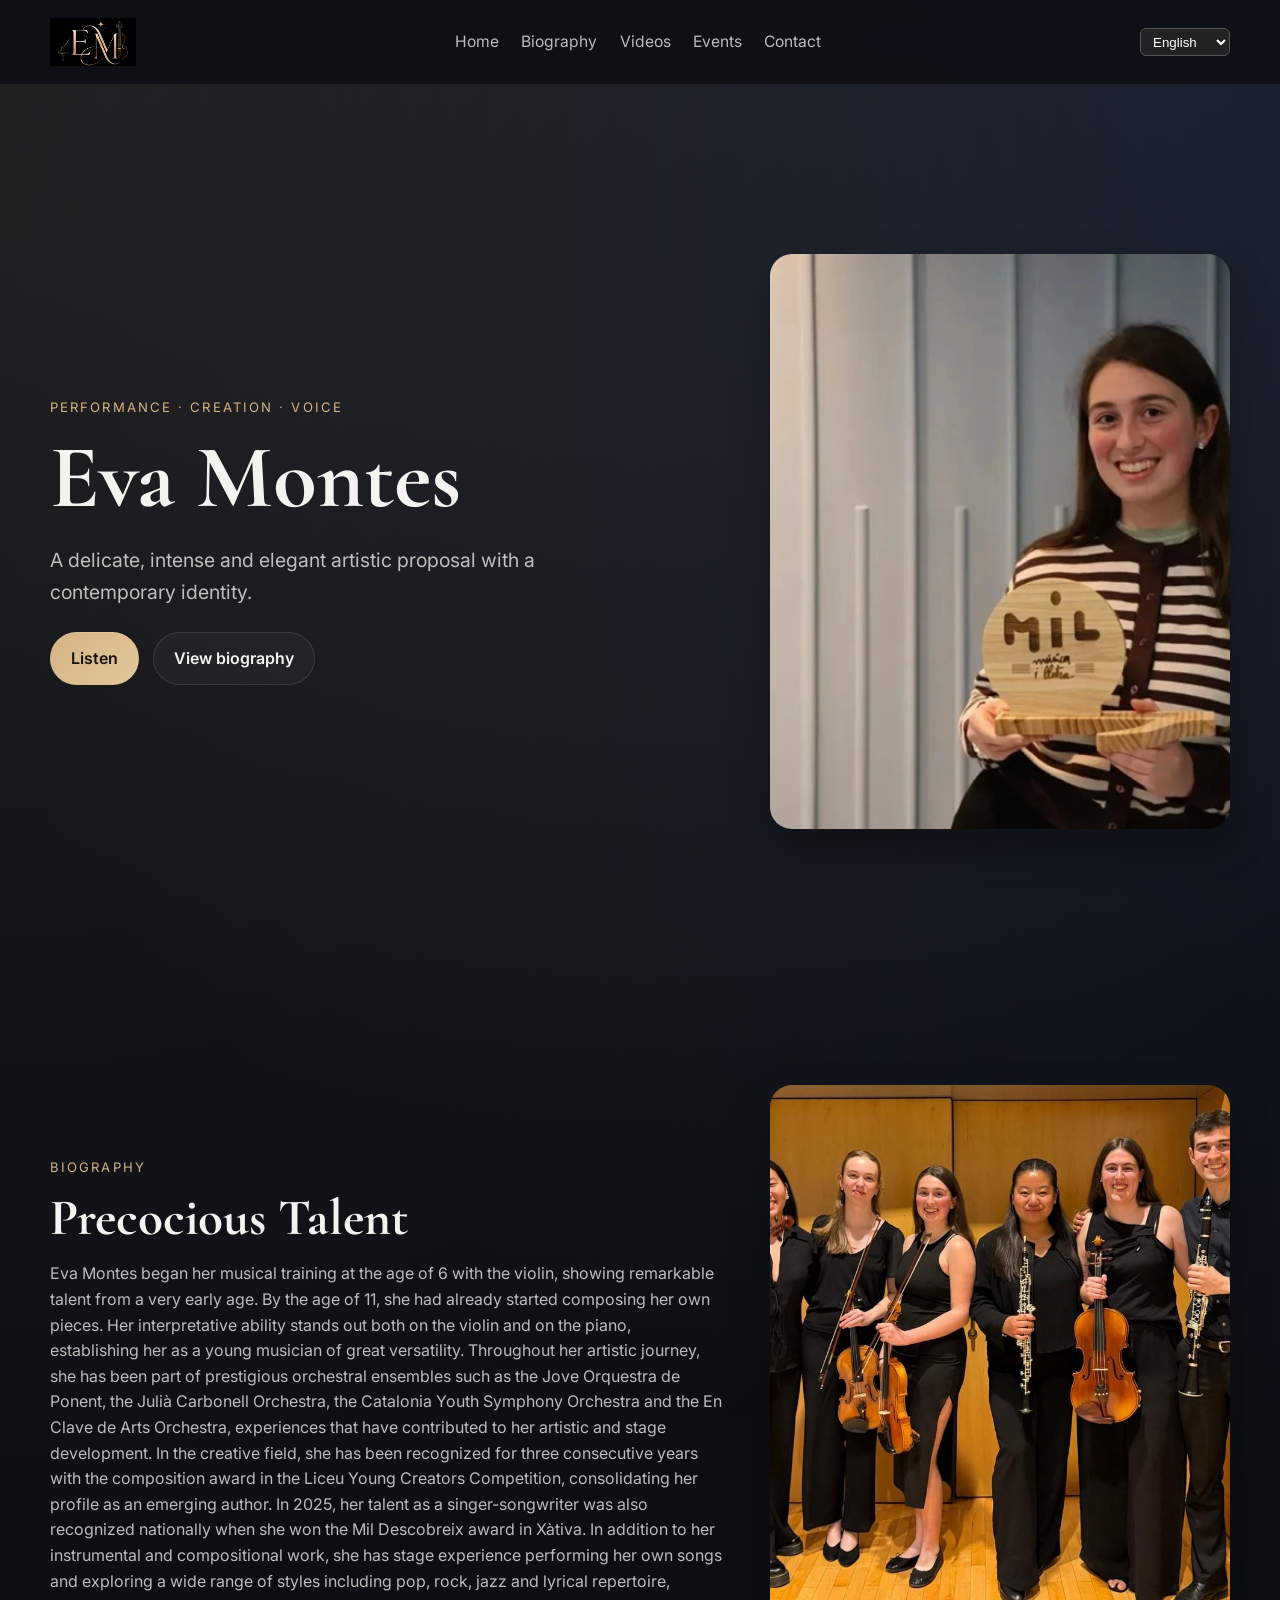
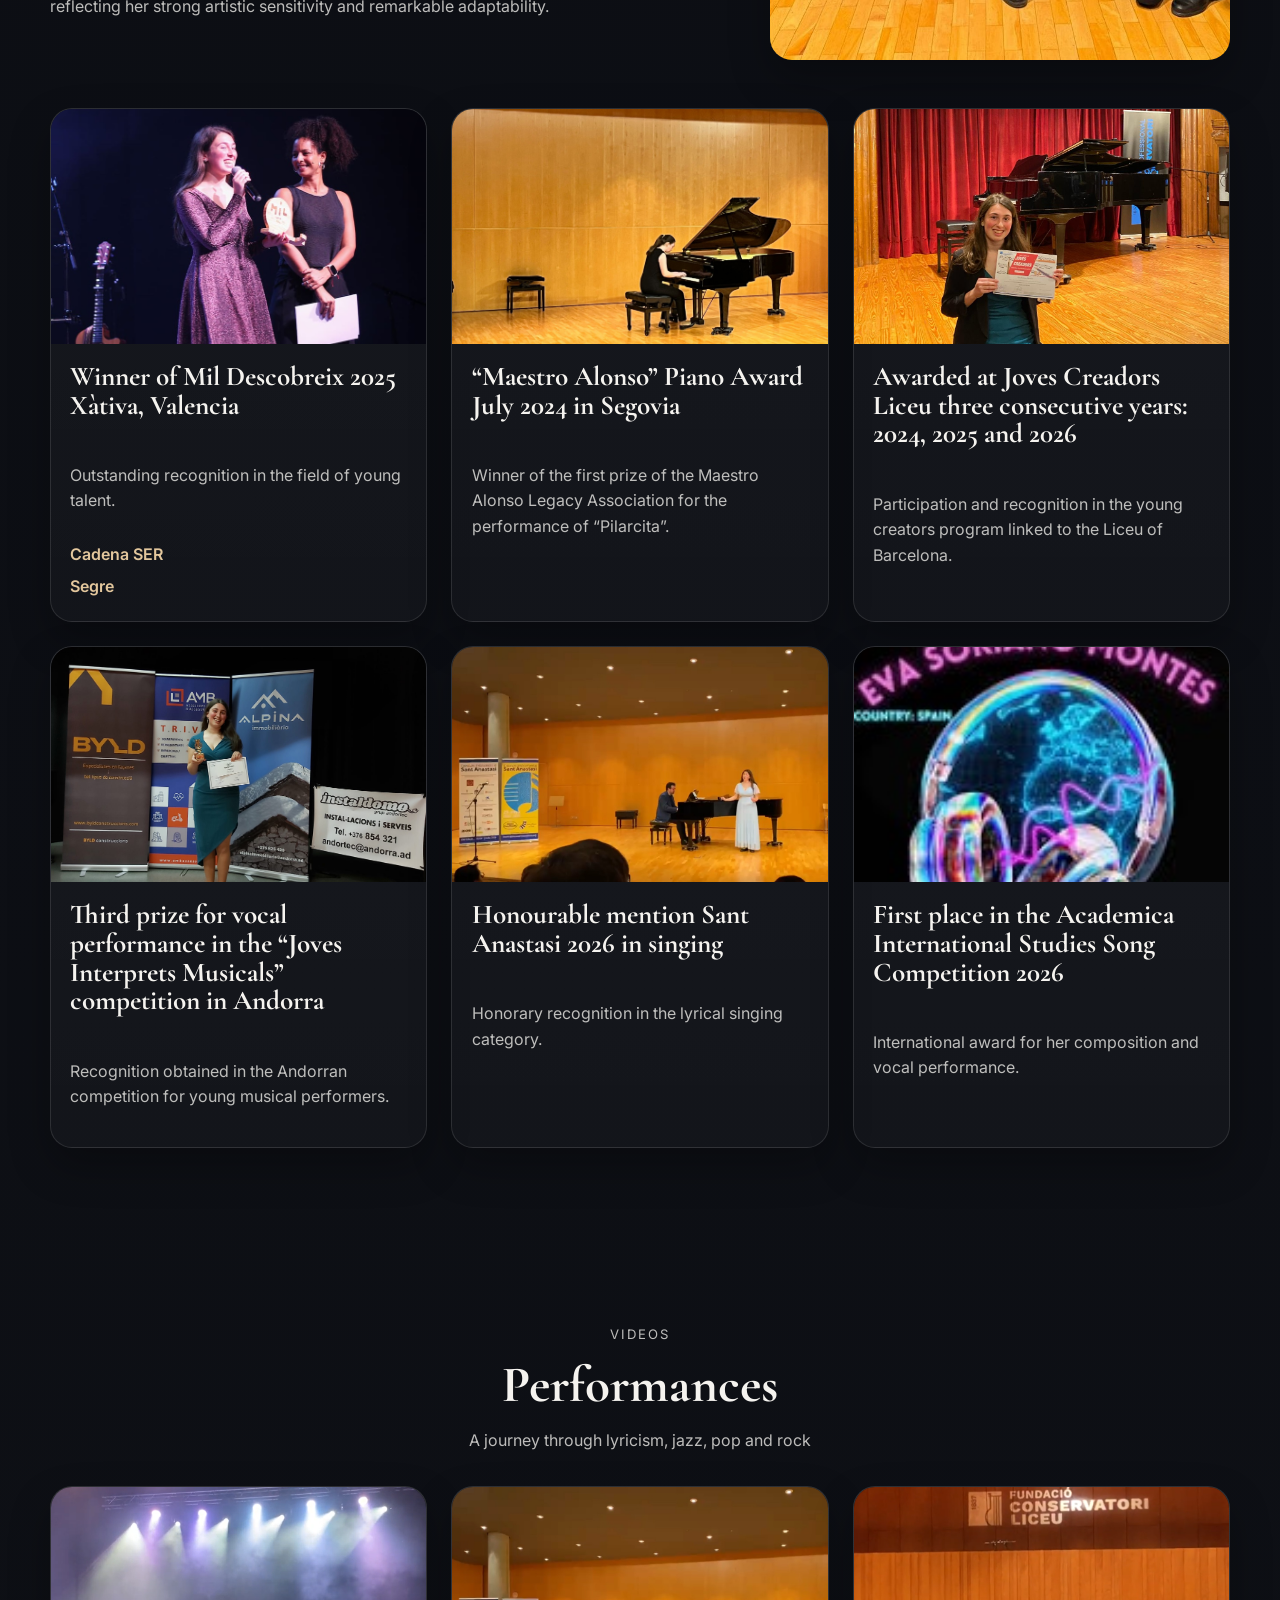
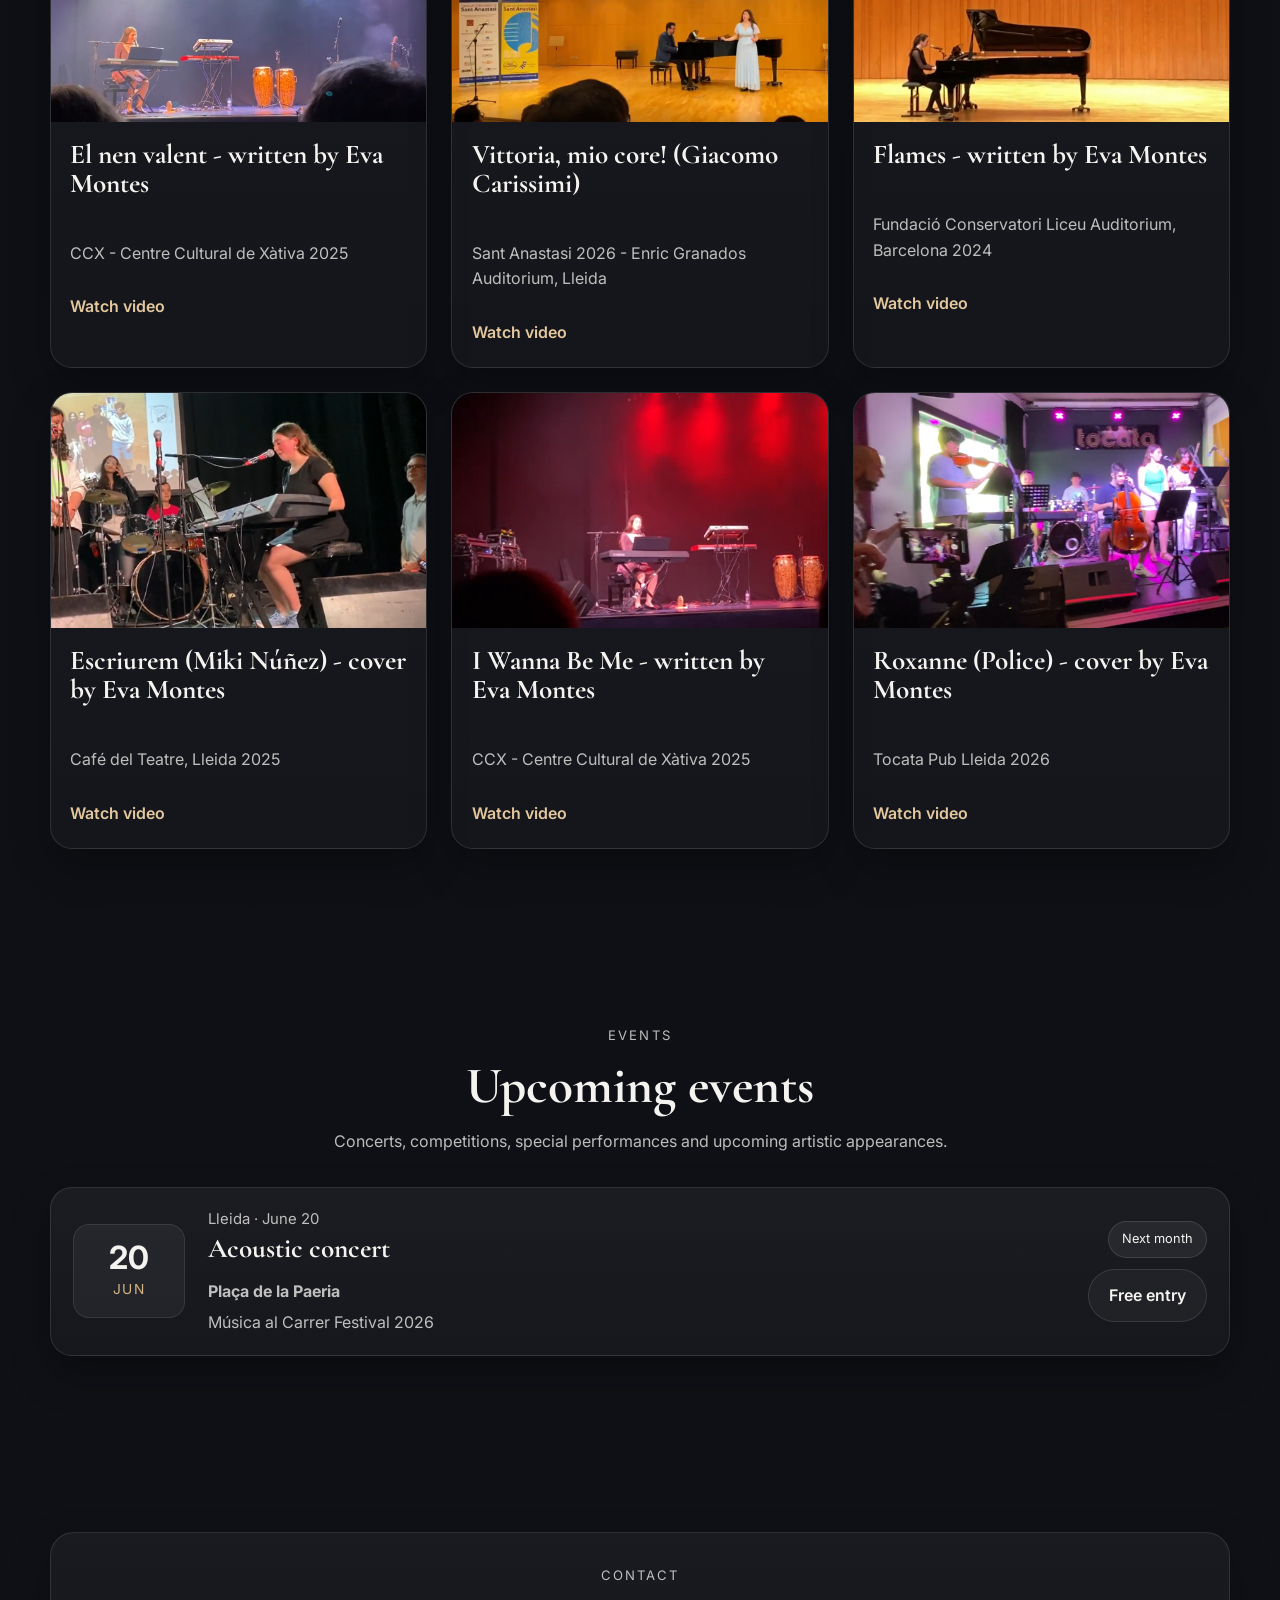
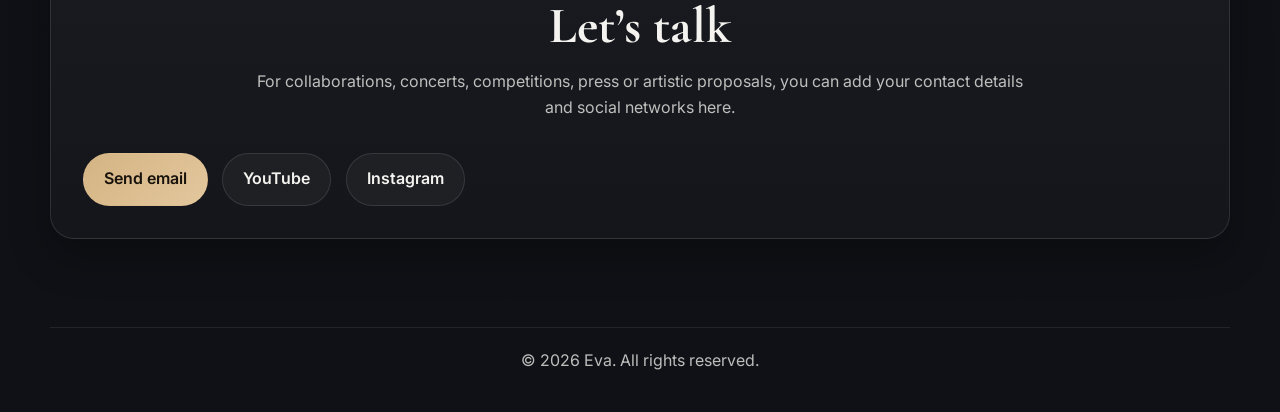
==== index.html @ 8935119e "Add files via upload" ====
<!DOCTYPE html>
<html lang="es">
<head>
  <meta charset="UTF-8" />
  <meta name="viewport" content="width=device-width, initial-scale=1.0" />
  <title data-i18n="meta.title">Eva | Música, Biografía y Vídeos</title>
  <meta name="description" content="Web oficial de Eva: biografía, música, vídeos, eventos y contacto." data-i18n-content="meta.description" />
  <link rel="preconnect" href="https://fonts.googleapis.com" />
  <link rel="preconnect" href="https://fonts.gstatic.com" crossorigin />
  <link href="https://fonts.googleapis.com/css2?family=Cormorant+Garamond:wght@400;500;600;700&family=Inter:wght@300;400;500;600;700&display=swap" rel="stylesheet" />
  <link rel="stylesheet" href="styles.css" />
</head>
<body>
  <header class="site-header">
    <div class="container header-inner">
      <a href="#inicio" class="brand" data-i18n-aria-label="header.homeAria">
        <img src="img/Logo_Basic.png" alt="Logo Eva" class="brand-logo" data-i18n-alt="header.logoAlt" />
      </a>

      <input type="checkbox" id="nav-toggle" class="nav-toggle" data-i18n-aria-label="header.openMenuAria" />
      <label for="nav-toggle" class="nav-toggle-label" aria-hidden="true">
        <span></span><span></span><span></span>
      </label>

      <nav class="main-nav">
        <ul>
          <li><a href="#inicio" data-i18n="nav.home">Inicio</a></li>
          <li><a href="#biografia" data-i18n="nav.biography">Biografía</a></li>
          <li><a href="#videos" data-i18n="nav.videos">Vídeos</a></li>
          <li><a href="#eventos" data-i18n="nav.events">Eventos</a></li>
          <li><a href="#contacto" data-i18n="nav.contact">Contacto</a></li>
        </ul>
      </nav>

      <div class="language-switcher-wrap">
        <label for="languageSwitcher" class="visually-hidden" data-i18n="header.language">Idioma</label>
        <select id="languageSwitcher" class="language-switcher" aria-label="Language selector">
          <option value="es">Español</option>
          <option value="en">English</option>
          <option value="ca">Català</option>
          <option value="fr">Français</option>
        </select>
      </div>
    </div>
  </header>

  <main>
    <section id="inicio" class="section hero-section">
      <div class="container split-layout hero-layout">
        <div class="section-copy">
          <p class="eyebrow" data-i18n="hero.eyebrow">Interpretación · Creación · Voz</p>
          <h1 data-i18n="hero.title">Eva Montes</h1>
          <p class="lead" data-i18n="hero.lead">Una propuesta artística delicada, intensa y elegante, con una identidad contemporánea.</p>
          <div class="hero-actions">
            <a href="#videos" class="btn btn-primary" data-i18n="hero.listen">Escuchar</a>
            <a href="#biografia" class="btn btn-secondary" data-i18n="hero.viewBiography">Ver biografía</a>
          </div>
        </div>
        <div class="section-media">
          <img src="img/MilEva.webp" alt="Eva - imagen de inicio" class="section-image image-inicio" data-i18n-alt="hero.imageAlt" />
        </div>
      </div>
    </section>

    <section id="biografia" class="section">
      <div class="container split-layout">
        <div class="section-copy">
          <p class="eyebrow" data-i18n="biography.eyebrow">Biografía</p>
          <h2 data-i18n="biography.title">Talento Precoz</h2>
          <p data-i18n="biography.description">Eva Montes inicia su formación musical a los 6 años con el violín, demostrando desde muy temprana edad un talento destacado que la lleva, a los 11 años, a comenzar a componer sus propias piezas. Su capacidad interpretativa sobresale tanto en violín como en piano, consolidándose como una joven música de gran versatilidad. A lo largo de su trayectoria ha formado parte de diversas formaciones orquestales de prestigio, como la Jove Orquestra de Ponent, la Orquestra Julià Carbonell, la Orquestra Simfònica Juvenil de Catalunya y la Orquestra En Clave de Arts, experiencias que han contribuido a su desarrollo artístico y escénico. En el ámbito creativo, ha sido reconocida durante tres años consecutivos con el premio de composición en el Certamen de Jóvenes Creadores del Liceu, consolidando su perfil como autora emergente. En 2025, su talento como cantautora fue también reconocido a nivel nacional al obtener el premio Mil Descobreix en Xàtiva. Además de su faceta instrumental y compositiva, cuenta con experiencia en el escenario interpretando sus propias canciones, explorando una amplia variedad de estilos que incluyen pop, rock, jazz y lírico, lo que refleja su gran sensibilidad artística y capacidad de adaptación.</p>
        </div>
        <div class="section-media">
          <img src="img/JOP2025.jpg" alt="Eva - fotografía biográfica" class="section-image image-biografia" data-i18n-alt="biography.imageAlt" />
        </div>
      </div>

      <div class="container">
        <div class="cards-grid awards-grid">
          <article class="card award-card">
            <div class="award-icon"><img src="img/EvaElPais.jpg" alt="Mil Descobreix 2025" data-i18n-alt="awards.items.0.imageAlt" /></div>
            <div class="card-body">
              <h3 data-i18n="awards.items.0.title">Ganadora Mil Descobreix 2025 Xàtiva, Valencia</h3>
              <p data-i18n="awards.items.0.description">Reconocimiento destacado dentro del ámbito de jóvenes talentos.</p>
              <div class="link-stack">
                <a href="https://web.archive.org/web/20260217114819/https://cadenaser.com/comunitat-valenciana/2025/10/27/con-14-anos-eva-soriano-gana-el-mil-descobreix-de-xativa-radio-xativa/" target="_blank" rel="noopener noreferrer" class="text-link">Cadena SER</a>
                <a href="https://web.archive.org/web/20260606154609/https://www.segre.com/es/cultura/251028/una-cantautora-con-estrella_1000086.html" target="_blank" rel="noopener noreferrer" class="text-link">Segre</a>
              </div>
            </div>
          </article>

          <article class="card award-card">
            <div class="award-icon"><img src="img/EvaPiano.jpg" alt="Premio de Piano Maestro Alonso" data-i18n-alt="awards.items.1.imageAlt" /></div>
            <div class="card-body">
              <h3 data-i18n="awards.items.1.title">Premio de Piano “Maestro Alonso” Julio 2024 en Segovia</h3>
              <p data-i18n="awards.items.1.description">Ganadora del primer premio de la Asociación Legado Maestro Alonso por la interpretación de “Pilarcita”.</p>
            </div>
          </article>

          <article class="card award-card">
            <div class="award-icon"><img src="img/LiceuJovesCreadors2024.jpg" alt="Joves Creadors Liceu" data-i18n-alt="awards.items.2.imageAlt" /></div>
            <div class="card-body">
              <h3 data-i18n="awards.items.2.title">Premiada Joves Creadors Liceu tres años consecutivos 2024, 2025 y 2026</h3>
              <p data-i18n="awards.items.2.description">Participación y reconocimiento en el programa de jóvenes creadores vinculado al Liceu de Barcelona.</p>
            </div>
          </article>

          <article class="card award-card">
            <div class="award-icon"><img src="img/JovesInterpretsAndorra.jpg" alt="Joves Interprets Musicals" data-i18n-alt="awards.items.3.imageAlt" /></div>
            <div class="card-body">
              <h3 data-i18n="awards.items.3.title">Tercer premio por su interpretación en voz del concurso “Joves Interprets Musicals” de Andorra</h3>
              <p data-i18n="awards.items.3.description">Reconocimiento obtenido en el concurso de jóvenes intérpretes musicales de Andorra.</p>
            </div>
          </article>

          <article class="card award-card">
            <div class="award-icon"><img src="img/SantAnastasi2026.jpg" alt="Sant Anastasi 2026" data-i18n-alt="awards.items.4.imageAlt" /></div>
            <div class="card-body">
              <h3 data-i18n="awards.items.4.title">Mención de honor Sant Anastasi 2026 en canto</h3>
              <p data-i18n="awards.items.4.description">Reconocimiento honorífico en la especialidad de canto lírico.</p>
            </div>
          </article>

          <article class="card award-card">
            <div class="award-icon"><img src="img/DualDiploma.jpg" alt="Academica International Studies Song Competition 2026" data-i18n-alt="awards.items.5.imageAlt" /></div>
            <div class="card-body">
              <h3 data-i18n="awards.items.5.title">Primer puesto en la Academica International Studies Song Competition 2026</h3>
              <p data-i18n="awards.items.5.description">Premio internacional por su composición y su interpretación vocal.</p>
            </div>
          </article>
        </div>
      </div>
    </section>

    <section id="videos" class="section">
      <div class="container">
        <div class="section-heading centered">
          <p class="eyebrow" data-i18n="videos.eyebrow">Vídeos</p>
          <h2 data-i18n="videos.title">Actuaciones</h2>
          <p data-i18n="videos.description">Un viaje a través del liricismo, el jazz, el pop o el rock</p>
        </div>

        <div class="cards-grid video-grid">
          <article class="card video-card">
            <div class="video-placeholder">
              <img src="img/ElNenValent.png" alt="Miniatura del vídeo 01" class="video-thumb" data-i18n-alt="videos.items.0.imageAlt" />
            </div>
            <div class="card-body">
              <h3 data-i18n="videos.items.0.title">El nen valent - autora Eva Montes</h3>
              <p data-i18n="videos.items.0.description">CCX - Centre Cultural de Xàtiva 2025</p>
              <a href="https://www.youtube.com/watch?v=7a9Z6WKMm64" target="_blank" rel="noopener noreferrer" class="text-link" data-i18n="videos.items.0.link">Ver vídeo</a>
            </div>
          </article>

          <article class="card video-card">
            <div class="video-placeholder">
              <img src="img/SantAnastasi2026.jpg" alt="Miniatura del vídeo 02" class="video-thumb" data-i18n-alt="videos.items.1.imageAlt" />
            </div>
            <div class="card-body">
              <h3 data-i18n="videos.items.1.title">Vittoria, mio core! (Giacomo Carissimi)</h3>
              <p data-i18n="videos.items.1.description">Sant Anastasi 2026 - Auditorio Enric Granados de Lleida</p>
              <a href="https://www.youtube.com/watch?v=tL5kOetloaA" target="_blank" rel="noopener noreferrer" class="text-link" data-i18n="videos.items.1.link">Ver vídeo</a>
            </div>
          </article>

          <article class="card video-card">
            <div class="video-placeholder">
              <img src="img/JovesCompositorsLiceu2025.png" alt="Miniatura del vídeo 03" class="video-thumb" data-i18n-alt="videos.items.2.imageAlt" />
            </div>
            <div class="card-body">
              <h3 data-i18n="videos.items.2.title">Flames - autora Eva Montes</h3>
              <p data-i18n="videos.items.2.description">Auditorio Fundació Conservatori Liceu de Barcelona 2024</p>
              <a href="https://www.youtube.com/watch?v=EC78d_lt96I" target="_blank" rel="noopener noreferrer" class="text-link" data-i18n="videos.items.2.link">Ver vídeo</a>
            </div>
          </article>

          <article class="card video-card">
            <div class="video-placeholder">
              <img src="img/EscriuremSecundariaRock.png" alt="Miniatura del vídeo 04" class="video-thumb" data-i18n-alt="videos.items.3.imageAlt" />
            </div>
            <div class="card-body">
              <h3 data-i18n="videos.items.3.title">Escriurem (Miki Núñez) - cover by Eva Montes</h3>
              <p data-i18n="videos.items.3.description">Café del Teatre de Lleida 2025</p>
              <a href="https://www.youtube.com/watch?v=zaeXVDGkuiw" target="_blank" rel="noopener noreferrer" class="text-link" data-i18n="videos.items.3.link">Ver vídeo</a>
            </div>
          </article>

          <article class="card video-card">
            <div class="video-placeholder">
              <img src="img/iWannaBeMe.png" alt="Miniatura del vídeo 05" class="video-thumb" data-i18n-alt="videos.items.4.imageAlt" />
            </div>
            <div class="card-body">
              <h3 data-i18n="videos.items.4.title">I Wanna Be Me - autora Eva Montes</h3>
              <p data-i18n="videos.items.4.description">CCX - Centre Cultural de Xàtiva 2025</p>
              <a href="https://www.youtube.com/watch?v=Hcypt7dstbk" target="_blank" rel="noopener noreferrer" class="text-link" data-i18n="videos.items.4.link">Ver vídeo</a>
            </div>
          </article>

          <article class="card video-card">
            <div class="video-placeholder">
              <img src="img/Roxanne.png" alt="Miniatura del vídeo 06" class="video-thumb" data-i18n-alt="videos.items.5.imageAlt" />
            </div>
            <div class="card-body">
              <h3 data-i18n="videos.items.5.title">Roxanne (Police) - cover by Eva Montes</h3>
              <p data-i18n="videos.items.5.description">Tocata Pub Lleida 2026</p>
              <a href="https://www.youtube.com/watch?v=eWmUDNXI7bA" target="_blank" rel="noopener noreferrer" class="text-link" data-i18n="videos.items.5.link">Ver vídeo</a>
            </div>
          </article>
        </div>
      </div>
    </section>

    <section id="eventos" class="section events-section">
      <div class="container">
        <div class="section-heading centered">
          <p class="eyebrow" data-i18n="events.eyebrow">Eventos</p>
          <h2 data-i18n="events.title">Próximos eventos</h2>
          <p data-i18n="events.description">Conciertos, concursos, actuaciones especiales y próximas citas artísticas.</p>
        </div>

        <div class="concert-list">
          <article class="concert-item">
            <div class="concert-date-block">
              <span class="concert-day" data-i18n="events.items.0.day">20</span>
              <span class="concert-month" data-i18n="events.items.0.month">Jun</span>
            </div>
            <div class="concert-info">
              <p class="concert-meta" data-i18n="events.items.0.meta">Lleida · 20 de junio</p>
              <h3 data-i18n="events.items.0.title">Concierto acústico</h3>
              <p class="concert-venue" data-i18n="events.items.0.venue">Plaza de la Paeria</p>
              <p class="concert-description" data-i18n="events.items.0.description">Festival de Música al Carrer 2026</p>
            </div>
            <div class="concert-actions">
              <span class="concert-status" data-i18n="events.items.0.badge">Próximo mes</span>
              <a href="#contacto" class="btn btn-secondary concert-link" data-i18n="events.items.0.link">Acceso libre</a>
            </div>
          </article>
        </div>
      </div>
    </section>

    <section id="contacto" class="section contact-section">
      <div class="container contact-box">
        <div class="section-heading centered">
          <p class="eyebrow" data-i18n="contact.eyebrow">Contacto</p>
          <h2 data-i18n="contact.title">Hablemos</h2>
          <p data-i18n="contact.description">Para colaboraciones, conciertos, concursos, prensa o propuestas artísticas, puedes añadir aquí tus datos de contacto y redes.</p>
        </div>
        <div class="contact-links">
          <a href="mailto:evasorianomusic@gmail.com" class="btn btn-primary" data-i18n="contact.email">Enviar email</a>
          <a href="https://www.youtube.com/@EvaMontes-h8x" target="_blank" rel="noopener noreferrer" class="btn btn-secondary" data-i18n="contact.youtube">YouTube</a>
          <a href="https://www.instagram.com/evamontesmusic/" target="_blank" rel="noopener noreferrer" class="btn btn-secondary" data-i18n="contact.instagram">Instagram</a>
        </div>
      </div>
    </section>
  </main>

  <footer class="site-footer">
    <div class="container footer-inner">
      <p data-i18n="footer.rights">© 2026 Eva. Todos los derechos reservados.</p>
    </div>
  </footer>

  <script src="app.js"></script>
</body>
</html>
---- styles.css ----
:root {
  --bg: #0f1116;
  --bg-soft: #171a23;
  --surface: rgba(255, 255, 255, 0.04);
  --surface-strong: rgba(255, 255, 255, 0.08);
  --border: rgba(255, 255, 255, 0.11);
  --text: #f5f3ef;
  --muted: rgba(245, 243, 239, 0.76);
  --accent: #d4b483;
  --accent-strong: #e3c79d;
  --shadow: 0 18px 40px rgba(0, 0, 0, 0.28);
  --radius: 22px;
  --radius-sm: 16px;
  --container: 1180px;
  --header-height: 84px;
}

* {
  box-sizing: border-box;
}

html {
  scroll-behavior: smooth;
}

body {
  margin: 0;
  font-family: 'Inter', system-ui, sans-serif;
  color: var(--text);
  background:
    radial-gradient(circle at top left, rgba(212, 180, 131, 0.11), transparent 30%),
    radial-gradient(circle at top right, rgba(116, 166, 245, 0.12), transparent 28%),
    linear-gradient(180deg, #0b0d13 0%, #0f1116 100%);
  line-height: 1.6;
}

a {
  color: inherit;
  text-decoration: none;
}

img {
  max-width: 100%;
  display: block;
}

.container {
  width: min(calc(100% - 2rem), var(--container));
  margin: 0 auto;
}

.section {
  padding: 5.5rem 0;
  scroll-margin-top: calc(var(--header-height) + 1rem);
}

.site-header {
  position: sticky;
  top: 0;
  z-index: 1000;
  backdrop-filter: blur(14px);
  background: rgba(11, 13, 19, 0.82);
  border-bottom: 1px solid rgba(255, 255, 255, 0.08);
}

.header-inner {
  min-height: var(--header-height);
  display: grid;
  grid-template-columns: auto 1fr auto;
  align-items: center;
  gap: 1rem;
}

.brand {
  display: inline-flex;
  align-items: center;
}

.brand-logo {
  width: 86px;
  height: auto;
}

.main-nav ul {
  display: flex;
  justify-content: center;
  gap: 1.4rem;
  list-style: none;
  padding: 0;
  margin: 0;
}

.main-nav a {
  font-size: 0.98rem;
  color: var(--muted);
  transition: color 0.2s ease;
}

.main-nav a:hover,
.main-nav a:focus-visible {
  color: var(--text);
}

.language-switcher-wrap {
  display: flex;
  justify-content: flex-end;
}

.language-switcher {
  background-color: #222;   /* COLOR DE FONDO */
  color: #fff;              /* COLOR DEL TEXTO */
  border: 1px solid #555;
  padding: 0.3rem 0.5rem;
  border-radius: 6px;
  cursor: pointer;
}

.nav-toggle,
.nav-toggle-label {
  display: none;
}

.split-layout {
  display: grid;
  grid-template-columns: minmax(0, 1fr) minmax(300px, 460px);
  gap: 3rem;
  align-items: center;
}

.hero-layout {
  min-height: calc(100vh - var(--header-height) - 5rem);
}

.eyebrow {
  margin: 0 0 0.8rem;
  font-size: 0.82rem;
  letter-spacing: 0.16em;
  text-transform: uppercase;
  color: var(--accent);
}

h1, h2, h3 {
  font-family: 'Cormorant Garamond', serif;
  line-height: 1.06;
  margin: 0 0 0.9rem;
}

h1 {
  font-size: clamp(3rem, 7vw, 5.6rem);
}

h2 {
  font-size: clamp(2rem, 4vw, 3.3rem);
}

h3 {
  font-size: clamp(1.35rem, 3vw, 1.7rem);
}

.lead {
  font-size: clamp(1.08rem, 2vw, 1.22rem);
  color: var(--muted);
  max-width: 38rem;
}

.section-copy p:not(.eyebrow):not(.lead),
.card-body p,
.concert-info p,
.section-heading p {
  color: var(--muted);
}

.hero-actions,
.contact-links {
  display: flex;
  flex-wrap: wrap;
  gap: 0.9rem;
  margin-top: 1.5rem;
}

.btn {
  display: inline-flex;
  align-items: center;
  justify-content: center;
  gap: 0.45rem;
  min-height: 48px;
  padding: 0.8rem 1.25rem;
  border-radius: 999px;
  border: 1px solid transparent;
  font-weight: 600;
  transition: transform 0.2s ease, background 0.2s ease, border-color 0.2s ease;
}

.btn:hover,
.btn:focus-visible {
  transform: translateY(-1px);
}

.btn-primary {
  background: linear-gradient(135deg, var(--accent), var(--accent-strong));
  color: #17120b;
}

.btn-secondary {
  background: var(--surface);
  border-color: var(--border);
  color: var(--text);
}

.section-image,
.video-thumb,
.award-icon img {
  width: 100%;
  height: 100%;
  object-fit: cover;
}

.section-image {
  border-radius: var(--radius);
  box-shadow: var(--shadow);
  aspect-ratio: 4 / 5;
}

/* Espacio inferior bajo la foto de biografía */
.section-media:has(.image-biografia) {
  padding-bottom: 1.5rem;
}

/* Fallback adicional para navegadores sin :has() */
.image-biografia {
  display: block;
  margin-bottom: 1.5rem;
}



.section-heading.centered {
  text-align: center;
  max-width: 780px;
  margin: 0 auto 2rem;
}

.cards-grid {
  display: grid;
  gap: 1.35rem;
}

.awards-grid,
.video-grid {  
  display: grid;
  grid-template-columns: repeat(3, minmax(0, 1fr));
  gap: 1.5rem;
}

.card {
  background: linear-gradient(180deg, rgba(255, 255, 255, 0.045), rgba(255, 255, 255, 0.028));
  border: 1px solid var(--border);
  border-radius: var(--radius);
  overflow: hidden;
  box-shadow: var(--shadow);
}

.award-card,
.video-card {
  display: flex;
  flex-direction: column;
  min-height: 100%;
}

.award-icon,
.video-placeholder {
  aspect-ratio: 16 / 10;
  overflow: hidden;
  background: rgba(255, 255, 255, 0.02);
}

.card-body {
  display: flex;
  flex-direction: column;
  gap: 0.75rem;
  padding: 1.2rem 1.2rem 1.35rem;
}

.card-body .text-link {
  margin-top: auto;
}

.text-link {
  display: inline-flex;
  align-items: center;
  gap: 0.35rem;
  color: var(--accent-strong);
  font-weight: 600;
}

.text-link:hover,
.text-link:focus-visible {
  text-decoration: underline;
}

.link-stack {
  display: flex;
  flex-direction: column;
  gap: 0.4rem;
}

.events-section {
  position: relative;
}

.concert-list {
  display: flex;
  flex-direction: column;
  gap: 1rem;
  margin-top: 2rem;
}

.concert-item {
  display: grid;
  grid-template-columns: 112px minmax(0, 1fr) auto;
  gap: 1.4rem;
  align-items: center;
  padding: 1.25rem 1.4rem;
  border-radius: var(--radius);
  background: linear-gradient(180deg, rgba(255, 255, 255, 0.05), rgba(255, 255, 255, 0.03));
  border: 1px solid var(--border);
  box-shadow: var(--shadow);
}

.concert-date-block {
  min-height: 94px;
  display: flex;
  flex-direction: column;
  justify-content: center;
  align-items: center;
  padding: 0.85rem 0.75rem;
  border-radius: var(--radius-sm);
  background: rgba(255, 255, 255, 0.05);
  border: 1px solid rgba(255, 255, 255, 0.09);
}

.concert-day {
  font-size: 2rem;
  line-height: 1;
  font-weight: 700;
  color: var(--text);
}

.concert-month {
  margin-top: 0.25rem;
  font-size: 0.86rem;
  text-transform: uppercase;
  letter-spacing: 0.14em;
  color: var(--accent);
}

.concert-meta,
.concert-venue,
.concert-description {
  margin: 0;
}

.concert-meta {
  margin-bottom: 0.25rem;
  font-size: 0.93rem;
}

.concert-venue {
  font-weight: 700;
  color: var(--text);
  margin-bottom: 0.35rem;
}

.concert-actions {
  display: flex;
  flex-direction: column;
  align-items: flex-end;
  gap: 0.7rem;
}

.concert-status {
  display: inline-flex;
  align-items: center;
  justify-content: center;
  padding: 0.45rem 0.8rem;
  border-radius: 999px;
  font-size: 0.8rem;
  border: 1px solid rgba(255, 255, 255, 0.12);
  background: rgba(255, 255, 255, 0.06);
  color: var(--text);
  white-space: nowrap;
}

.contact-box {
  padding: 2rem;
  background: linear-gradient(180deg, rgba(255, 255, 255, 0.045), rgba(255, 255, 255, 0.025));
  border: 1px solid var(--border);
  border-radius: calc(var(--radius) + 2px);
  box-shadow: var(--shadow);
}

.site-footer {
  padding: 0 0 2.4rem;
}

.footer-inner {
  border-top: 1px solid rgba(255, 255, 255, 0.08);
  padding-top: 1.25rem;
}

.footer-inner p {
  margin: 0;
  color: var(--muted);
  text-align: center;
}

.visually-hidden {
  position: absolute;
  width: 1px;
  height: 1px;
  padding: 0;
  margin: -1px;
  overflow: hidden;
  clip: rect(0, 0, 0, 0);
  white-space: nowrap;
  border: 0;
}

@media (max-width: 980px) {
  .split-layout {
    grid-template-columns: 1fr;
  }

  .section-media {
    order: -1;
  }

  .concert-item {
    grid-template-columns: 96px 1fr;
  }

  .concert-actions {
    grid-column: 1 / -1;
    flex-direction: row;
    justify-content: space-between;
    align-items: center;
  }
}

@media (max-width: 840px) {
  .header-inner {
    grid-template-columns: auto auto 1fr auto;
  }

  .nav-toggle-label {
    display: inline-flex;
    flex-direction: column;
    gap: 0.3rem;
    cursor: pointer;
  }

  .nav-toggle-label span {
    width: 1.5rem;
    height: 2px;
    background: var(--text);
    display: block;
  }

  .main-nav {
    position: absolute;
    inset: calc(100% + 0.5rem) 1rem auto 1rem;
    background: rgba(15, 17, 22, 0.96);
    border: 1px solid var(--border);
    border-radius: var(--radius-sm);
    padding: 1rem;
    display: none;
  }

  .main-nav ul {
    flex-direction: column;
    align-items: flex-start;
  }

  .nav-toggle:checked ~ .main-nav {
    display: block;
  }
}

@media (max-width: 640px) {
  :root {
    --header-height: 74px;
  }

  .section {
    padding: 4.2rem 0;
  }

  .container {
    width: min(calc(100% - 1.2rem), var(--container));
  }

  .hero-actions,
  .contact-links {
    flex-direction: column;
    align-items: stretch;
  }

  .btn {
    width: 100%;
  }

  .concert-item {
    grid-template-columns: 1fr;
    gap: 1rem;
    padding: 1.1rem;
  }

  .concert-date-block {
    min-height: auto;
    flex-direction: row;
    justify-content: flex-start;
    gap: 0.55rem;
  }

  .concert-day {
    font-size: 1.6rem;
  }

  .concert-month {
    margin-top: 0;
  }

  .concert-actions {
    flex-direction: column;
    align-items: stretch;
  }

  .concert-link {
    width: 100%;
    justify-content: center;
  }

  .contact-box {
    padding: 1.3rem;
  }
  .awards-grid,
  .video-grid {
    grid-template-columns: 1fr;
  }

}
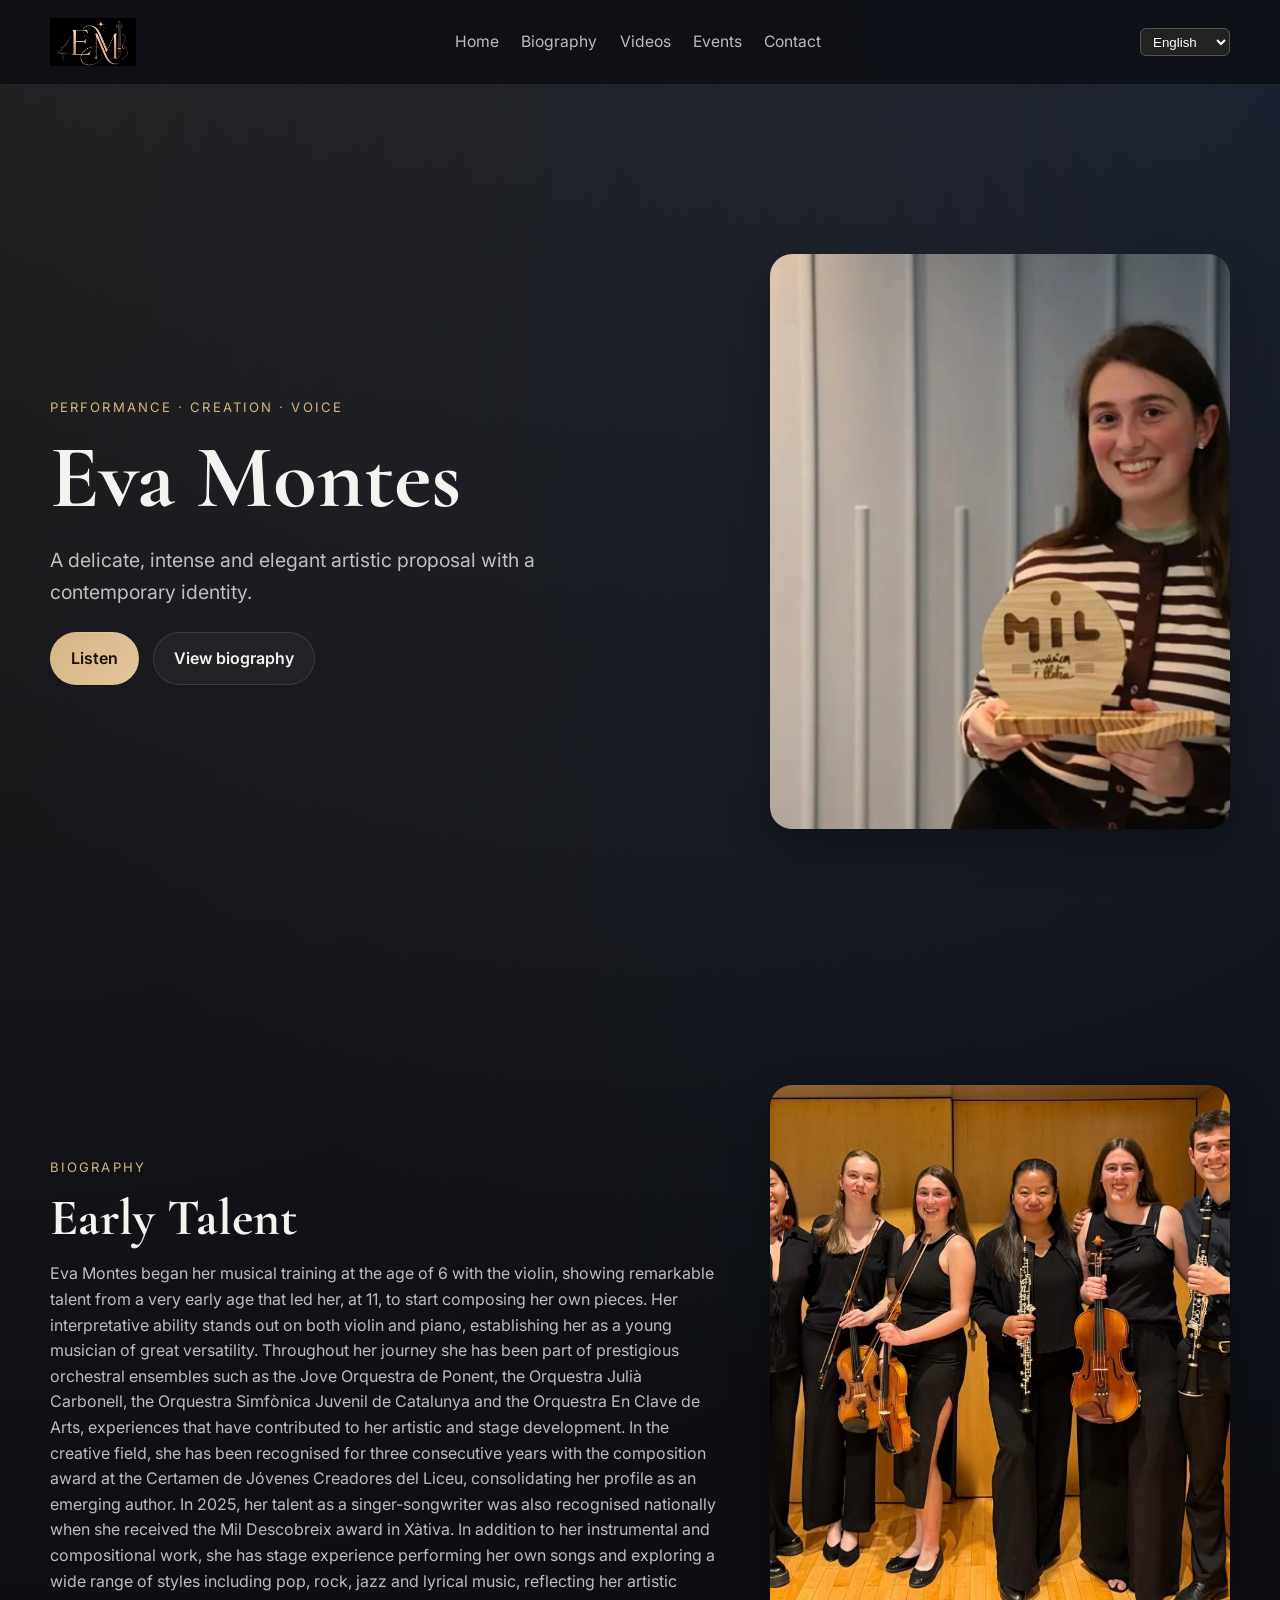
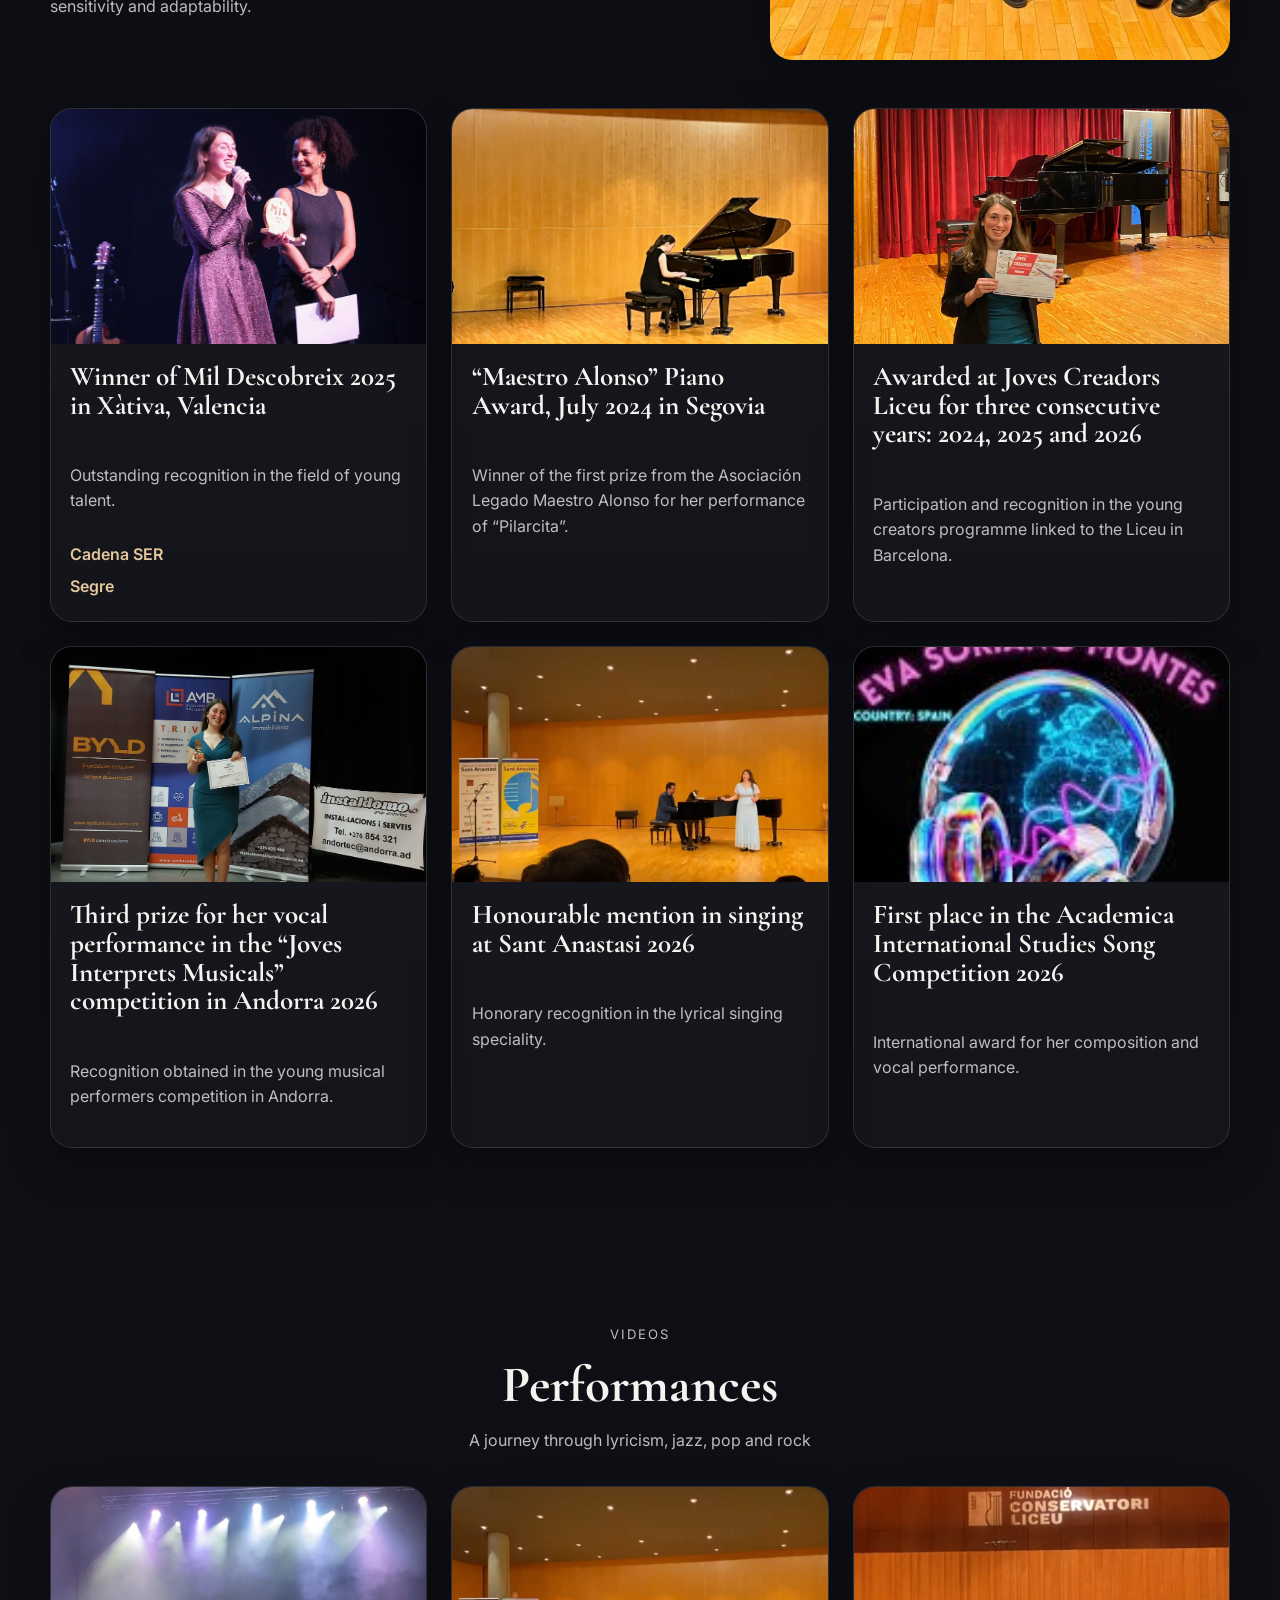
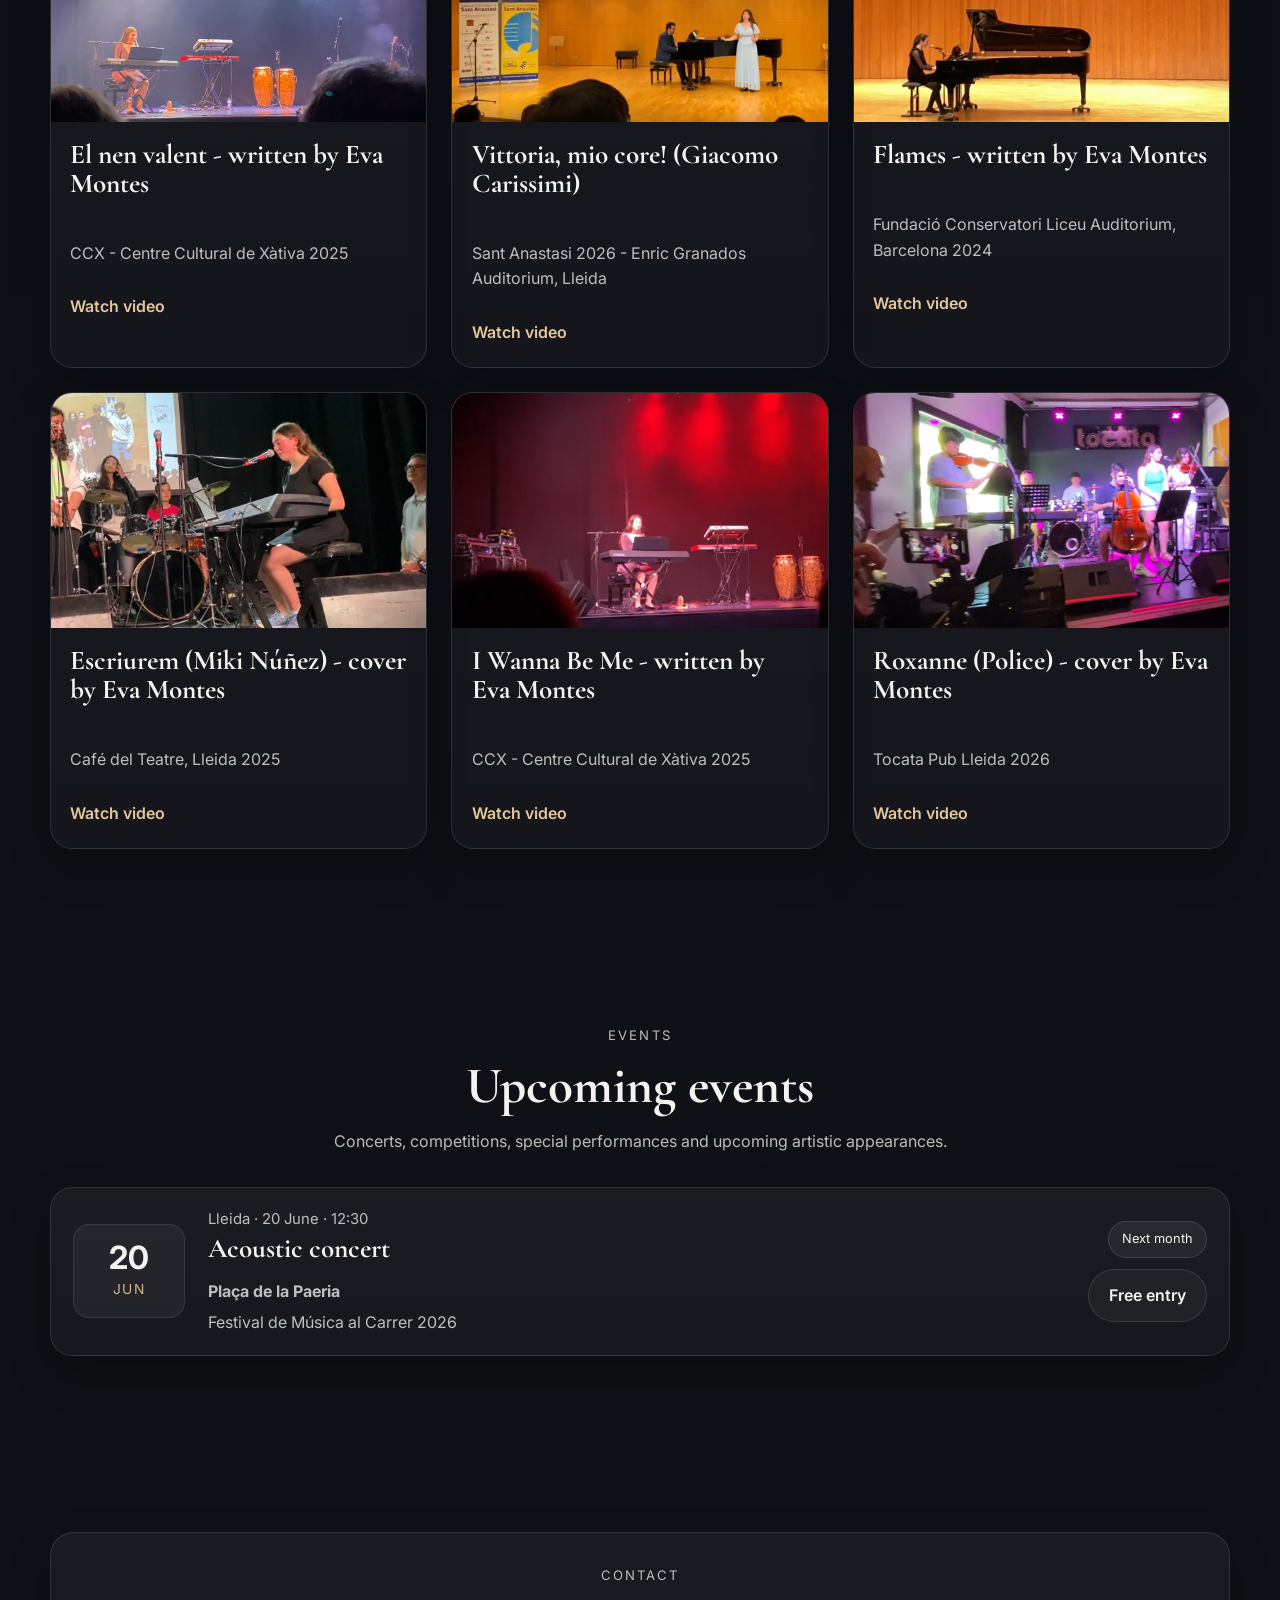
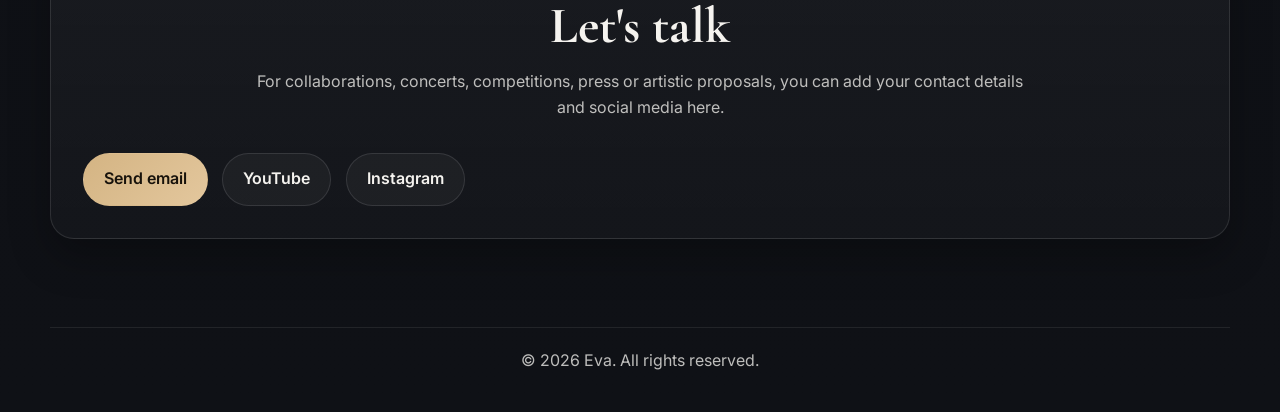
==== commit 6105667e: "Add files via upload" ====
--- a/index.html
+++ b/index.html
@@ -107,7 +107,7 @@
           <article class="card award-card">
             <div class="award-icon"><img src="img/JovesInterpretsAndorra.jpg" alt="Joves Interprets Musicals" data-i18n-alt="awards.items.3.imageAlt" /></div>
             <div class="card-body">
-              <h3 data-i18n="awards.items.3.title">Tercer premio por su interpretación en voz del concurso “Joves Interprets Musicals” de Andorra</h3>
+              <h3 data-i18n="awards.items.3.title">Tercer premio por su interpretación en voz del concurso “Joves Interprets Musicals” de Andorra 2026</h3>
               <p data-i18n="awards.items.3.description">Reconocimiento obtenido en el concurso de jóvenes intérpretes musicales de Andorra.</p>
             </div>
           </article>
@@ -224,7 +224,7 @@
               <span class="concert-month" data-i18n="events.items.0.month">Jun</span>
             </div>
             <div class="concert-info">
-              <p class="concert-meta" data-i18n="events.items.0.meta">Lleida · 20 de junio</p>
+              <p class="concert-meta" data-i18n="events.items.0.meta">Lleida · 20 de junio · 12:30</p>
               <h3 data-i18n="events.items.0.title">Concierto acústico</h3>
               <p class="concert-venue" data-i18n="events.items.0.venue">Plaza de la Paeria</p>
               <p class="concert-description" data-i18n="events.items.0.description">Festival de Música al Carrer 2026</p>
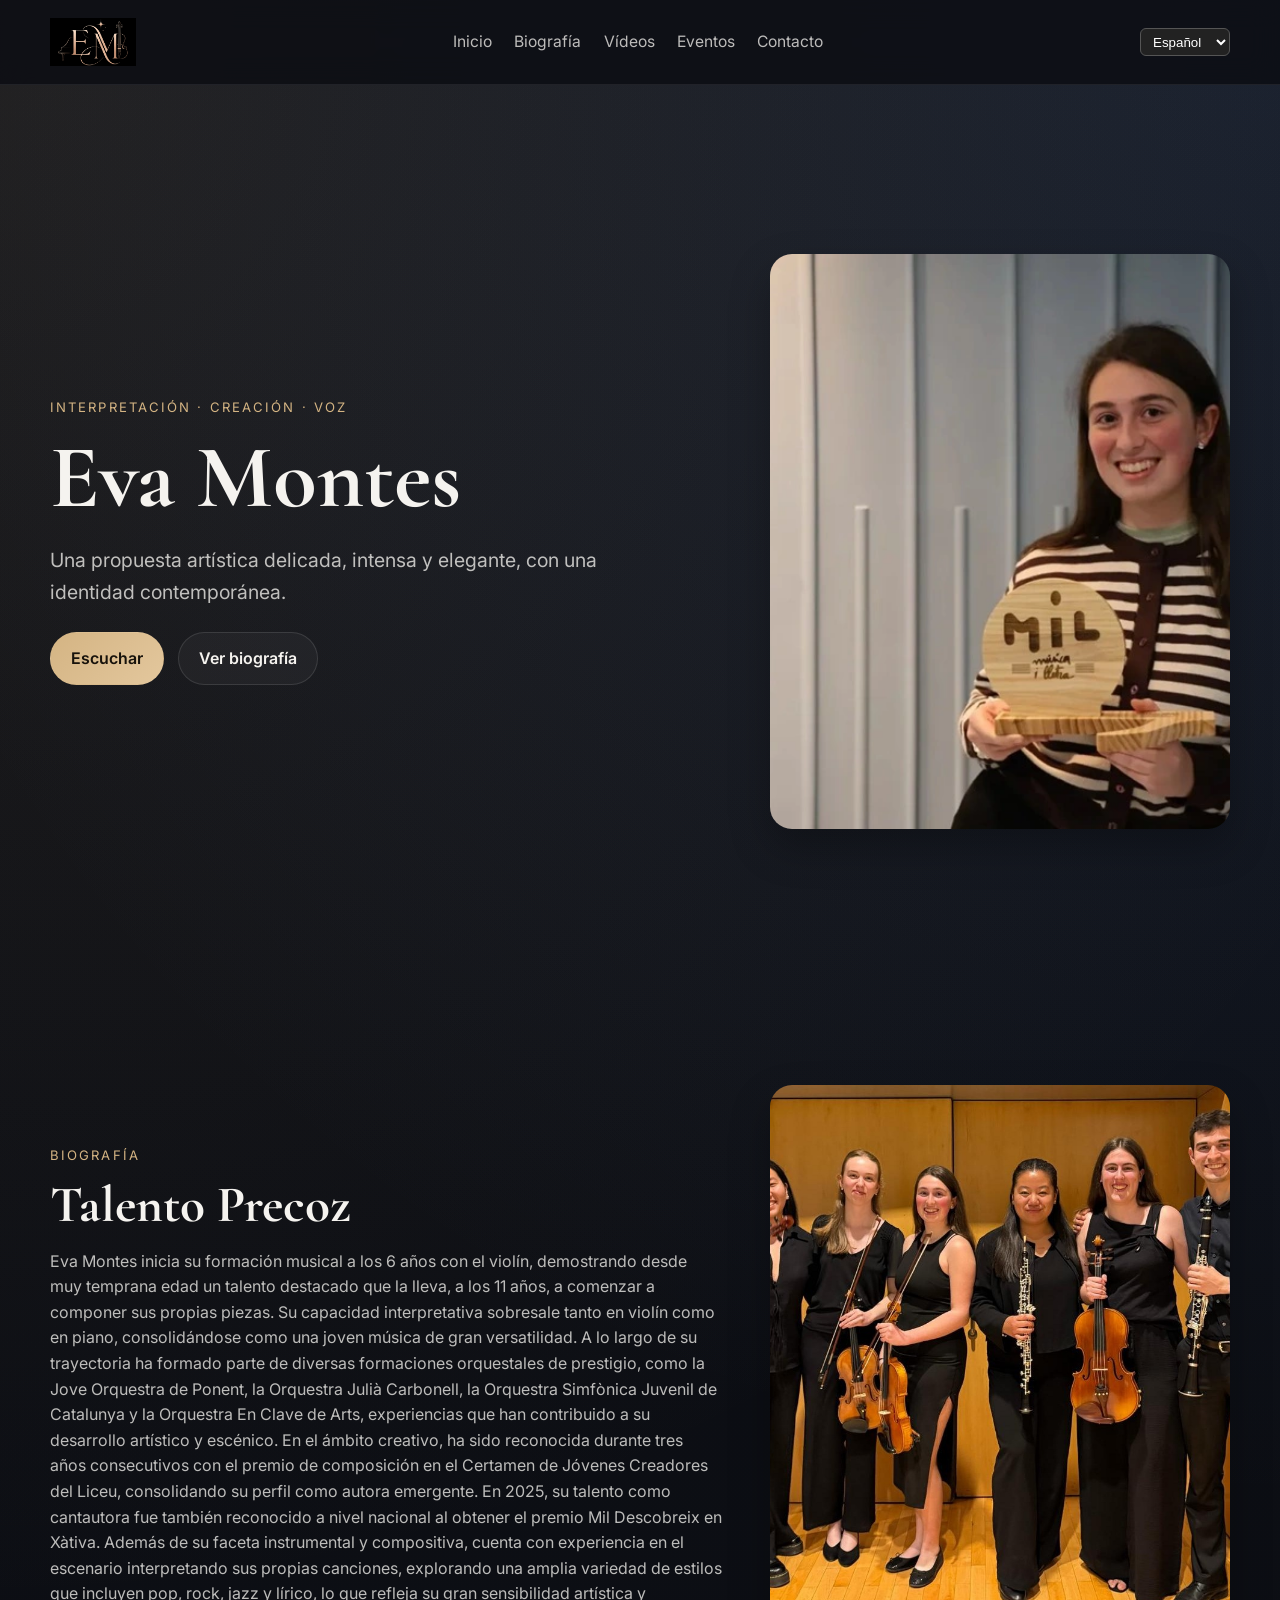
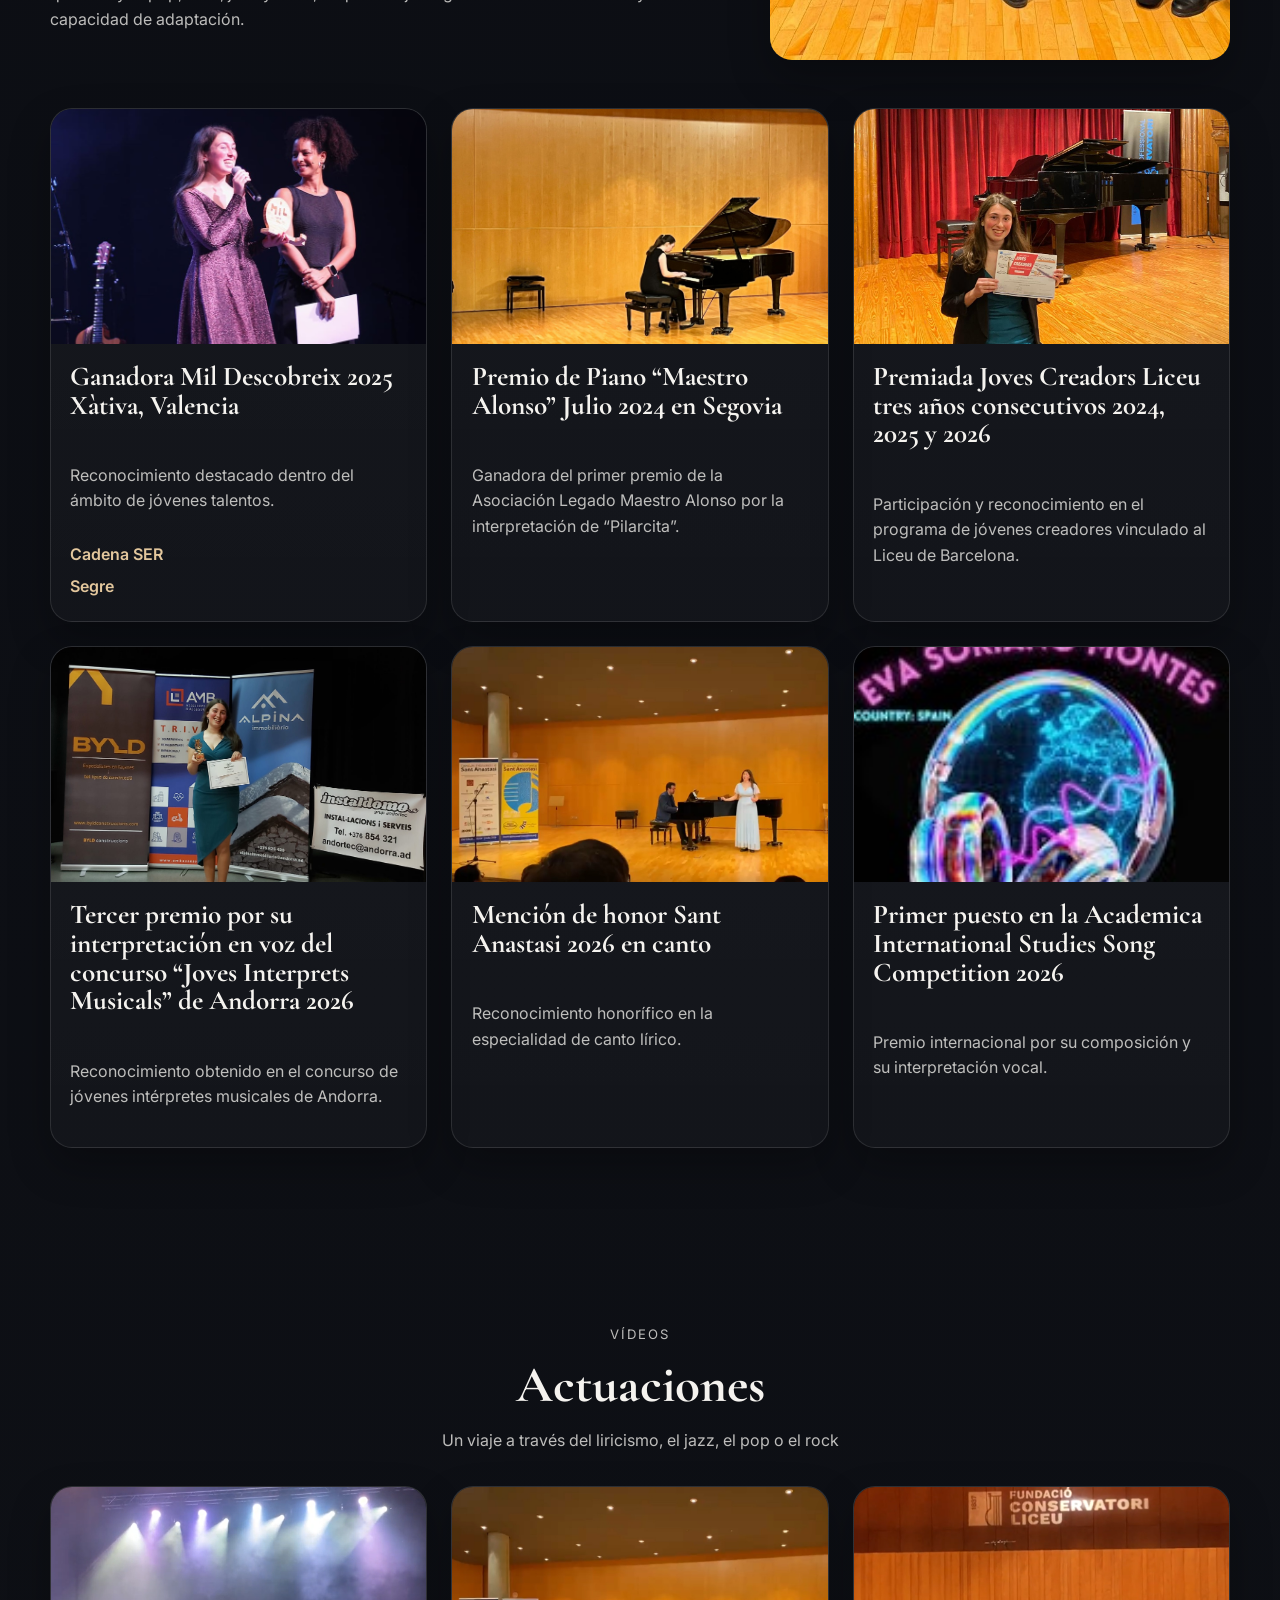
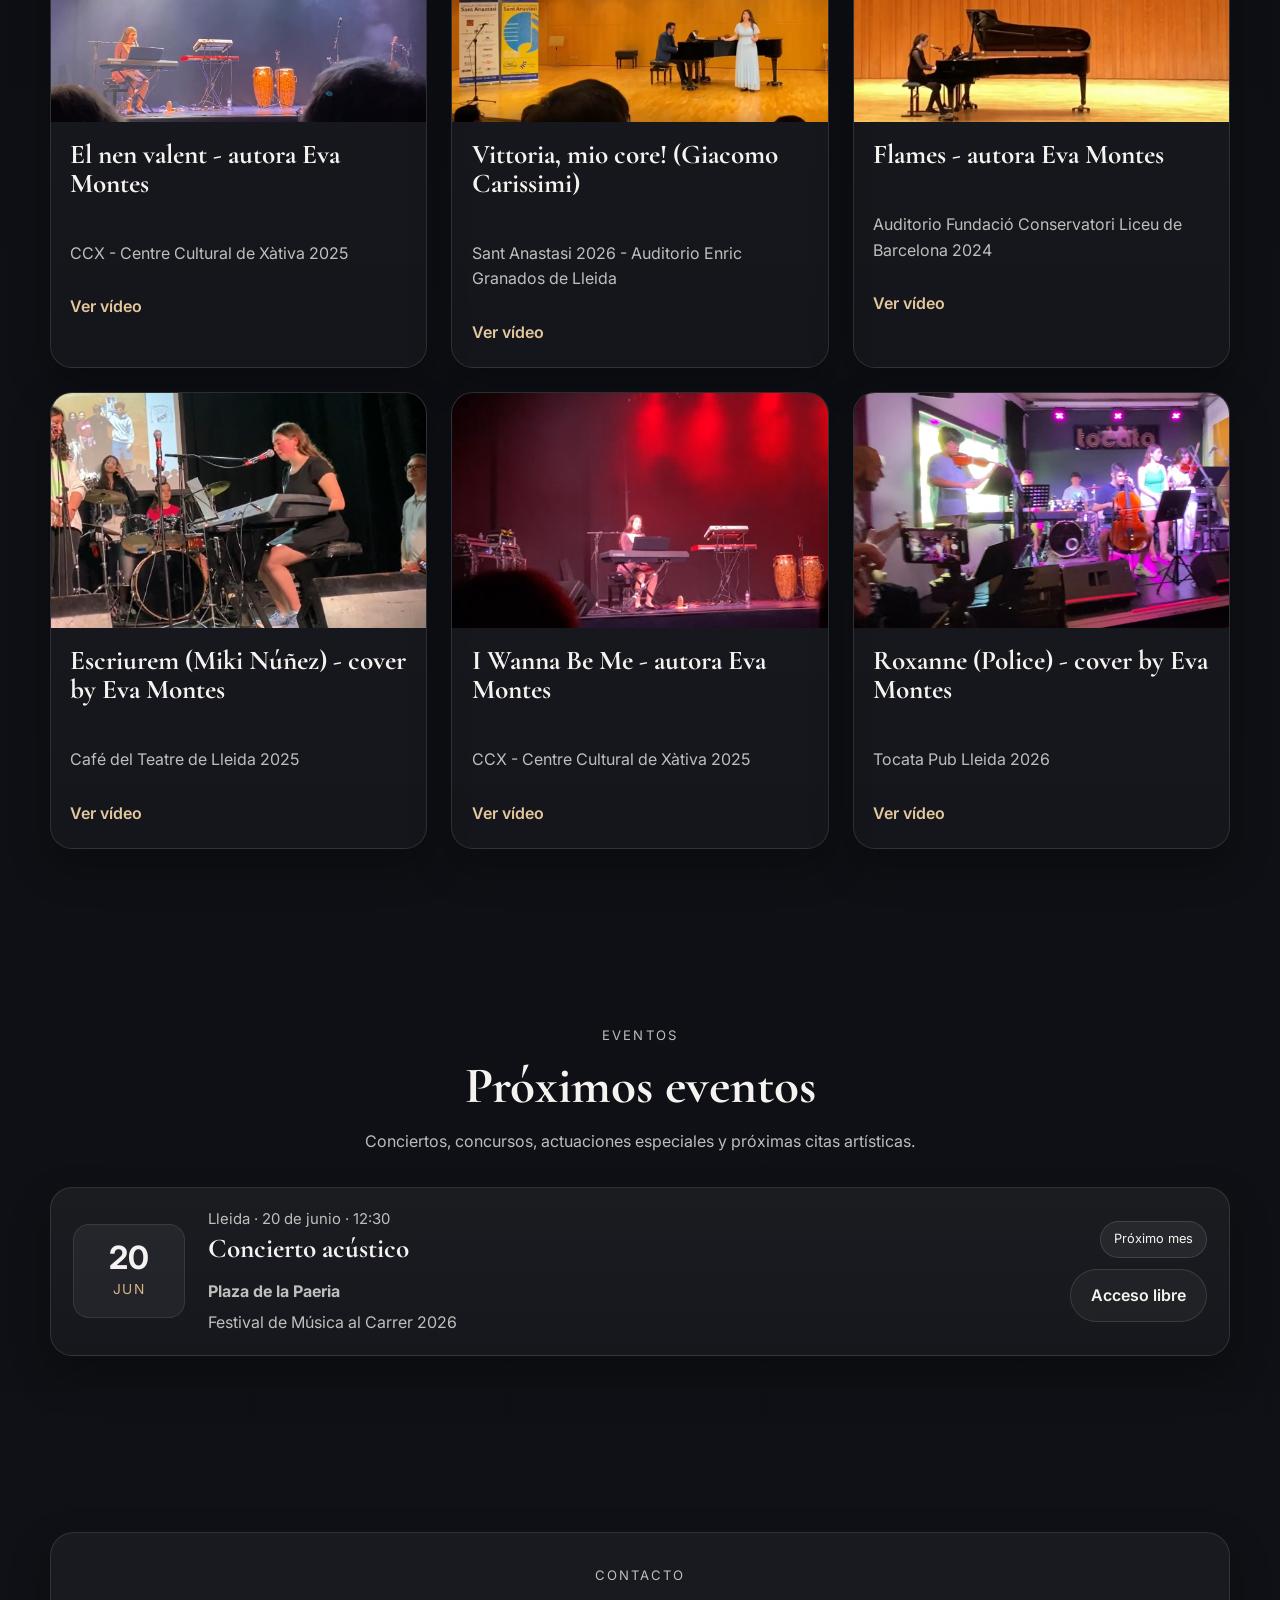
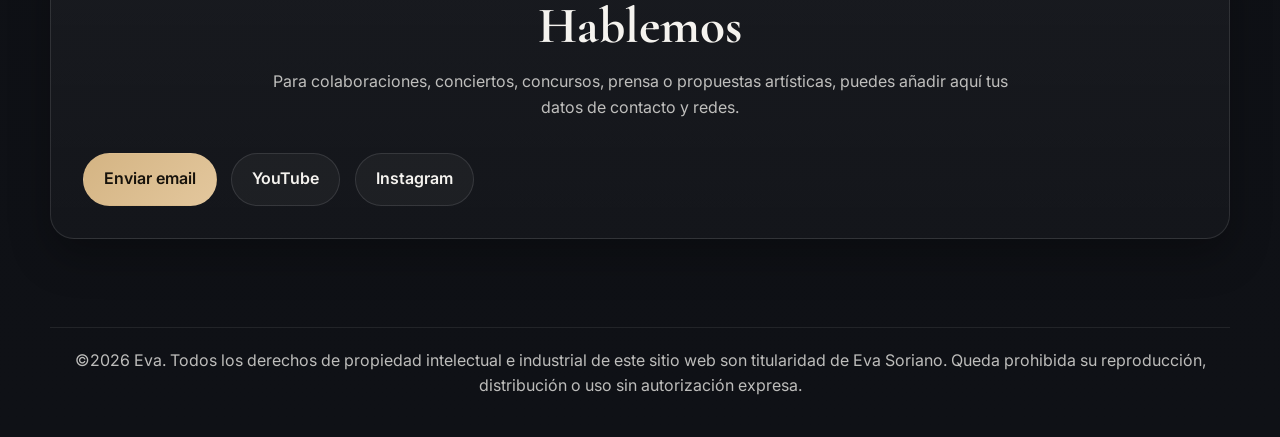
==== commit ce620ac9: "Fixing the language files" ====
--- a/index.html
+++ b/index.html
@@ -1,265 +1,244 @@
 <!DOCTYPE html>
+
 <html lang="es">
 <head>
-  <meta charset="UTF-8" />
-  <meta name="viewport" content="width=device-width, initial-scale=1.0" />
-  <title data-i18n="meta.title">Eva | Música, Biografía y Vídeos</title>
-  <meta name="description" content="Web oficial de Eva: biografía, música, vídeos, eventos y contacto." data-i18n-content="meta.description" />
-  <link rel="preconnect" href="https://fonts.googleapis.com" />
-  <link rel="preconnect" href="https://fonts.gstatic.com" crossorigin />
-  <link href="https://fonts.googleapis.com/css2?family=Cormorant+Garamond:wght@400;500;600;700&family=Inter:wght@300;400;500;600;700&display=swap" rel="stylesheet" />
-  <link rel="stylesheet" href="styles.css" />
+<meta charset="utf-8"/>
+<meta content="width=device-width, initial-scale=1.0" name="viewport"/>
+<title data-i18n="meta.title">Eva | Música, Biografía y Vídeos</title>
+<meta content="Web oficial de Eva: biografía, música, vídeos, eventos y contacto." data-i18n-content="meta.description" name="description"/>
+<link href="https://fonts.googleapis.com" rel="preconnect"/>
+<link crossorigin="" href="https://fonts.gstatic.com" rel="preconnect"/>
+<link href="https://fonts.googleapis.com/css2?family=Cormorant+Garamond:wght@400;500;600;700&amp;family=Inter:wght@300;400;500;600;700&amp;display=swap" rel="stylesheet"/>
+<link href="styles.css" rel="stylesheet"/>
 </head>
 <body>
-  <header class="site-header">
-    <div class="container header-inner">
-      <a href="#inicio" class="brand" data-i18n-aria-label="header.homeAria">
-        <img src="img/Logo_Basic.png" alt="Logo Eva" class="brand-logo" data-i18n-alt="header.logoAlt" />
-      </a>
-
-      <input type="checkbox" id="nav-toggle" class="nav-toggle" data-i18n-aria-label="header.openMenuAria" />
-      <label for="nav-toggle" class="nav-toggle-label" aria-hidden="true">
-        <span></span><span></span><span></span>
-      </label>
-
-      <nav class="main-nav">
-        <ul>
-          <li><a href="#inicio" data-i18n="nav.home">Inicio</a></li>
-          <li><a href="#biografia" data-i18n="nav.biography">Biografía</a></li>
-          <li><a href="#videos" data-i18n="nav.videos">Vídeos</a></li>
-          <li><a href="#eventos" data-i18n="nav.events">Eventos</a></li>
-          <li><a href="#contacto" data-i18n="nav.contact">Contacto</a></li>
-        </ul>
-      </nav>
-
-      <div class="language-switcher-wrap">
-        <label for="languageSwitcher" class="visually-hidden" data-i18n="header.language">Idioma</label>
-        <select id="languageSwitcher" class="language-switcher" aria-label="Language selector">
-          <option value="es">Español</option>
-          <option value="en">English</option>
-          <option value="ca">Català</option>
-          <option value="fr">Français</option>
-        </select>
-      </div>
-    </div>
-  </header>
-
-  <main>
-    <section id="inicio" class="section hero-section">
-      <div class="container split-layout hero-layout">
-        <div class="section-copy">
-          <p class="eyebrow" data-i18n="hero.eyebrow">Interpretación · Creación · Voz</p>
-          <h1 data-i18n="hero.title">Eva Montes</h1>
-          <p class="lead" data-i18n="hero.lead">Una propuesta artística delicada, intensa y elegante, con una identidad contemporánea.</p>
-          <div class="hero-actions">
-            <a href="#videos" class="btn btn-primary" data-i18n="hero.listen">Escuchar</a>
-            <a href="#biografia" class="btn btn-secondary" data-i18n="hero.viewBiography">Ver biografía</a>
-          </div>
-        </div>
-        <div class="section-media">
-          <img src="img/MilEva.webp" alt="Eva - imagen de inicio" class="section-image image-inicio" data-i18n-alt="hero.imageAlt" />
-        </div>
-      </div>
-    </section>
-
-    <section id="biografia" class="section">
-      <div class="container split-layout">
-        <div class="section-copy">
-          <p class="eyebrow" data-i18n="biography.eyebrow">Biografía</p>
-          <h2 data-i18n="biography.title">Talento Precoz</h2>
-          <p data-i18n="biography.description">Eva Montes inicia su formación musical a los 6 años con el violín, demostrando desde muy temprana edad un talento destacado que la lleva, a los 11 años, a comenzar a componer sus propias piezas. Su capacidad interpretativa sobresale tanto en violín como en piano, consolidándose como una joven música de gran versatilidad. A lo largo de su trayectoria ha formado parte de diversas formaciones orquestales de prestigio, como la Jove Orquestra de Ponent, la Orquestra Julià Carbonell, la Orquestra Simfònica Juvenil de Catalunya y la Orquestra En Clave de Arts, experiencias que han contribuido a su desarrollo artístico y escénico. En el ámbito creativo, ha sido reconocida durante tres años consecutivos con el premio de composición en el Certamen de Jóvenes Creadores del Liceu, consolidando su perfil como autora emergente. En 2025, su talento como cantautora fue también reconocido a nivel nacional al obtener el premio Mil Descobreix en Xàtiva. Además de su faceta instrumental y compositiva, cuenta con experiencia en el escenario interpretando sus propias canciones, explorando una amplia variedad de estilos que incluyen pop, rock, jazz y lírico, lo que refleja su gran sensibilidad artística y capacidad de adaptación.</p>
-        </div>
-        <div class="section-media">
-          <img src="img/JOP2025.jpg" alt="Eva - fotografía biográfica" class="section-image image-biografia" data-i18n-alt="biography.imageAlt" />
-        </div>
-      </div>
-
-      <div class="container">
-        <div class="cards-grid awards-grid">
-          <article class="card award-card">
-            <div class="award-icon"><img src="img/EvaElPais.jpg" alt="Mil Descobreix 2025" data-i18n-alt="awards.items.0.imageAlt" /></div>
-            <div class="card-body">
-              <h3 data-i18n="awards.items.0.title">Ganadora Mil Descobreix 2025 Xàtiva, Valencia</h3>
-              <p data-i18n="awards.items.0.description">Reconocimiento destacado dentro del ámbito de jóvenes talentos.</p>
-              <div class="link-stack">
-                <a href="https://web.archive.org/web/20260217114819/https://cadenaser.com/comunitat-valenciana/2025/10/27/con-14-anos-eva-soriano-gana-el-mil-descobreix-de-xativa-radio-xativa/" target="_blank" rel="noopener noreferrer" class="text-link">Cadena SER</a>
-                <a href="https://web.archive.org/web/20260606154609/https://www.segre.com/es/cultura/251028/una-cantautora-con-estrella_1000086.html" target="_blank" rel="noopener noreferrer" class="text-link">Segre</a>
-              </div>
-            </div>
-          </article>
-
-          <article class="card award-card">
-            <div class="award-icon"><img src="img/EvaPiano.jpg" alt="Premio de Piano Maestro Alonso" data-i18n-alt="awards.items.1.imageAlt" /></div>
-            <div class="card-body">
-              <h3 data-i18n="awards.items.1.title">Premio de Piano “Maestro Alonso” Julio 2024 en Segovia</h3>
-              <p data-i18n="awards.items.1.description">Ganadora del primer premio de la Asociación Legado Maestro Alonso por la interpretación de “Pilarcita”.</p>
-            </div>
-          </article>
-
-          <article class="card award-card">
-            <div class="award-icon"><img src="img/LiceuJovesCreadors2024.jpg" alt="Joves Creadors Liceu" data-i18n-alt="awards.items.2.imageAlt" /></div>
-            <div class="card-body">
-              <h3 data-i18n="awards.items.2.title">Premiada Joves Creadors Liceu tres años consecutivos 2024, 2025 y 2026</h3>
-              <p data-i18n="awards.items.2.description">Participación y reconocimiento en el programa de jóvenes creadores vinculado al Liceu de Barcelona.</p>
-            </div>
-          </article>
-
-          <article class="card award-card">
-            <div class="award-icon"><img src="img/JovesInterpretsAndorra.jpg" alt="Joves Interprets Musicals" data-i18n-alt="awards.items.3.imageAlt" /></div>
-            <div class="card-body">
-              <h3 data-i18n="awards.items.3.title">Tercer premio por su interpretación en voz del concurso “Joves Interprets Musicals” de Andorra 2026</h3>
-              <p data-i18n="awards.items.3.description">Reconocimiento obtenido en el concurso de jóvenes intérpretes musicales de Andorra.</p>
-            </div>
-          </article>
-
-          <article class="card award-card">
-            <div class="award-icon"><img src="img/SantAnastasi2026.jpg" alt="Sant Anastasi 2026" data-i18n-alt="awards.items.4.imageAlt" /></div>
-            <div class="card-body">
-              <h3 data-i18n="awards.items.4.title">Mención de honor Sant Anastasi 2026 en canto</h3>
-              <p data-i18n="awards.items.4.description">Reconocimiento honorífico en la especialidad de canto lírico.</p>
-            </div>
-          </article>
-
-          <article class="card award-card">
-            <div class="award-icon"><img src="img/DualDiploma.jpg" alt="Academica International Studies Song Competition 2026" data-i18n-alt="awards.items.5.imageAlt" /></div>
-            <div class="card-body">
-              <h3 data-i18n="awards.items.5.title">Primer puesto en la Academica International Studies Song Competition 2026</h3>
-              <p data-i18n="awards.items.5.description">Premio internacional por su composición y su interpretación vocal.</p>
-            </div>
-          </article>
-        </div>
-      </div>
-    </section>
-
-    <section id="videos" class="section">
-      <div class="container">
-        <div class="section-heading centered">
-          <p class="eyebrow" data-i18n="videos.eyebrow">Vídeos</p>
-          <h2 data-i18n="videos.title">Actuaciones</h2>
-          <p data-i18n="videos.description">Un viaje a través del liricismo, el jazz, el pop o el rock</p>
-        </div>
-
-        <div class="cards-grid video-grid">
-          <article class="card video-card">
-            <div class="video-placeholder">
-              <img src="img/ElNenValent.png" alt="Miniatura del vídeo 01" class="video-thumb" data-i18n-alt="videos.items.0.imageAlt" />
-            </div>
-            <div class="card-body">
-              <h3 data-i18n="videos.items.0.title">El nen valent - autora Eva Montes</h3>
-              <p data-i18n="videos.items.0.description">CCX - Centre Cultural de Xàtiva 2025</p>
-              <a href="https://www.youtube.com/watch?v=7a9Z6WKMm64" target="_blank" rel="noopener noreferrer" class="text-link" data-i18n="videos.items.0.link">Ver vídeo</a>
-            </div>
-          </article>
-
-          <article class="card video-card">
-            <div class="video-placeholder">
-              <img src="img/SantAnastasi2026.jpg" alt="Miniatura del vídeo 02" class="video-thumb" data-i18n-alt="videos.items.1.imageAlt" />
-            </div>
-            <div class="card-body">
-              <h3 data-i18n="videos.items.1.title">Vittoria, mio core! (Giacomo Carissimi)</h3>
-              <p data-i18n="videos.items.1.description">Sant Anastasi 2026 - Auditorio Enric Granados de Lleida</p>
-              <a href="https://www.youtube.com/watch?v=tL5kOetloaA" target="_blank" rel="noopener noreferrer" class="text-link" data-i18n="videos.items.1.link">Ver vídeo</a>
-            </div>
-          </article>
-
-          <article class="card video-card">
-            <div class="video-placeholder">
-              <img src="img/JovesCompositorsLiceu2025.png" alt="Miniatura del vídeo 03" class="video-thumb" data-i18n-alt="videos.items.2.imageAlt" />
-            </div>
-            <div class="card-body">
-              <h3 data-i18n="videos.items.2.title">Flames - autora Eva Montes</h3>
-              <p data-i18n="videos.items.2.description">Auditorio Fundació Conservatori Liceu de Barcelona 2024</p>
-              <a href="https://www.youtube.com/watch?v=EC78d_lt96I" target="_blank" rel="noopener noreferrer" class="text-link" data-i18n="videos.items.2.link">Ver vídeo</a>
-            </div>
-          </article>
-
-          <article class="card video-card">
-            <div class="video-placeholder">
-              <img src="img/EscriuremSecundariaRock.png" alt="Miniatura del vídeo 04" class="video-thumb" data-i18n-alt="videos.items.3.imageAlt" />
-            </div>
-            <div class="card-body">
-              <h3 data-i18n="videos.items.3.title">Escriurem (Miki Núñez) - cover by Eva Montes</h3>
-              <p data-i18n="videos.items.3.description">Café del Teatre de Lleida 2025</p>
-              <a href="https://www.youtube.com/watch?v=zaeXVDGkuiw" target="_blank" rel="noopener noreferrer" class="text-link" data-i18n="videos.items.3.link">Ver vídeo</a>
-            </div>
-          </article>
-
-          <article class="card video-card">
-            <div class="video-placeholder">
-              <img src="img/iWannaBeMe.png" alt="Miniatura del vídeo 05" class="video-thumb" data-i18n-alt="videos.items.4.imageAlt" />
-            </div>
-            <div class="card-body">
-              <h3 data-i18n="videos.items.4.title">I Wanna Be Me - autora Eva Montes</h3>
-              <p data-i18n="videos.items.4.description">CCX - Centre Cultural de Xàtiva 2025</p>
-              <a href="https://www.youtube.com/watch?v=Hcypt7dstbk" target="_blank" rel="noopener noreferrer" class="text-link" data-i18n="videos.items.4.link">Ver vídeo</a>
-            </div>
-          </article>
-
-          <article class="card video-card">
-            <div class="video-placeholder">
-              <img src="img/Roxanne.png" alt="Miniatura del vídeo 06" class="video-thumb" data-i18n-alt="videos.items.5.imageAlt" />
-            </div>
-            <div class="card-body">
-              <h3 data-i18n="videos.items.5.title">Roxanne (Police) - cover by Eva Montes</h3>
-              <p data-i18n="videos.items.5.description">Tocata Pub Lleida 2026</p>
-              <a href="https://www.youtube.com/watch?v=eWmUDNXI7bA" target="_blank" rel="noopener noreferrer" class="text-link" data-i18n="videos.items.5.link">Ver vídeo</a>
-            </div>
-          </article>
-        </div>
-      </div>
-    </section>
-
-    <section id="eventos" class="section events-section">
-      <div class="container">
-        <div class="section-heading centered">
-          <p class="eyebrow" data-i18n="events.eyebrow">Eventos</p>
-          <h2 data-i18n="events.title">Próximos eventos</h2>
-          <p data-i18n="events.description">Conciertos, concursos, actuaciones especiales y próximas citas artísticas.</p>
-        </div>
-
-        <div class="concert-list">
-          <article class="concert-item">
-            <div class="concert-date-block">
-              <span class="concert-day" data-i18n="events.items.0.day">20</span>
-              <span class="concert-month" data-i18n="events.items.0.month">Jun</span>
-            </div>
-            <div class="concert-info">
-              <p class="concert-meta" data-i18n="events.items.0.meta">Lleida · 20 de junio · 12:30</p>
-              <h3 data-i18n="events.items.0.title">Concierto acústico</h3>
-              <p class="concert-venue" data-i18n="events.items.0.venue">Plaza de la Paeria</p>
-              <p class="concert-description" data-i18n="events.items.0.description">Festival de Música al Carrer 2026</p>
-            </div>
-            <div class="concert-actions">
-              <span class="concert-status" data-i18n="events.items.0.badge">Próximo mes</span>
-              <a href="#contacto" class="btn btn-secondary concert-link" data-i18n="events.items.0.link">Acceso libre</a>
-            </div>
-          </article>
-        </div>
-      </div>
-    </section>
-
-    <section id="contacto" class="section contact-section">
-      <div class="container contact-box">
-        <div class="section-heading centered">
-          <p class="eyebrow" data-i18n="contact.eyebrow">Contacto</p>
-          <h2 data-i18n="contact.title">Hablemos</h2>
-          <p data-i18n="contact.description">Para colaboraciones, conciertos, concursos, prensa o propuestas artísticas, puedes añadir aquí tus datos de contacto y redes.</p>
-        </div>
-        <div class="contact-links">
-          <a href="mailto:evasorianomusic@gmail.com" class="btn btn-primary" data-i18n="contact.email">Enviar email</a>
-          <a href="https://www.youtube.com/@EvaMontes-h8x" target="_blank" rel="noopener noreferrer" class="btn btn-secondary" data-i18n="contact.youtube">YouTube</a>
-          <a href="https://www.instagram.com/evamontesmusic/" target="_blank" rel="noopener noreferrer" class="btn btn-secondary" data-i18n="contact.instagram">Instagram</a>
-        </div>
-      </div>
-    </section>
-  </main>
-
-  <footer class="site-footer">
-    <div class="container footer-inner">
-      <p data-i18n="footer.rights">© 2026 Eva. Todos los derechos reservados.</p>
-    </div>
-  </footer>
-
-  <script src="app.js"></script>
+<header class="site-header">
+<div class="container header-inner">
+<a class="brand" data-i18n-aria-label="header.homeAria" href="#inicio">
+<img alt="Logo Eva" class="brand-logo" data-i18n-alt="header.logoAlt" src="img/Logo_Basic.png"/>
+</a>
+<input class="nav-toggle" data-i18n-aria-label="header.openMenuAria" id="nav-toggle" type="checkbox"/>
+<label aria-hidden="true" class="nav-toggle-label" for="nav-toggle">
+<span></span><span></span><span></span>
+</label>
+<nav class="main-nav">
+<ul>
+<li><a data-i18n="nav.home" href="#inicio">Inicio</a></li>
+<li><a data-i18n="nav.biography" href="#biografia">Biografía</a></li>
+<li><a data-i18n="nav.videos" href="#videos">Vídeos</a></li>
+<li><a data-i18n="nav.events" href="#eventos">Eventos</a></li>
+<li><a data-i18n="nav.contact" href="#contacto">Contacto</a></li>
+</ul>
+</nav>
+<div class="language-switcher-wrap">
+<label class="visually-hidden" data-i18n="header.language" for="languageSwitcher">Idioma</label>
+<select aria-label="Selector de idioma" class="language-switcher" data-i18n-aria-label="header.languageAria" id="languageSwitcher">
+
+
+
+
+<option data-i18n="languages.es" value="es">Español</option><option data-i18n="languages.en" value="en">English</option><option data-i18n="languages.ca" value="ca">Català</option><option data-i18n="languages.fr" value="fr">Français</option></select>
+</div>
+</div>
+</header>
+<main>
+<section class="section hero-section" id="inicio">
+<div class="container split-layout hero-layout">
+<div class="section-copy">
+<p class="eyebrow" data-i18n="hero.eyebrow">Interpretación · Creación · Voz</p>
+<h1 data-i18n="hero.title">Eva Montes</h1>
+<p class="lead" data-i18n="hero.lead">Una propuesta artística delicada, intensa y elegante, con una identidad contemporánea.</p>
+<div class="hero-actions">
+<a class="btn btn-primary" data-i18n="hero.listen" href="#videos">Escuchar</a>
+<a class="btn btn-secondary" data-i18n="hero.viewBiography" href="#biografia">Ver biografía</a>
+</div>
+</div>
+<div class="section-media">
+<img alt="Eva - imagen de inicio" class="section-image image-inicio" data-i18n-alt="hero.imageAlt" src="img/MilEva.webp"/>
+</div>
+</div>
+</section>
+<section class="section" id="biografia">
+<div class="container split-layout">
+<div class="section-copy">
+<p class="eyebrow" data-i18n="biography.eyebrow">Biografía</p>
+<h2 data-i18n="biography.title">Talento Precoz</h2>
+<p data-i18n="biography.description">Eva Montes inicia su formación musical a los 6 años con el violín, demostrando desde muy temprana edad un talento destacado que la lleva, a los 11 años, a comenzar a componer sus propias piezas. Su capacidad interpretativa sobresale tanto en violín como en piano, consolidándose como una joven música de gran versatilidad. A lo largo de su trayectoria ha formado parte de diversas formaciones orquestales de prestigio, como la Jove Orquestra de Ponent, la Orquestra Julià Carbonell, la Orquestra Simfònica Juvenil de Catalunya y la Orquestra En Clave de Arts, experiencias que han contribuido a su desarrollo artístico y escénico. En el ámbito creativo, ha sido reconocida durante tres años consecutivos con el premio de composición en el Certamen de Jóvenes Creadores del Liceu, consolidando su perfil como autora emergente. En 2025, su talento como cantautora fue también reconocido a nivel nacional al obtener el premio Mil Descobreix en Xàtiva. Además de su faceta instrumental y compositiva, cuenta con experiencia en el escenario interpretando sus propias canciones, explorando una amplia variedad de estilos que incluyen pop, rock, jazz y lírico, lo que refleja su gran sensibilidad artística y capacidad de adaptación.</p>
+</div>
+<div class="section-media">
+<img alt="Eva - fotografía biográfica" class="section-image image-biografia" data-i18n-alt="biography.imageAlt" src="img/JOP2025.jpg"/>
+</div>
+</div>
+<div class="container">
+<div class="cards-grid awards-grid">
+<article class="card award-card">
+<div class="award-icon"><img alt="Mil Descobreix 2025" data-i18n-alt="awards.items.0.imageAlt" src="img/EvaElPais.jpg"/></div>
+<div class="card-body">
+<h3 data-i18n="awards.items.0.title">Ganadora Mil Descobreix 2025 Xàtiva, Valencia</h3>
+<p data-i18n="awards.items.0.description">Reconocimiento destacado dentro del ámbito de jóvenes talentos.</p>
+<div class="link-stack">
+<a class="text-link" href="https://web.archive.org/web/20260217114819/https://cadenaser.com/comunitat-valenciana/2025/10/27/con-14-anos-eva-soriano-gana-el-mil-descobreix-de-xativa-radio-xativa/" rel="noopener noreferrer" target="_blank">Cadena SER</a>
+<a class="text-link" href="https://web.archive.org/web/20260606154609/https://www.segre.com/es/cultura/251028/una-cantautora-con-estrella_1000086.html" rel="noopener noreferrer" target="_blank">Segre</a>
+</div>
+</div>
+</article>
+<article class="card award-card">
+<div class="award-icon"><img alt="Premio de Piano Maestro Alonso" data-i18n-alt="awards.items.1.imageAlt" src="img/EvaPiano.jpg"/></div>
+<div class="card-body">
+<h3 data-i18n="awards.items.1.title">Premio de Piano “Maestro Alonso” Julio 2024 en Segovia</h3>
+<p data-i18n="awards.items.1.description">Ganadora del primer premio de la Asociación Legado Maestro Alonso por la interpretación de “Pilarcita”.</p>
+</div>
+</article>
+<article class="card award-card">
+<div class="award-icon"><img alt="Joves Creadors Liceu" data-i18n-alt="awards.items.2.imageAlt" src="img/LiceuJovesCreadors2024.jpg"/></div>
+<div class="card-body">
+<h3 data-i18n="awards.items.2.title">Premiada Joves Creadors Liceu tres años consecutivos 2024, 2025 y 2026</h3>
+<p data-i18n="awards.items.2.description">Participación y reconocimiento en el programa de jóvenes creadores vinculado al Liceu de Barcelona.</p>
+</div>
+</article>
+<article class="card award-card">
+<div class="award-icon"><img alt="Joves Interprets Musicals" data-i18n-alt="awards.items.3.imageAlt" src="img/JovesInterpretsAndorra.jpg"/></div>
+<div class="card-body">
+<h3 data-i18n="awards.items.3.title">Tercer premio por su interpretación en voz del concurso “Joves Interprets Musicals” de Andorra 2026</h3>
+<p data-i18n="awards.items.3.description">Reconocimiento obtenido en el concurso de jóvenes intérpretes musicales de Andorra.</p>
+</div>
+</article>
+<article class="card award-card">
+<div class="award-icon"><img alt="Sant Anastasi 2026" data-i18n-alt="awards.items.4.imageAlt" src="img/SantAnastasi2026.jpg"/></div>
+<div class="card-body">
+<h3 data-i18n="awards.items.4.title">Mención de honor Sant Anastasi 2026 en canto</h3>
+<p data-i18n="awards.items.4.description">Reconocimiento honorífico en la especialidad de canto lírico.</p>
+</div>
+</article>
+<article class="card award-card">
+<div class="award-icon"><img alt="Academica International Studies Song Competition 2026" data-i18n-alt="awards.items.5.imageAlt" src="img/DualDiploma.jpg"/></div>
+<div class="card-body">
+<h3 data-i18n="awards.items.5.title">Primer puesto en la Academica International Studies Song Competition 2026</h3>
+<p data-i18n="awards.items.5.description">Premio internacional por su composición y su interpretación vocal.</p>
+</div>
+</article>
+</div>
+</div>
+</section>
+<section class="section" id="videos">
+<div class="container">
+<div class="section-heading centered">
+<p class="eyebrow" data-i18n="videos.eyebrow">Vídeos</p>
+<h2 data-i18n="videos.title">Actuaciones</h2>
+<p data-i18n="videos.description">Un viaje a través del liricismo, el jazz, el pop o el rock</p>
+</div>
+<div class="cards-grid video-grid">
+<article class="card video-card">
+<div class="video-placeholder">
+<img alt="Miniatura del vídeo 01" class="video-thumb" data-i18n-alt="videos.items.0.imageAlt" src="img/ElNenValent.png"/>
+</div>
+<div class="card-body">
+<h3 data-i18n="videos.items.0.title">El nen valent - autora Eva Montes</h3>
+<p data-i18n="videos.items.0.description">CCX - Centre Cultural de Xàtiva 2025</p>
+<a class="text-link" data-i18n="videos.items.0.link" href="https://www.youtube.com/watch?v=7a9Z6WKMm64" rel="noopener noreferrer" target="_blank">Ver vídeo</a>
+</div>
+</article>
+<article class="card video-card">
+<div class="video-placeholder">
+<img alt="Miniatura del vídeo 02" class="video-thumb" data-i18n-alt="videos.items.1.imageAlt" src="img/SantAnastasi2026.jpg"/>
+</div>
+<div class="card-body">
+<h3 data-i18n="videos.items.1.title">Vittoria, mio core! (Giacomo Carissimi)</h3>
+<p data-i18n="videos.items.1.description">Sant Anastasi 2026 - Auditorio Enric Granados de Lleida</p>
+<a class="text-link" data-i18n="videos.items.1.link" href="https://www.youtube.com/watch?v=tL5kOetloaA" rel="noopener noreferrer" target="_blank">Ver vídeo</a>
+</div>
+</article>
+<article class="card video-card">
+<div class="video-placeholder">
+<img alt="Miniatura del vídeo 03" class="video-thumb" data-i18n-alt="videos.items.2.imageAlt" src="img/JovesCompositorsLiceu2025.png"/>
+</div>
+<div class="card-body">
+<h3 data-i18n="videos.items.2.title">Flames - autora Eva Montes</h3>
+<p data-i18n="videos.items.2.description">Auditorio Fundació Conservatori Liceu de Barcelona 2024</p>
+<a class="text-link" data-i18n="videos.items.2.link" href="https://www.youtube.com/watch?v=EC78d_lt96I" rel="noopener noreferrer" target="_blank">Ver vídeo</a>
+</div>
+</article>
+<article class="card video-card">
+<div class="video-placeholder">
+<img alt="Miniatura del vídeo 04" class="video-thumb" data-i18n-alt="videos.items.3.imageAlt" src="img/EscriuremSecundariaRock.png"/>
+</div>
+<div class="card-body">
+<h3 data-i18n="videos.items.3.title">Escriurem (Miki Núñez) - cover by Eva Montes</h3>
+<p data-i18n="videos.items.3.description">Café del Teatre de Lleida 2025</p>
+<a class="text-link" data-i18n="videos.items.3.link" href="https://www.youtube.com/watch?v=zaeXVDGkuiw" rel="noopener noreferrer" target="_blank">Ver vídeo</a>
+</div>
+</article>
+<article class="card video-card">
+<div class="video-placeholder">
+<img alt="Miniatura del vídeo 05" class="video-thumb" data-i18n-alt="videos.items.4.imageAlt" src="img/iWannaBeMe.png"/>
+</div>
+<div class="card-body">
+<h3 data-i18n="videos.items.4.title">I Wanna Be Me - autora Eva Montes</h3>
+<p data-i18n="videos.items.4.description">CCX - Centre Cultural de Xàtiva 2025</p>
+<a class="text-link" data-i18n="videos.items.4.link" href="https://www.youtube.com/watch?v=Hcypt7dstbk" rel="noopener noreferrer" target="_blank">Ver vídeo</a>
+</div>
+</article>
+<article class="card video-card">
+<div class="video-placeholder">
+<img alt="Miniatura del vídeo 06" class="video-thumb" data-i18n-alt="videos.items.5.imageAlt" src="img/Roxanne.png"/>
+</div>
+<div class="card-body">
+<h3 data-i18n="videos.items.5.title">Roxanne (Police) - cover by Eva Montes</h3>
+<p data-i18n="videos.items.5.description">Tocata Pub Lleida 2026</p>
+<a class="text-link" data-i18n="videos.items.5.link" href="https://www.youtube.com/watch?v=eWmUDNXI7bA" rel="noopener noreferrer" target="_blank">Ver vídeo</a>
+</div>
+</article>
+</div>
+</div>
+</section>
+<section class="section events-section" id="eventos">
+<div class="container">
+<div class="section-heading centered">
+<p class="eyebrow" data-i18n="events.eyebrow">Eventos</p>
+<h2 data-i18n="events.title">Próximos eventos</h2>
+<p data-i18n="events.description">Conciertos, concursos, actuaciones especiales y próximas citas artísticas.</p>
+</div>
+<div class="concert-list">
+<article class="concert-item">
+<div class="concert-date-block">
+<span class="concert-day" data-i18n="events.items.0.day">20</span>
+<span class="concert-month" data-i18n="events.items.0.month">Jun</span>
+</div>
+<div class="concert-info">
+<p class="concert-meta" data-i18n="events.items.0.meta">Lleida · 20 de junio · 12:30</p>
+<h3 data-i18n="events.items.0.title">Concierto acústico</h3>
+<p class="concert-venue" data-i18n="events.items.0.venue">Plaza de la Paeria</p>
+<p class="concert-description" data-i18n="events.items.0.description">Festival de Música al Carrer 2026</p>
+</div>
+<div class="concert-actions">
+<span class="concert-status" data-i18n="events.items.0.badge">Próximo mes</span>
+<a class="btn btn-secondary concert-link" data-i18n="events.items.0.link" href="#contacto">Acceso libre</a>
+</div>
+</article>
+</div>
+</div>
+</section>
+<section class="section contact-section" id="contacto">
+<div class="container contact-box">
+<div class="section-heading centered">
+<p class="eyebrow" data-i18n="contact.eyebrow">Contacto</p>
+<h2 data-i18n="contact.title">Hablemos</h2>
+<p data-i18n="contact.description">Para colaboraciones, conciertos, concursos, prensa o propuestas artísticas, puedes añadir aquí tus datos de contacto y redes.</p>
+</div>
+<div class="contact-links">
+<a class="btn btn-primary" data-i18n="contact.email" href="mailto:evasorianomusic@gmail.com">Enviar email</a>
+<a class="btn btn-secondary" data-i18n="contact.youtube" href="https://www.youtube.com/@EvaMontes-h8x" rel="noopener noreferrer" target="_blank">YouTube</a>
+<a class="btn btn-secondary" data-i18n="contact.instagram" href="https://www.instagram.com/evamontesmusic/" rel="noopener noreferrer" target="_blank">Instagram</a>
+</div>
+</div>
+</section>
+</main>
+<footer class="site-footer">
+<div class="container footer-inner">
+<p data-i18n="footer.rights">©2026 Eva. Todos los derechos de propiedad intelectual e industrial de este sitio web son titularidad de Eva Soriano.
+Queda prohibida su reproducción, distribución o uso sin autorización expresa.</p>
+</div>
+</footer>
+<script defer="" src="app.js"></script>
 </body>
 </html>
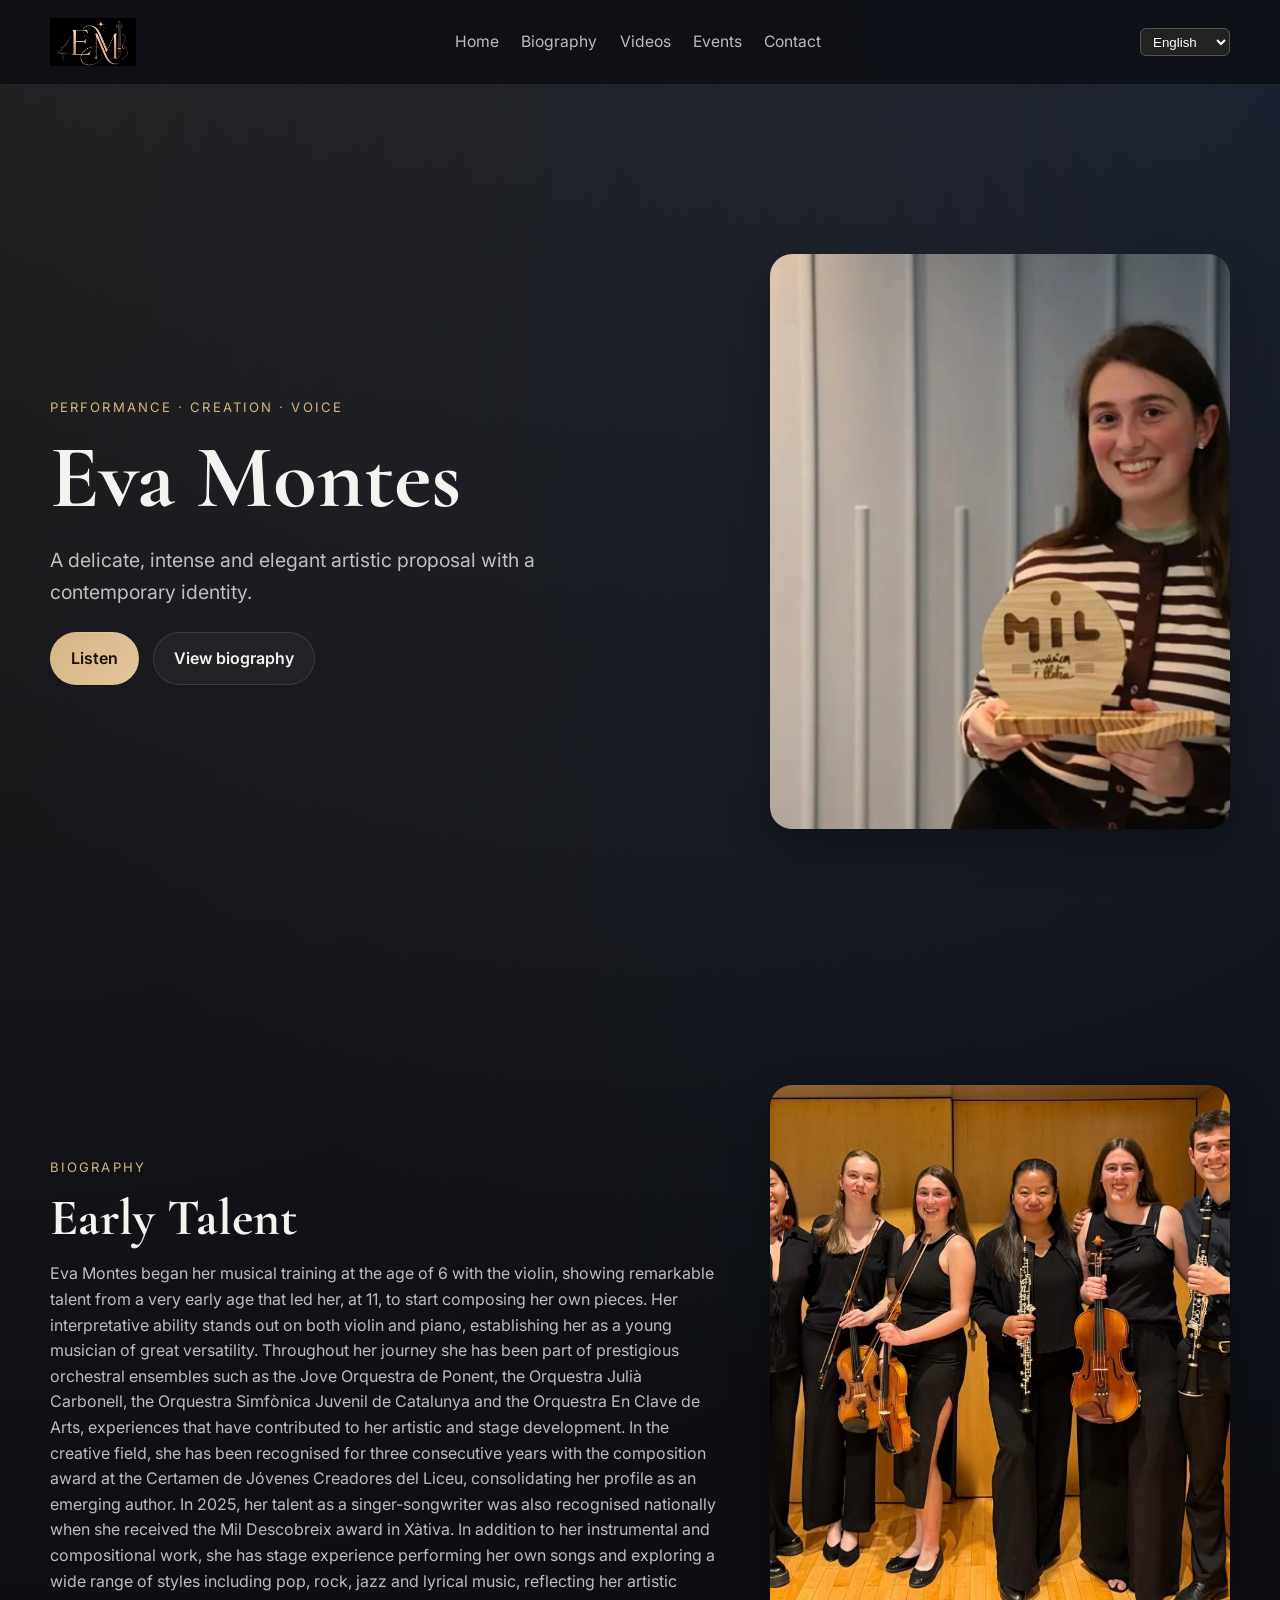
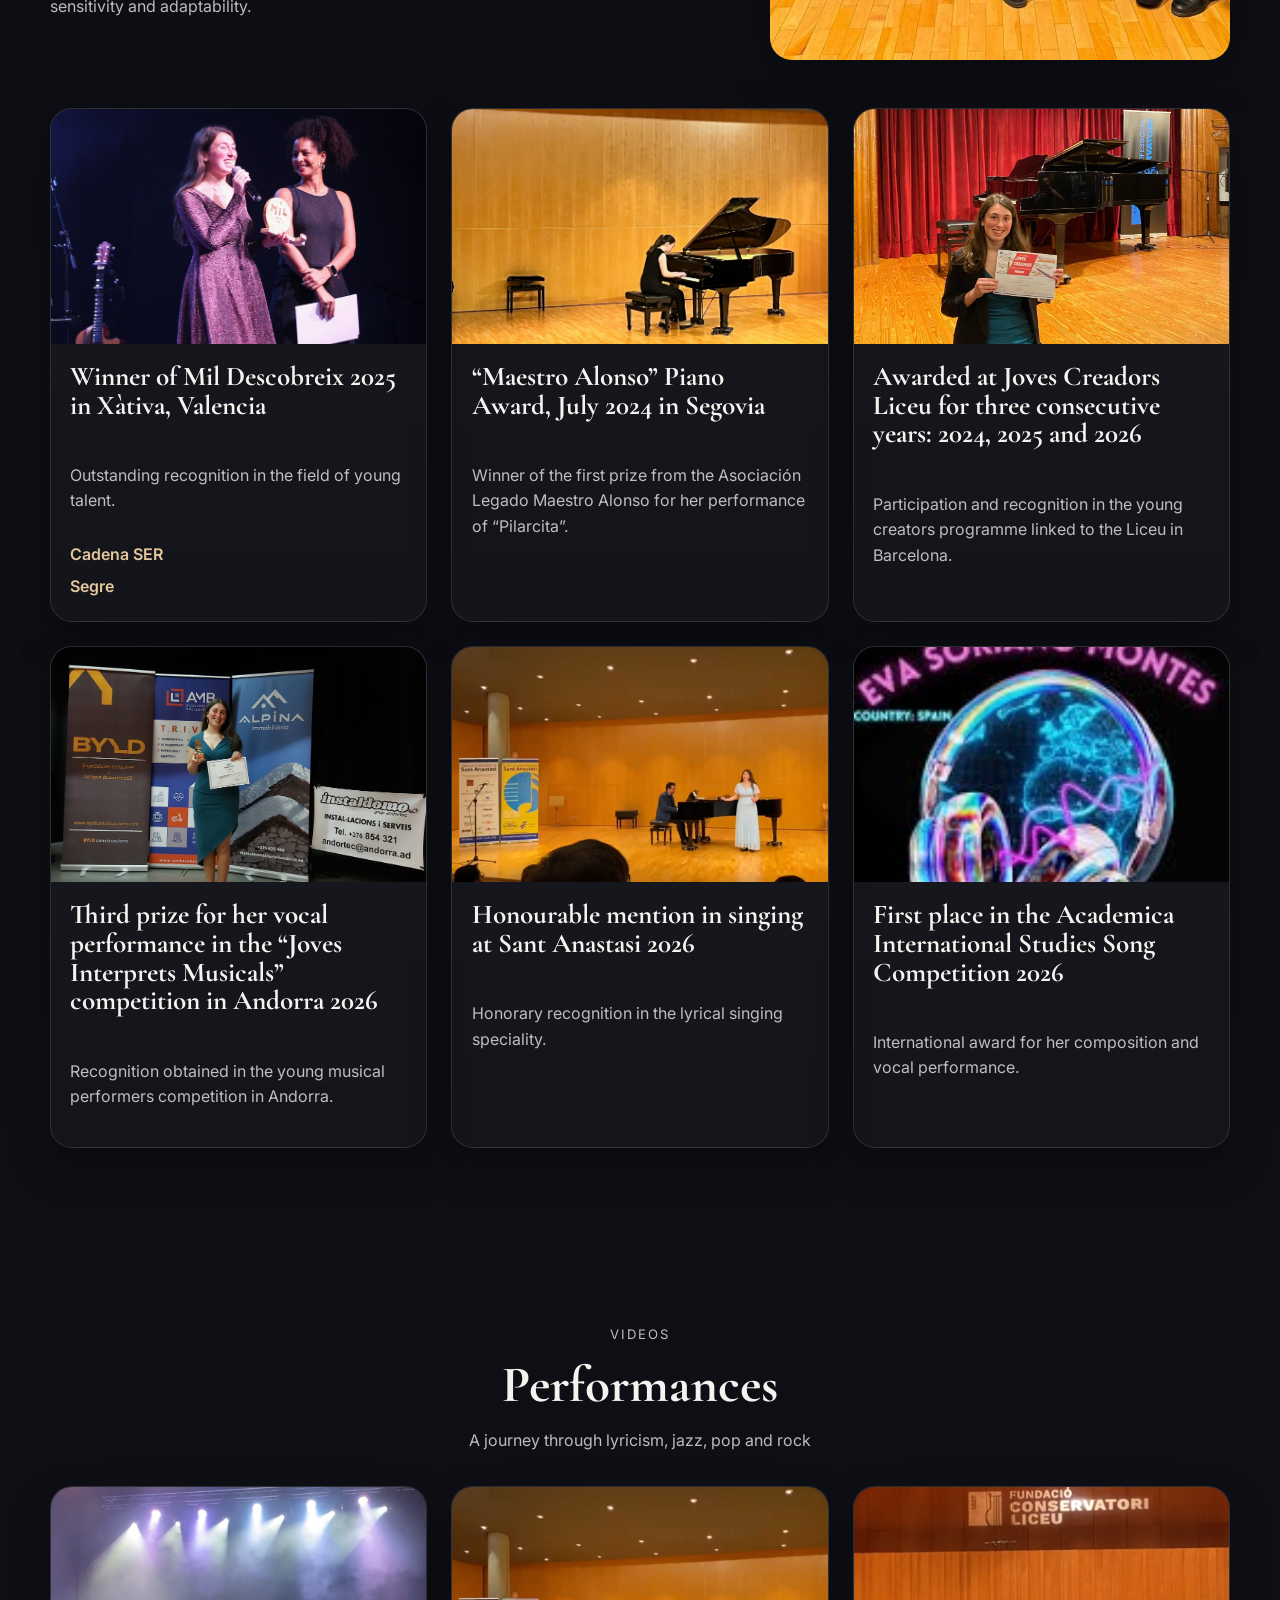
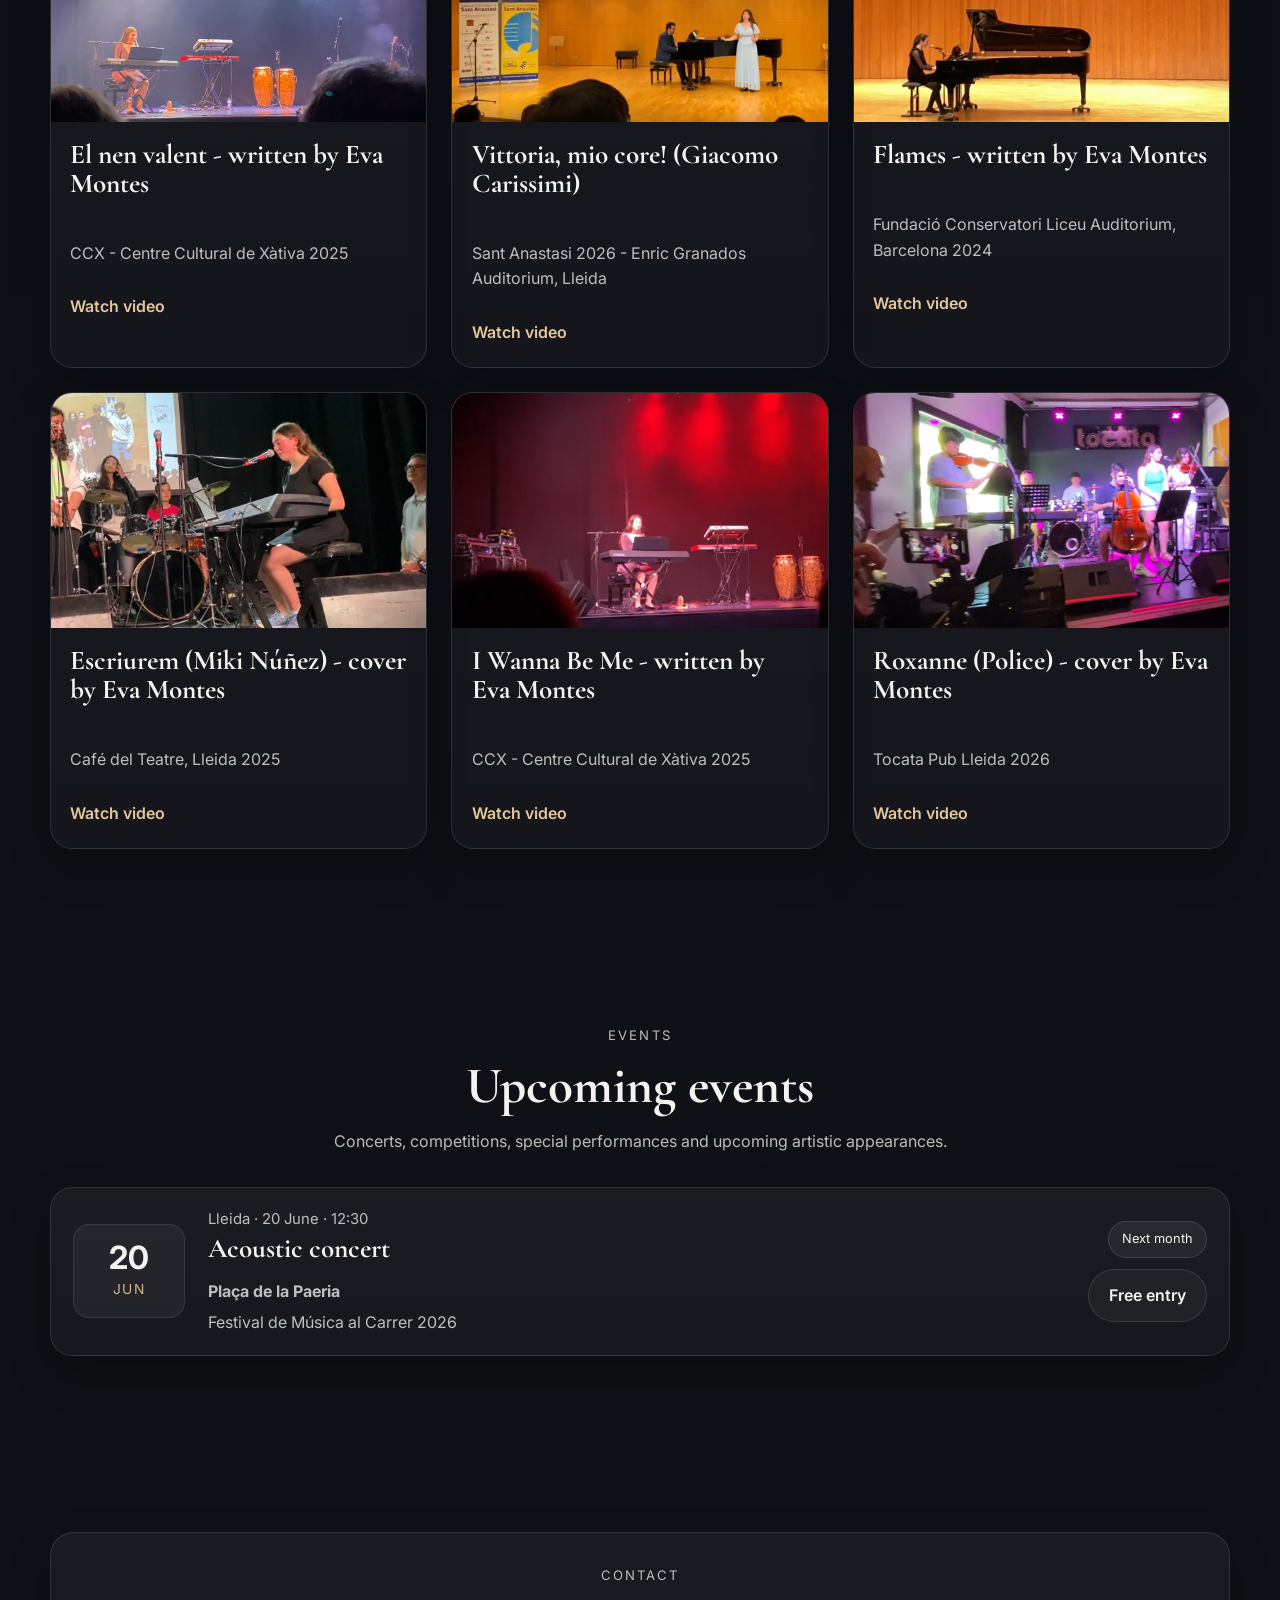
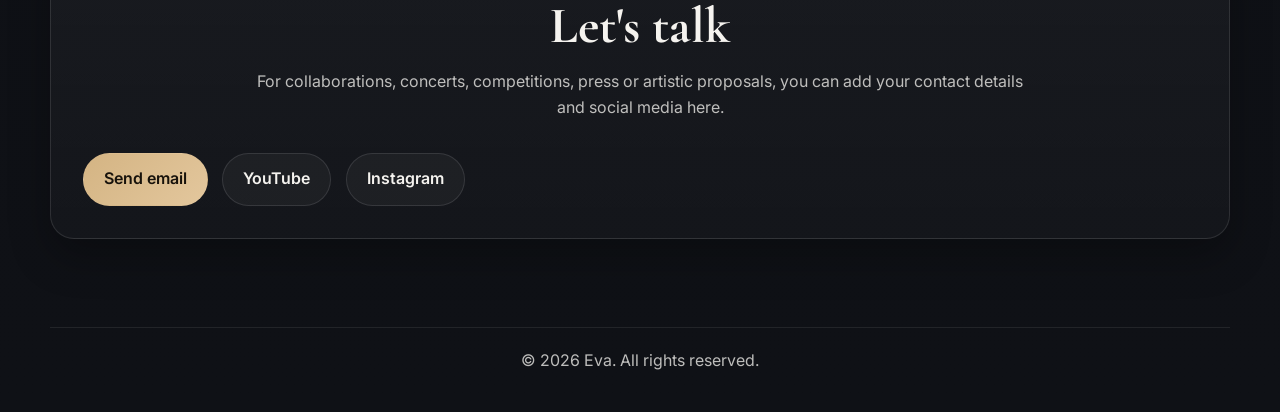
==== commit 2a30ae69: "Add files via upload" ====
--- a/index.html
+++ b/index.html
@@ -1,244 +1,265 @@
 <!DOCTYPE html>
-
 <html lang="es">
 <head>
-<meta charset="utf-8"/>
-<meta content="width=device-width, initial-scale=1.0" name="viewport"/>
-<title data-i18n="meta.title">Eva | Música, Biografía y Vídeos</title>
-<meta content="Web oficial de Eva: biografía, música, vídeos, eventos y contacto." data-i18n-content="meta.description" name="description"/>
-<link href="https://fonts.googleapis.com" rel="preconnect"/>
-<link crossorigin="" href="https://fonts.gstatic.com" rel="preconnect"/>
-<link href="https://fonts.googleapis.com/css2?family=Cormorant+Garamond:wght@400;500;600;700&amp;family=Inter:wght@300;400;500;600;700&amp;display=swap" rel="stylesheet"/>
-<link href="styles.css" rel="stylesheet"/>
+  <meta charset="UTF-8" />
+  <meta name="viewport" content="width=device-width, initial-scale=1.0" />
+  <title data-i18n="meta.title">Eva | Música, Biografía y Vídeos</title>
+  <meta name="description" content="Web oficial de Eva: biografía, música, vídeos, eventos y contacto." data-i18n-content="meta.description" />
+  <link rel="preconnect" href="https://fonts.googleapis.com" />
+  <link rel="preconnect" href="https://fonts.gstatic.com" crossorigin />
+  <link href="https://fonts.googleapis.com/css2?family=Cormorant+Garamond:wght@400;500;600;700&family=Inter:wght@300;400;500;600;700&display=swap" rel="stylesheet" />
+  <link rel="stylesheet" href="styles.css" />
 </head>
 <body>
-<header class="site-header">
-<div class="container header-inner">
-<a class="brand" data-i18n-aria-label="header.homeAria" href="#inicio">
-<img alt="Logo Eva" class="brand-logo" data-i18n-alt="header.logoAlt" src="img/Logo_Basic.png"/>
-</a>
-<input class="nav-toggle" data-i18n-aria-label="header.openMenuAria" id="nav-toggle" type="checkbox"/>
-<label aria-hidden="true" class="nav-toggle-label" for="nav-toggle">
-<span></span><span></span><span></span>
-</label>
-<nav class="main-nav">
-<ul>
-<li><a data-i18n="nav.home" href="#inicio">Inicio</a></li>
-<li><a data-i18n="nav.biography" href="#biografia">Biografía</a></li>
-<li><a data-i18n="nav.videos" href="#videos">Vídeos</a></li>
-<li><a data-i18n="nav.events" href="#eventos">Eventos</a></li>
-<li><a data-i18n="nav.contact" href="#contacto">Contacto</a></li>
-</ul>
-</nav>
-<div class="language-switcher-wrap">
-<label class="visually-hidden" data-i18n="header.language" for="languageSwitcher">Idioma</label>
-<select aria-label="Selector de idioma" class="language-switcher" data-i18n-aria-label="header.languageAria" id="languageSwitcher">
-
-
-
-
-<option data-i18n="languages.es" value="es">Español</option><option data-i18n="languages.en" value="en">English</option><option data-i18n="languages.ca" value="ca">Català</option><option data-i18n="languages.fr" value="fr">Français</option></select>
-</div>
-</div>
-</header>
-<main>
-<section class="section hero-section" id="inicio">
-<div class="container split-layout hero-layout">
-<div class="section-copy">
-<p class="eyebrow" data-i18n="hero.eyebrow">Interpretación · Creación · Voz</p>
-<h1 data-i18n="hero.title">Eva Montes</h1>
-<p class="lead" data-i18n="hero.lead">Una propuesta artística delicada, intensa y elegante, con una identidad contemporánea.</p>
-<div class="hero-actions">
-<a class="btn btn-primary" data-i18n="hero.listen" href="#videos">Escuchar</a>
-<a class="btn btn-secondary" data-i18n="hero.viewBiography" href="#biografia">Ver biografía</a>
-</div>
-</div>
-<div class="section-media">
-<img alt="Eva - imagen de inicio" class="section-image image-inicio" data-i18n-alt="hero.imageAlt" src="img/MilEva.webp"/>
-</div>
-</div>
-</section>
-<section class="section" id="biografia">
-<div class="container split-layout">
-<div class="section-copy">
-<p class="eyebrow" data-i18n="biography.eyebrow">Biografía</p>
-<h2 data-i18n="biography.title">Talento Precoz</h2>
-<p data-i18n="biography.description">Eva Montes inicia su formación musical a los 6 años con el violín, demostrando desde muy temprana edad un talento destacado que la lleva, a los 11 años, a comenzar a componer sus propias piezas. Su capacidad interpretativa sobresale tanto en violín como en piano, consolidándose como una joven música de gran versatilidad. A lo largo de su trayectoria ha formado parte de diversas formaciones orquestales de prestigio, como la Jove Orquestra de Ponent, la Orquestra Julià Carbonell, la Orquestra Simfònica Juvenil de Catalunya y la Orquestra En Clave de Arts, experiencias que han contribuido a su desarrollo artístico y escénico. En el ámbito creativo, ha sido reconocida durante tres años consecutivos con el premio de composición en el Certamen de Jóvenes Creadores del Liceu, consolidando su perfil como autora emergente. En 2025, su talento como cantautora fue también reconocido a nivel nacional al obtener el premio Mil Descobreix en Xàtiva. Además de su faceta instrumental y compositiva, cuenta con experiencia en el escenario interpretando sus propias canciones, explorando una amplia variedad de estilos que incluyen pop, rock, jazz y lírico, lo que refleja su gran sensibilidad artística y capacidad de adaptación.</p>
-</div>
-<div class="section-media">
-<img alt="Eva - fotografía biográfica" class="section-image image-biografia" data-i18n-alt="biography.imageAlt" src="img/JOP2025.jpg"/>
-</div>
-</div>
-<div class="container">
-<div class="cards-grid awards-grid">
-<article class="card award-card">
-<div class="award-icon"><img alt="Mil Descobreix 2025" data-i18n-alt="awards.items.0.imageAlt" src="img/EvaElPais.jpg"/></div>
-<div class="card-body">
-<h3 data-i18n="awards.items.0.title">Ganadora Mil Descobreix 2025 Xàtiva, Valencia</h3>
-<p data-i18n="awards.items.0.description">Reconocimiento destacado dentro del ámbito de jóvenes talentos.</p>
-<div class="link-stack">
-<a class="text-link" href="https://web.archive.org/web/20260217114819/https://cadenaser.com/comunitat-valenciana/2025/10/27/con-14-anos-eva-soriano-gana-el-mil-descobreix-de-xativa-radio-xativa/" rel="noopener noreferrer" target="_blank">Cadena SER</a>
-<a class="text-link" href="https://web.archive.org/web/20260606154609/https://www.segre.com/es/cultura/251028/una-cantautora-con-estrella_1000086.html" rel="noopener noreferrer" target="_blank">Segre</a>
-</div>
-</div>
-</article>
-<article class="card award-card">
-<div class="award-icon"><img alt="Premio de Piano Maestro Alonso" data-i18n-alt="awards.items.1.imageAlt" src="img/EvaPiano.jpg"/></div>
-<div class="card-body">
-<h3 data-i18n="awards.items.1.title">Premio de Piano “Maestro Alonso” Julio 2024 en Segovia</h3>
-<p data-i18n="awards.items.1.description">Ganadora del primer premio de la Asociación Legado Maestro Alonso por la interpretación de “Pilarcita”.</p>
-</div>
-</article>
-<article class="card award-card">
-<div class="award-icon"><img alt="Joves Creadors Liceu" data-i18n-alt="awards.items.2.imageAlt" src="img/LiceuJovesCreadors2024.jpg"/></div>
-<div class="card-body">
-<h3 data-i18n="awards.items.2.title">Premiada Joves Creadors Liceu tres años consecutivos 2024, 2025 y 2026</h3>
-<p data-i18n="awards.items.2.description">Participación y reconocimiento en el programa de jóvenes creadores vinculado al Liceu de Barcelona.</p>
-</div>
-</article>
-<article class="card award-card">
-<div class="award-icon"><img alt="Joves Interprets Musicals" data-i18n-alt="awards.items.3.imageAlt" src="img/JovesInterpretsAndorra.jpg"/></div>
-<div class="card-body">
-<h3 data-i18n="awards.items.3.title">Tercer premio por su interpretación en voz del concurso “Joves Interprets Musicals” de Andorra 2026</h3>
-<p data-i18n="awards.items.3.description">Reconocimiento obtenido en el concurso de jóvenes intérpretes musicales de Andorra.</p>
-</div>
-</article>
-<article class="card award-card">
-<div class="award-icon"><img alt="Sant Anastasi 2026" data-i18n-alt="awards.items.4.imageAlt" src="img/SantAnastasi2026.jpg"/></div>
-<div class="card-body">
-<h3 data-i18n="awards.items.4.title">Mención de honor Sant Anastasi 2026 en canto</h3>
-<p data-i18n="awards.items.4.description">Reconocimiento honorífico en la especialidad de canto lírico.</p>
-</div>
-</article>
-<article class="card award-card">
-<div class="award-icon"><img alt="Academica International Studies Song Competition 2026" data-i18n-alt="awards.items.5.imageAlt" src="img/DualDiploma.jpg"/></div>
-<div class="card-body">
-<h3 data-i18n="awards.items.5.title">Primer puesto en la Academica International Studies Song Competition 2026</h3>
-<p data-i18n="awards.items.5.description">Premio internacional por su composición y su interpretación vocal.</p>
-</div>
-</article>
-</div>
-</div>
-</section>
-<section class="section" id="videos">
-<div class="container">
-<div class="section-heading centered">
-<p class="eyebrow" data-i18n="videos.eyebrow">Vídeos</p>
-<h2 data-i18n="videos.title">Actuaciones</h2>
-<p data-i18n="videos.description">Un viaje a través del liricismo, el jazz, el pop o el rock</p>
-</div>
-<div class="cards-grid video-grid">
-<article class="card video-card">
-<div class="video-placeholder">
-<img alt="Miniatura del vídeo 01" class="video-thumb" data-i18n-alt="videos.items.0.imageAlt" src="img/ElNenValent.png"/>
-</div>
-<div class="card-body">
-<h3 data-i18n="videos.items.0.title">El nen valent - autora Eva Montes</h3>
-<p data-i18n="videos.items.0.description">CCX - Centre Cultural de Xàtiva 2025</p>
-<a class="text-link" data-i18n="videos.items.0.link" href="https://www.youtube.com/watch?v=7a9Z6WKMm64" rel="noopener noreferrer" target="_blank">Ver vídeo</a>
-</div>
-</article>
-<article class="card video-card">
-<div class="video-placeholder">
-<img alt="Miniatura del vídeo 02" class="video-thumb" data-i18n-alt="videos.items.1.imageAlt" src="img/SantAnastasi2026.jpg"/>
-</div>
-<div class="card-body">
-<h3 data-i18n="videos.items.1.title">Vittoria, mio core! (Giacomo Carissimi)</h3>
-<p data-i18n="videos.items.1.description">Sant Anastasi 2026 - Auditorio Enric Granados de Lleida</p>
-<a class="text-link" data-i18n="videos.items.1.link" href="https://www.youtube.com/watch?v=tL5kOetloaA" rel="noopener noreferrer" target="_blank">Ver vídeo</a>
-</div>
-</article>
-<article class="card video-card">
-<div class="video-placeholder">
-<img alt="Miniatura del vídeo 03" class="video-thumb" data-i18n-alt="videos.items.2.imageAlt" src="img/JovesCompositorsLiceu2025.png"/>
-</div>
-<div class="card-body">
-<h3 data-i18n="videos.items.2.title">Flames - autora Eva Montes</h3>
-<p data-i18n="videos.items.2.description">Auditorio Fundació Conservatori Liceu de Barcelona 2024</p>
-<a class="text-link" data-i18n="videos.items.2.link" href="https://www.youtube.com/watch?v=EC78d_lt96I" rel="noopener noreferrer" target="_blank">Ver vídeo</a>
-</div>
-</article>
-<article class="card video-card">
-<div class="video-placeholder">
-<img alt="Miniatura del vídeo 04" class="video-thumb" data-i18n-alt="videos.items.3.imageAlt" src="img/EscriuremSecundariaRock.png"/>
-</div>
-<div class="card-body">
-<h3 data-i18n="videos.items.3.title">Escriurem (Miki Núñez) - cover by Eva Montes</h3>
-<p data-i18n="videos.items.3.description">Café del Teatre de Lleida 2025</p>
-<a class="text-link" data-i18n="videos.items.3.link" href="https://www.youtube.com/watch?v=zaeXVDGkuiw" rel="noopener noreferrer" target="_blank">Ver vídeo</a>
-</div>
-</article>
-<article class="card video-card">
-<div class="video-placeholder">
-<img alt="Miniatura del vídeo 05" class="video-thumb" data-i18n-alt="videos.items.4.imageAlt" src="img/iWannaBeMe.png"/>
-</div>
-<div class="card-body">
-<h3 data-i18n="videos.items.4.title">I Wanna Be Me - autora Eva Montes</h3>
-<p data-i18n="videos.items.4.description">CCX - Centre Cultural de Xàtiva 2025</p>
-<a class="text-link" data-i18n="videos.items.4.link" href="https://www.youtube.com/watch?v=Hcypt7dstbk" rel="noopener noreferrer" target="_blank">Ver vídeo</a>
-</div>
-</article>
-<article class="card video-card">
-<div class="video-placeholder">
-<img alt="Miniatura del vídeo 06" class="video-thumb" data-i18n-alt="videos.items.5.imageAlt" src="img/Roxanne.png"/>
-</div>
-<div class="card-body">
-<h3 data-i18n="videos.items.5.title">Roxanne (Police) - cover by Eva Montes</h3>
-<p data-i18n="videos.items.5.description">Tocata Pub Lleida 2026</p>
-<a class="text-link" data-i18n="videos.items.5.link" href="https://www.youtube.com/watch?v=eWmUDNXI7bA" rel="noopener noreferrer" target="_blank">Ver vídeo</a>
-</div>
-</article>
-</div>
-</div>
-</section>
-<section class="section events-section" id="eventos">
-<div class="container">
-<div class="section-heading centered">
-<p class="eyebrow" data-i18n="events.eyebrow">Eventos</p>
-<h2 data-i18n="events.title">Próximos eventos</h2>
-<p data-i18n="events.description">Conciertos, concursos, actuaciones especiales y próximas citas artísticas.</p>
-</div>
-<div class="concert-list">
-<article class="concert-item">
-<div class="concert-date-block">
-<span class="concert-day" data-i18n="events.items.0.day">20</span>
-<span class="concert-month" data-i18n="events.items.0.month">Jun</span>
-</div>
-<div class="concert-info">
-<p class="concert-meta" data-i18n="events.items.0.meta">Lleida · 20 de junio · 12:30</p>
-<h3 data-i18n="events.items.0.title">Concierto acústico</h3>
-<p class="concert-venue" data-i18n="events.items.0.venue">Plaza de la Paeria</p>
-<p class="concert-description" data-i18n="events.items.0.description">Festival de Música al Carrer 2026</p>
-</div>
-<div class="concert-actions">
-<span class="concert-status" data-i18n="events.items.0.badge">Próximo mes</span>
-<a class="btn btn-secondary concert-link" data-i18n="events.items.0.link" href="#contacto">Acceso libre</a>
-</div>
-</article>
-</div>
-</div>
-</section>
-<section class="section contact-section" id="contacto">
-<div class="container contact-box">
-<div class="section-heading centered">
-<p class="eyebrow" data-i18n="contact.eyebrow">Contacto</p>
-<h2 data-i18n="contact.title">Hablemos</h2>
-<p data-i18n="contact.description">Para colaboraciones, conciertos, concursos, prensa o propuestas artísticas, puedes añadir aquí tus datos de contacto y redes.</p>
-</div>
-<div class="contact-links">
-<a class="btn btn-primary" data-i18n="contact.email" href="mailto:evasorianomusic@gmail.com">Enviar email</a>
-<a class="btn btn-secondary" data-i18n="contact.youtube" href="https://www.youtube.com/@EvaMontes-h8x" rel="noopener noreferrer" target="_blank">YouTube</a>
-<a class="btn btn-secondary" data-i18n="contact.instagram" href="https://www.instagram.com/evamontesmusic/" rel="noopener noreferrer" target="_blank">Instagram</a>
-</div>
-</div>
-</section>
-</main>
-<footer class="site-footer">
-<div class="container footer-inner">
-<p data-i18n="footer.rights">©2026 Eva. Todos los derechos de propiedad intelectual e industrial de este sitio web son titularidad de Eva Soriano.
-Queda prohibida su reproducción, distribución o uso sin autorización expresa.</p>
-</div>
-</footer>
-<script defer="" src="app.js"></script>
+  <header class="site-header">
+    <div class="container header-inner">
+      <a href="#inicio" class="brand" data-i18n-aria-label="header.homeAria">
+        <img src="img/Logo_Basic.png" alt="Logo Eva" class="brand-logo" data-i18n-alt="header.logoAlt" />
+      </a>
+
+      <input type="checkbox" id="nav-toggle" class="nav-toggle" data-i18n-aria-label="header.openMenuAria" />
+      <label for="nav-toggle" class="nav-toggle-label" aria-hidden="true">
+        <span></span><span></span><span></span>
+      </label>
+
+      <nav class="main-nav">
+        <ul>
+          <li><a href="#inicio" data-i18n="nav.home">Inicio</a></li>
+          <li><a href="#biografia" data-i18n="nav.biography">Biografía</a></li>
+          <li><a href="#videos" data-i18n="nav.videos">Vídeos</a></li>
+          <li><a href="#eventos" data-i18n="nav.events">Eventos</a></li>
+          <li><a href="#contacto" data-i18n="nav.contact">Contacto</a></li>
+        </ul>
+      </nav>
+
+      <div class="language-switcher-wrap">
+        <label for="languageSwitcher" class="visually-hidden" data-i18n="header.language">Idioma</label>
+        <select id="languageSwitcher" class="language-switcher" aria-label="Language selector">
+          <option value="es">Español</option>
+          <option value="en">English</option>
+          <option value="ca">Català</option>
+          <option value="fr">Français</option>
+        </select>
+      </div>
+    </div>
+  </header>
+
+  <main>
+    <section id="inicio" class="section hero-section">
+      <div class="container split-layout hero-layout">
+        <div class="section-copy">
+          <p class="eyebrow" data-i18n="hero.eyebrow">Interpretación · Creación · Voz</p>
+          <h1 data-i18n="hero.title">Eva Montes</h1>
+          <p class="lead" data-i18n="hero.lead">Una propuesta artística delicada, intensa y elegante, con una identidad contemporánea.</p>
+          <div class="hero-actions">
+            <a href="#videos" class="btn btn-primary" data-i18n="hero.listen">Escuchar</a>
+            <a href="#biografia" class="btn btn-secondary" data-i18n="hero.viewBiography">Ver biografía</a>
+          </div>
+        </div>
+        <div class="section-media">
+          <img src="img/MilEva.webp" alt="Eva - imagen de inicio" class="section-image image-inicio" data-i18n-alt="hero.imageAlt" />
+        </div>
+      </div>
+    </section>
+
+    <section id="biografia" class="section">
+      <div class="container split-layout">
+        <div class="section-copy">
+          <p class="eyebrow" data-i18n="biography.eyebrow">Biografía</p>
+          <h2 data-i18n="biography.title">Talento Precoz</h2>
+          <p data-i18n="biography.description">Eva Montes inicia su formación musical a los 6 años con el violín, demostrando desde muy temprana edad un talento destacado que la lleva, a los 11 años, a comenzar a componer sus propias piezas. Su capacidad interpretativa sobresale tanto en violín como en piano, consolidándose como una joven música de gran versatilidad. A lo largo de su trayectoria ha formado parte de diversas formaciones orquestales de prestigio, como la Jove Orquestra de Ponent, la Orquestra Julià Carbonell, la Orquestra Simfònica Juvenil de Catalunya y la Orquestra En Clave de Arts, experiencias que han contribuido a su desarrollo artístico y escénico. En el ámbito creativo, ha sido reconocida durante tres años consecutivos con el premio de composición en el Certamen de Jóvenes Creadores del Liceu, consolidando su perfil como autora emergente. En 2025, su talento como cantautora fue también reconocido a nivel nacional al obtener el premio Mil Descobreix en Xàtiva. Además de su faceta instrumental y compositiva, cuenta con experiencia en el escenario interpretando sus propias canciones, explorando una amplia variedad de estilos que incluyen pop, rock, jazz y lírico, lo que refleja su gran sensibilidad artística y capacidad de adaptación.</p>
+        </div>
+        <div class="section-media">
+          <img src="img/JOP2025.jpg" alt="Eva - fotografía biográfica" class="section-image image-biografia" data-i18n-alt="biography.imageAlt" />
+        </div>
+      </div>
+
+      <div class="container">
+        <div class="cards-grid awards-grid">
+          <article class="card award-card">
+            <div class="award-icon"><img src="img/EvaElPais.jpg" alt="Mil Descobreix 2025" data-i18n-alt="awards.items.0.imageAlt" /></div>
+            <div class="card-body">
+              <h3 data-i18n="awards.items.0.title">Ganadora Mil Descobreix 2025 Xàtiva, Valencia</h3>
+              <p data-i18n="awards.items.0.description">Reconocimiento destacado dentro del ámbito de jóvenes talentos.</p>
+              <div class="link-stack">
+                <a href="https://web.archive.org/web/20260217114819/https://cadenaser.com/comunitat-valenciana/2025/10/27/con-14-anos-eva-soriano-gana-el-mil-descobreix-de-xativa-radio-xativa/" target="_blank" rel="noopener noreferrer" class="text-link">Cadena SER</a>
+                <a href="https://web.archive.org/web/20260606154609/https://www.segre.com/es/cultura/251028/una-cantautora-con-estrella_1000086.html" target="_blank" rel="noopener noreferrer" class="text-link">Segre</a>
+              </div>
+            </div>
+          </article>
+
+          <article class="card award-card">
+            <div class="award-icon"><img src="img/EvaPiano.jpg" alt="Premio de Piano Maestro Alonso" data-i18n-alt="awards.items.1.imageAlt" /></div>
+            <div class="card-body">
+              <h3 data-i18n="awards.items.1.title">Premio de Piano “Maestro Alonso” Julio 2024 en Segovia</h3>
+              <p data-i18n="awards.items.1.description">Ganadora del primer premio de la Asociación Legado Maestro Alonso por la interpretación de “Pilarcita”.</p>
+            </div>
+          </article>
+
+          <article class="card award-card">
+            <div class="award-icon"><img src="img/LiceuJovesCreadors2024.jpg" alt="Joves Creadors Liceu" data-i18n-alt="awards.items.2.imageAlt" /></div>
+            <div class="card-body">
+              <h3 data-i18n="awards.items.2.title">Premiada Joves Creadors Liceu tres años consecutivos 2024, 2025 y 2026</h3>
+              <p data-i18n="awards.items.2.description">Participación y reconocimiento en el programa de jóvenes creadores vinculado al Liceu de Barcelona.</p>
+            </div>
+          </article>
+
+          <article class="card award-card">
+            <div class="award-icon"><img src="img/JovesInterpretsAndorra.jpg" alt="Joves Interprets Musicals" data-i18n-alt="awards.items.3.imageAlt" /></div>
+            <div class="card-body">
+              <h3 data-i18n="awards.items.3.title">Tercer premio por su interpretación en voz del concurso “Joves Interprets Musicals” de Andorra 2026</h3>
+              <p data-i18n="awards.items.3.description">Reconocimiento obtenido en el concurso de jóvenes intérpretes musicales de Andorra.</p>
+            </div>
+          </article>
+
+          <article class="card award-card">
+            <div class="award-icon"><img src="img/SantAnastasi2026.jpg" alt="Sant Anastasi 2026" data-i18n-alt="awards.items.4.imageAlt" /></div>
+            <div class="card-body">
+              <h3 data-i18n="awards.items.4.title">Mención de honor Sant Anastasi 2026 en canto</h3>
+              <p data-i18n="awards.items.4.description">Reconocimiento honorífico en la especialidad de canto lírico.</p>
+            </div>
+          </article>
+
+          <article class="card award-card">
+            <div class="award-icon"><img src="img/DualDiploma.jpg" alt="Academica International Studies Song Competition 2026" data-i18n-alt="awards.items.5.imageAlt" /></div>
+            <div class="card-body">
+              <h3 data-i18n="awards.items.5.title">Primer puesto en la Academica International Studies Song Competition 2026</h3>
+              <p data-i18n="awards.items.5.description">Premio internacional por su composición y su interpretación vocal.</p>
+            </div>
+          </article>
+        </div>
+      </div>
+    </section>
+
+    <section id="videos" class="section">
+      <div class="container">
+        <div class="section-heading centered">
+          <p class="eyebrow" data-i18n="videos.eyebrow">Vídeos</p>
+          <h2 data-i18n="videos.title">Actuaciones</h2>
+          <p data-i18n="videos.description">Un viaje a través del liricismo, el jazz, el pop o el rock</p>
+        </div>
+
+        <div class="cards-grid video-grid">
+          <article class="card video-card">
+            <div class="video-placeholder">
+              <img src="img/ElNenValent.png" alt="Miniatura del vídeo 01" class="video-thumb" data-i18n-alt="videos.items.0.imageAlt" />
+            </div>
+            <div class="card-body">
+              <h3 data-i18n="videos.items.0.title">El nen valent - autora Eva Montes</h3>
+              <p data-i18n="videos.items.0.description">CCX - Centre Cultural de Xàtiva 2025</p>
+              <a href="https://www.youtube.com/watch?v=7a9Z6WKMm64" target="_blank" rel="noopener noreferrer" class="text-link" data-i18n="videos.items.0.link">Ver vídeo</a>
+            </div>
+          </article>
+
+          <article class="card video-card">
+            <div class="video-placeholder">
+              <img src="img/SantAnastasi2026.jpg" alt="Miniatura del vídeo 02" class="video-thumb" data-i18n-alt="videos.items.1.imageAlt" />
+            </div>
+            <div class="card-body">
+              <h3 data-i18n="videos.items.1.title">Vittoria, mio core! (Giacomo Carissimi)</h3>
+              <p data-i18n="videos.items.1.description">Sant Anastasi 2026 - Auditorio Enric Granados de Lleida</p>
+              <a href="https://www.youtube.com/watch?v=tL5kOetloaA" target="_blank" rel="noopener noreferrer" class="text-link" data-i18n="videos.items.1.link">Ver vídeo</a>
+            </div>
+          </article>
+
+          <article class="card video-card">
+            <div class="video-placeholder">
+              <img src="img/JovesCompositorsLiceu2025.png" alt="Miniatura del vídeo 03" class="video-thumb" data-i18n-alt="videos.items.2.imageAlt" />
+            </div>
+            <div class="card-body">
+              <h3 data-i18n="videos.items.2.title">Flames - autora Eva Montes</h3>
+              <p data-i18n="videos.items.2.description">Auditorio Fundació Conservatori Liceu de Barcelona 2024</p>
+              <a href="https://www.youtube.com/watch?v=EC78d_lt96I" target="_blank" rel="noopener noreferrer" class="text-link" data-i18n="videos.items.2.link">Ver vídeo</a>
+            </div>
+          </article>
+
+          <article class="card video-card">
+            <div class="video-placeholder">
+              <img src="img/EscriuremSecundariaRock.png" alt="Miniatura del vídeo 04" class="video-thumb" data-i18n-alt="videos.items.3.imageAlt" />
+            </div>
+            <div class="card-body">
+              <h3 data-i18n="videos.items.3.title">Escriurem (Miki Núñez) - cover by Eva Montes</h3>
+              <p data-i18n="videos.items.3.description">Café del Teatre de Lleida 2025</p>
+              <a href="https://www.youtube.com/watch?v=zaeXVDGkuiw" target="_blank" rel="noopener noreferrer" class="text-link" data-i18n="videos.items.3.link">Ver vídeo</a>
+            </div>
+          </article>
+
+          <article class="card video-card">
+            <div class="video-placeholder">
+              <img src="img/iWannaBeMe.png" alt="Miniatura del vídeo 05" class="video-thumb" data-i18n-alt="videos.items.4.imageAlt" />
+            </div>
+            <div class="card-body">
+              <h3 data-i18n="videos.items.4.title">I Wanna Be Me - autora Eva Montes</h3>
+              <p data-i18n="videos.items.4.description">CCX - Centre Cultural de Xàtiva 2025</p>
+              <a href="https://www.youtube.com/watch?v=Hcypt7dstbk" target="_blank" rel="noopener noreferrer" class="text-link" data-i18n="videos.items.4.link">Ver vídeo</a>
+            </div>
+          </article>
+
+          <article class="card video-card">
+            <div class="video-placeholder">
+              <img src="img/Roxanne.png" alt="Miniatura del vídeo 06" class="video-thumb" data-i18n-alt="videos.items.5.imageAlt" />
+            </div>
+            <div class="card-body">
+              <h3 data-i18n="videos.items.5.title">Roxanne (Police) - cover by Eva Montes</h3>
+              <p data-i18n="videos.items.5.description">Tocata Pub Lleida 2026</p>
+              <a href="https://www.youtube.com/watch?v=eWmUDNXI7bA" target="_blank" rel="noopener noreferrer" class="text-link" data-i18n="videos.items.5.link">Ver vídeo</a>
+            </div>
+          </article>
+        </div>
+      </div>
+    </section>
+
+    <section id="eventos" class="section events-section">
+      <div class="container">
+        <div class="section-heading centered">
+          <p class="eyebrow" data-i18n="events.eyebrow">Eventos</p>
+          <h2 data-i18n="events.title">Próximos eventos</h2>
+          <p data-i18n="events.description">Conciertos, concursos, actuaciones especiales y próximas citas artísticas.</p>
+        </div>
+
+        <div class="concert-list">
+          <article class="concert-item">
+            <div class="concert-date-block">
+              <span class="concert-day" data-i18n="events.items.0.day">20</span>
+              <span class="concert-month" data-i18n="events.items.0.month">Jun</span>
+            </div>
+            <div class="concert-info">
+              <p class="concert-meta" data-i18n="events.items.0.meta">Lleida · 20 de junio · 12:30</p>
+              <h3 data-i18n="events.items.0.title">Concierto acústico</h3>
+              <p class="concert-venue" data-i18n="events.items.0.venue">Plaza de la Paeria</p>
+              <p class="concert-description" data-i18n="events.items.0.description">Festival de Música al Carrer 2026</p>
+            </div>
+            <div class="concert-actions">
+              <span class="concert-status" data-i18n="events.items.0.badge">Próximo mes</span>
+              <a href="#contacto" class="btn btn-secondary concert-link" data-i18n="events.items.0.link">Acceso libre</a>
+            </div>
+          </article>
+        </div>
+      </div>
+    </section>
+
+    <section id="contacto" class="section contact-section">
+      <div class="container contact-box">
+        <div class="section-heading centered">
+          <p class="eyebrow" data-i18n="contact.eyebrow">Contacto</p>
+          <h2 data-i18n="contact.title">Hablemos</h2>
+          <p data-i18n="contact.description">Para colaboraciones, conciertos, concursos, prensa o propuestas artísticas, puedes añadir aquí tus datos de contacto y redes.</p>
+        </div>
+        <div class="contact-links">
+          <a href="mailto:evasorianomusic@gmail.com" class="btn btn-primary" data-i18n="contact.email">Enviar email</a>
+          <a href="https://www.youtube.com/@EvaMontes-h8x" target="_blank" rel="noopener noreferrer" class="btn btn-secondary" data-i18n="contact.youtube">YouTube</a>
+          <a href="https://www.instagram.com/evamontesmusic/" target="_blank" rel="noopener noreferrer" class="btn btn-secondary" data-i18n="contact.instagram">Instagram</a>
+        </div>
+      </div>
+    </section>
+  </main>
+
+  <footer class="site-footer">
+    <div class="container footer-inner">
+      <p data-i18n="footer.rights">© 2026 Eva. Todos los derechos reservados.</p>
+    </div>
+  </footer>
+
+  <script src="app.js"></script>
 </body>
 </html>
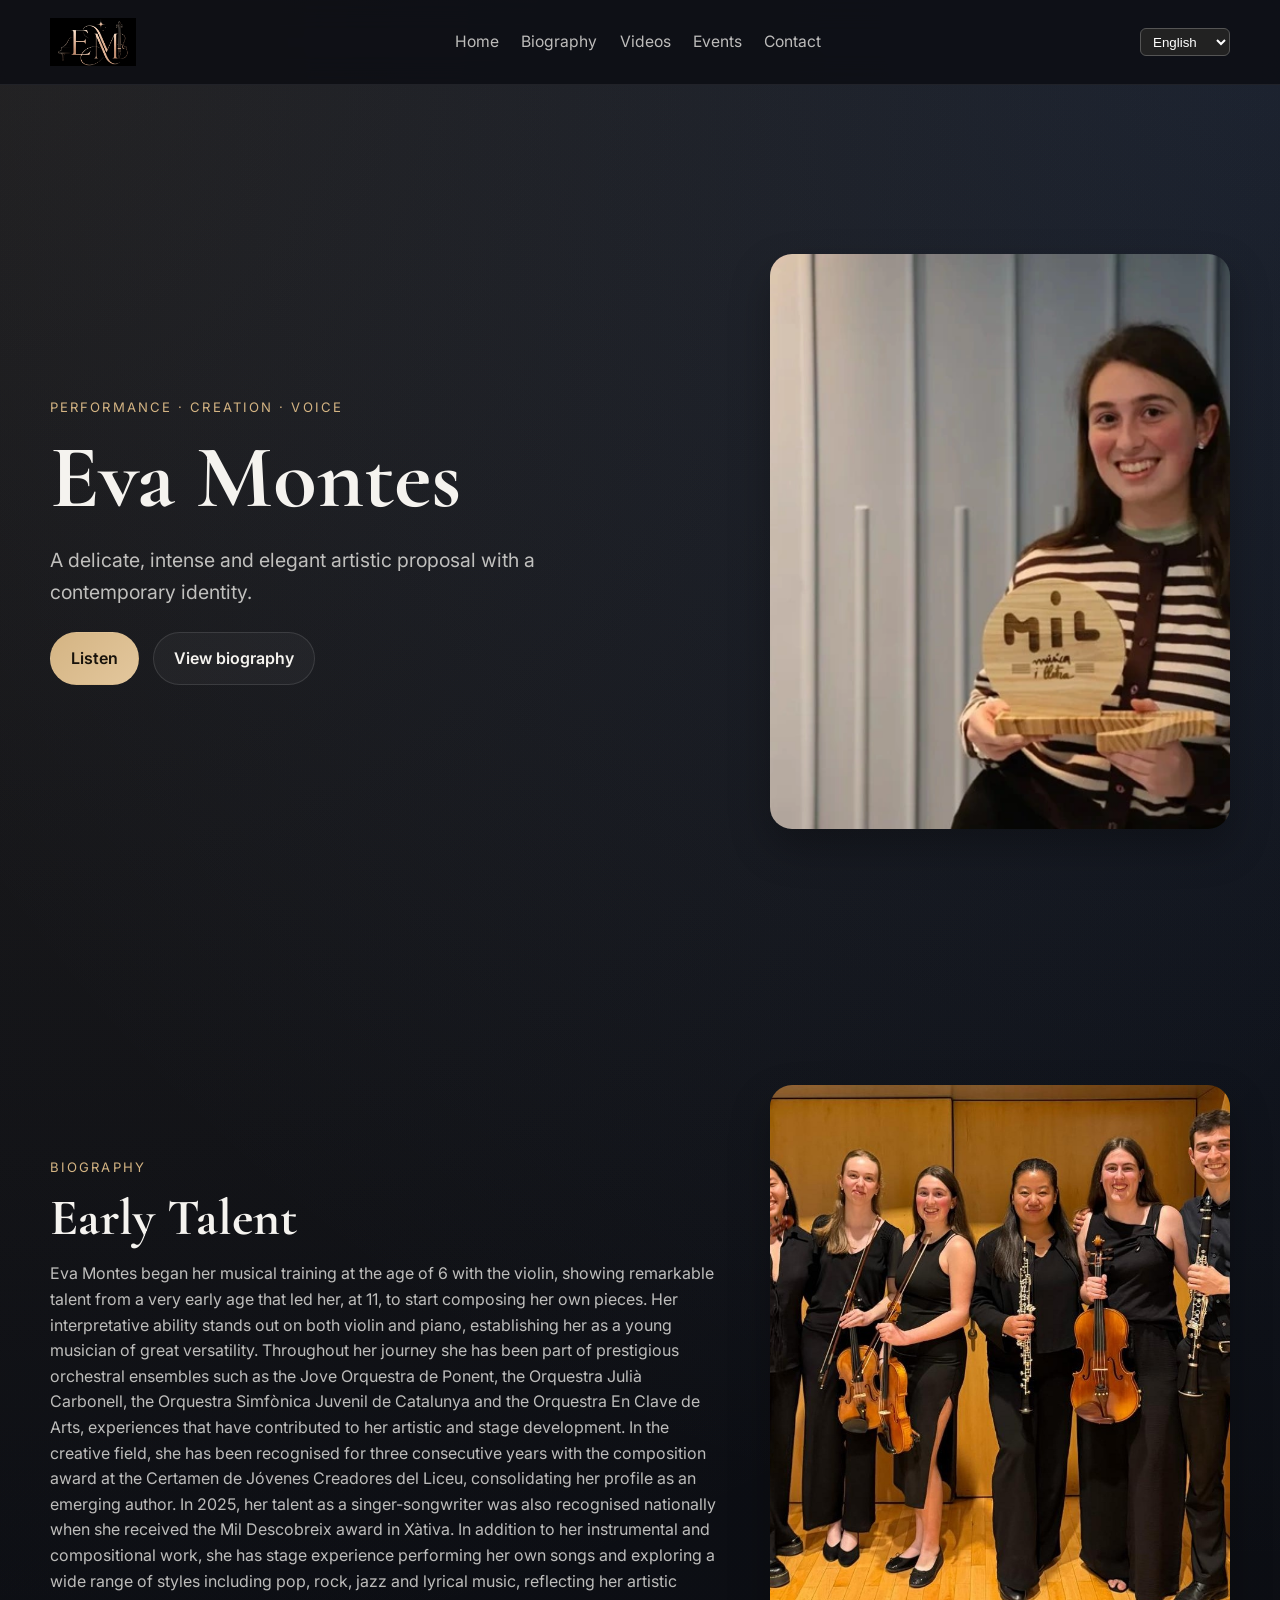
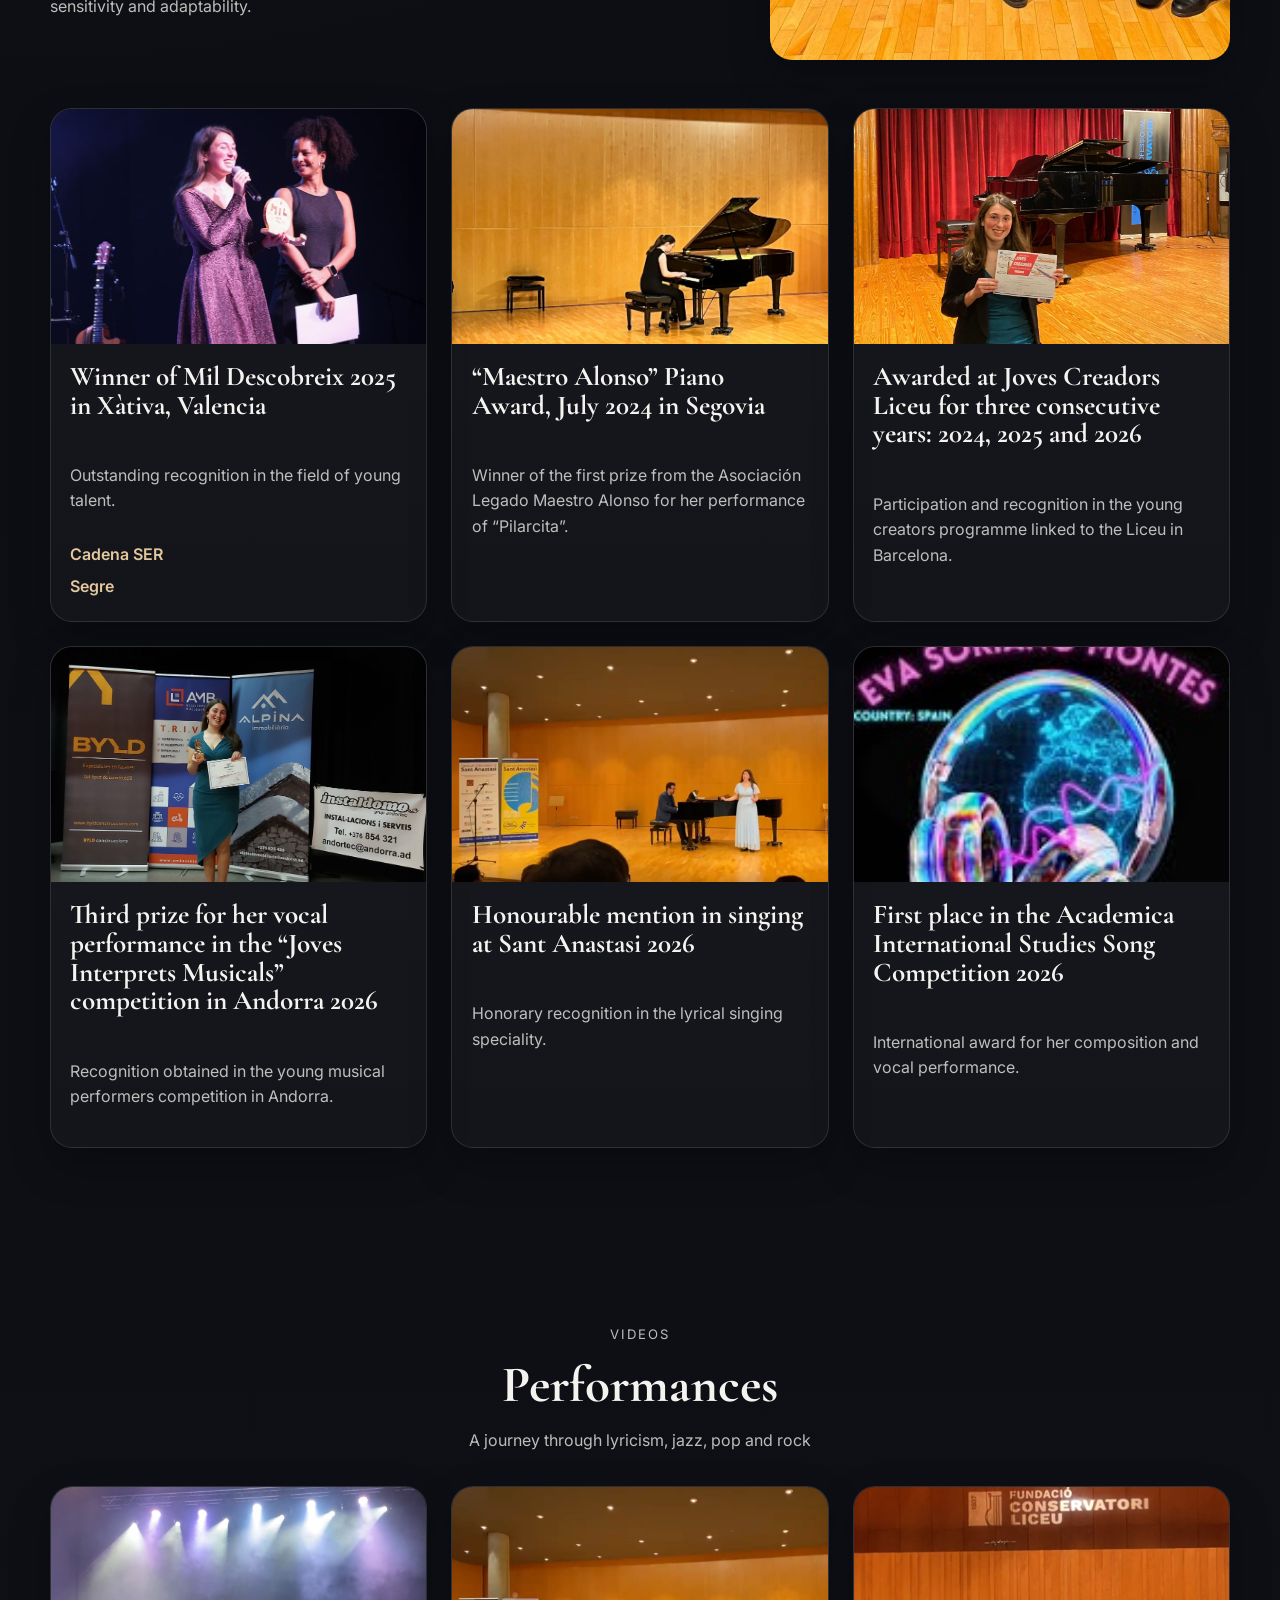
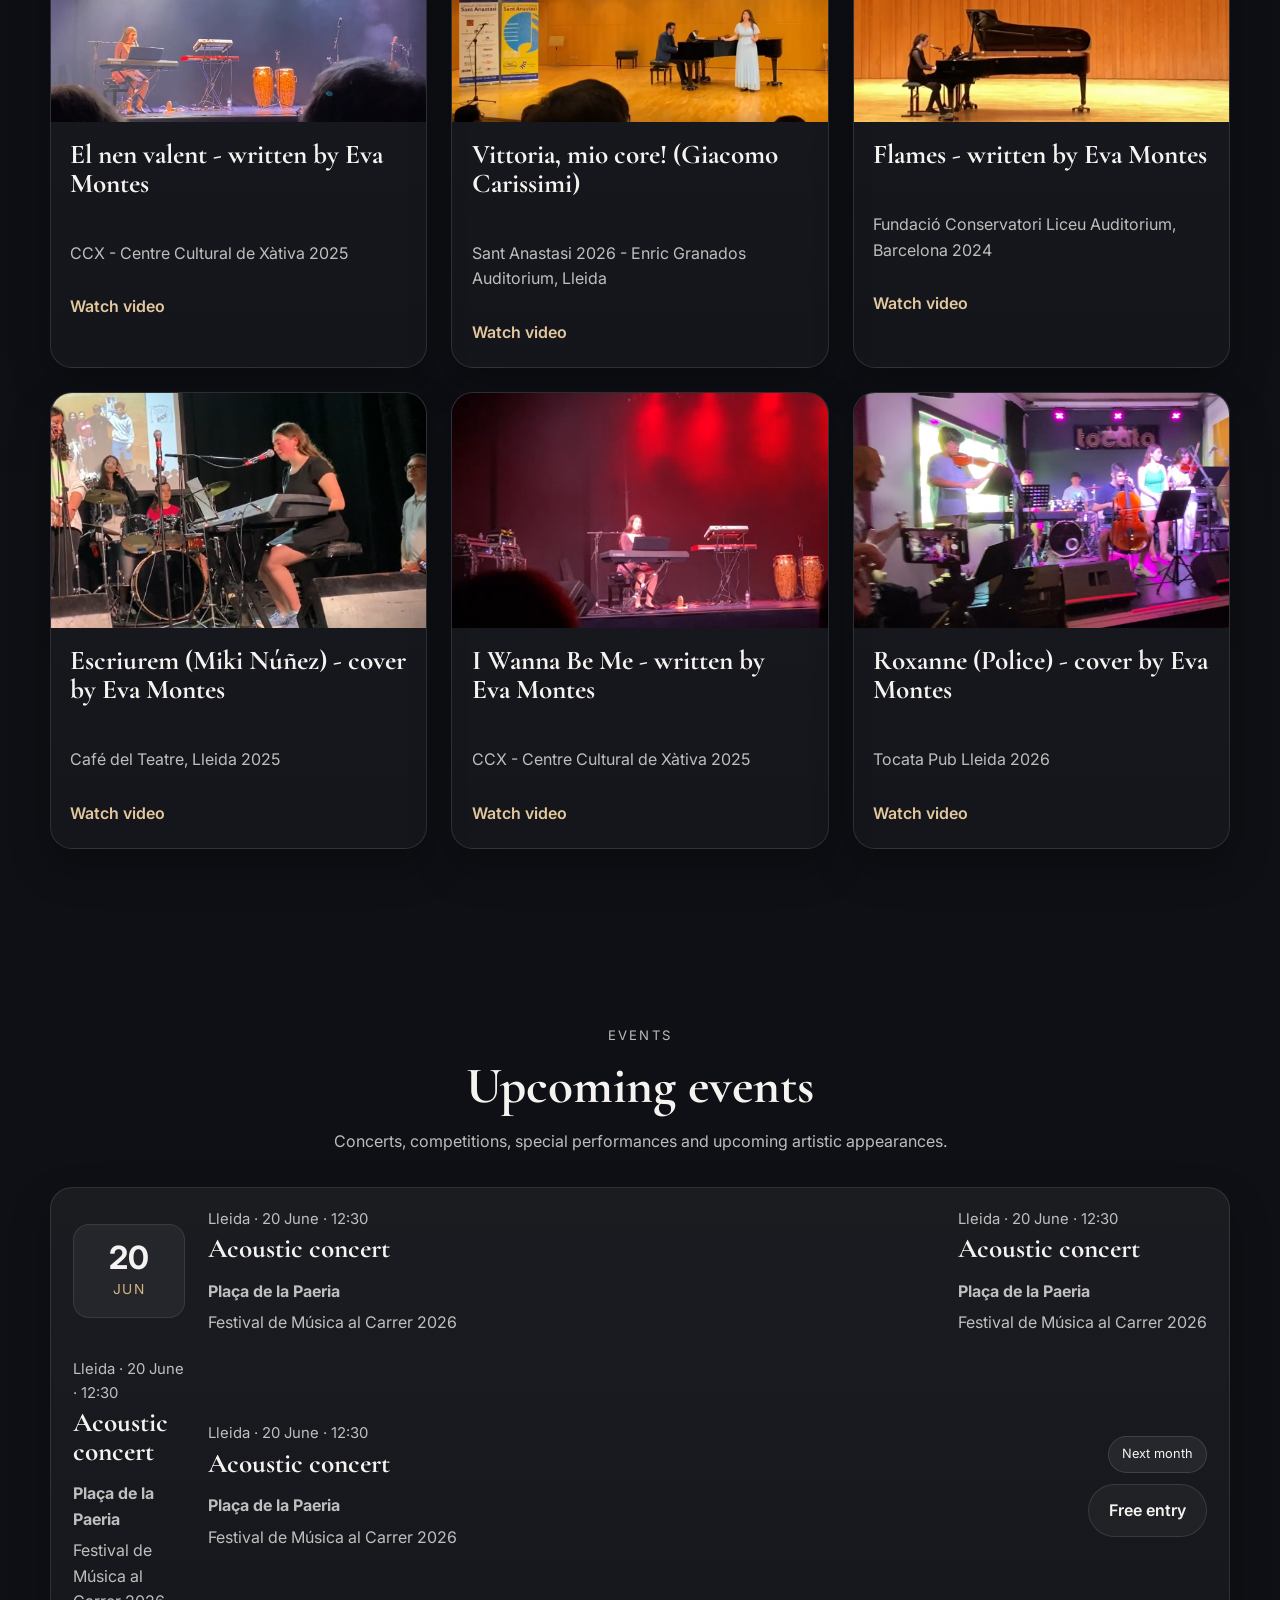
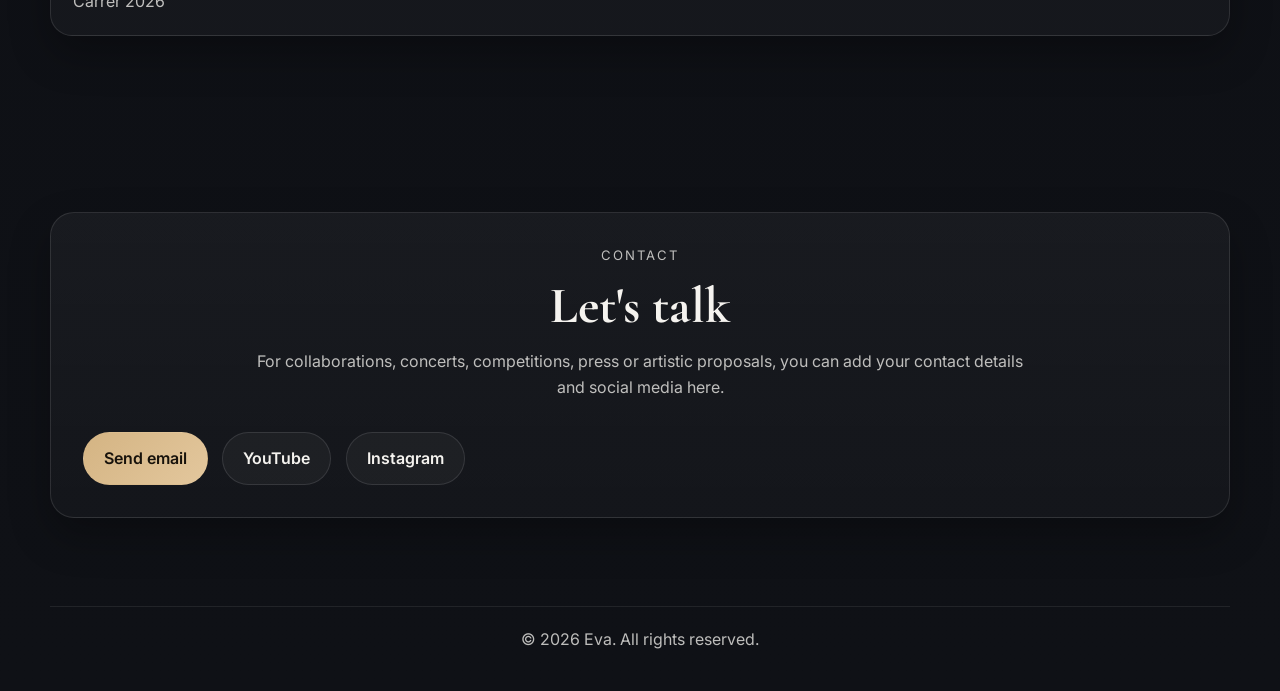
==== commit 5522b854: "Actualitzación concierto Montserrat" ====
--- a/index.html
+++ b/index.html
@@ -1,265 +1,293 @@
-<!DOCTYPE html>
-<html lang="es">
-<head>
-  <meta charset="UTF-8" />
-  <meta name="viewport" content="width=device-width, initial-scale=1.0" />
-  <title data-i18n="meta.title">Eva | Música, Biografía y Vídeos</title>
-  <meta name="description" content="Web oficial de Eva: biografía, música, vídeos, eventos y contacto." data-i18n-content="meta.description" />
-  <link rel="preconnect" href="https://fonts.googleapis.com" />
-  <link rel="preconnect" href="https://fonts.gstatic.com" crossorigin />
-  <link href="https://fonts.googleapis.com/css2?family=Cormorant+Garamond:wght@400;500;600;700&family=Inter:wght@300;400;500;600;700&display=swap" rel="stylesheet" />
-  <link rel="stylesheet" href="styles.css" />
-</head>
-<body>
-  <header class="site-header">
-    <div class="container header-inner">
-      <a href="#inicio" class="brand" data-i18n-aria-label="header.homeAria">
-        <img src="img/Logo_Basic.png" alt="Logo Eva" class="brand-logo" data-i18n-alt="header.logoAlt" />
-      </a>
-
-      <input type="checkbox" id="nav-toggle" class="nav-toggle" data-i18n-aria-label="header.openMenuAria" />
-      <label for="nav-toggle" class="nav-toggle-label" aria-hidden="true">
-        <span></span><span></span><span></span>
-      </label>
-
-      <nav class="main-nav">
-        <ul>
-          <li><a href="#inicio" data-i18n="nav.home">Inicio</a></li>
-          <li><a href="#biografia" data-i18n="nav.biography">Biografía</a></li>
-          <li><a href="#videos" data-i18n="nav.videos">Vídeos</a></li>
-          <li><a href="#eventos" data-i18n="nav.events">Eventos</a></li>
-          <li><a href="#contacto" data-i18n="nav.contact">Contacto</a></li>
-        </ul>
-      </nav>
-
-      <div class="language-switcher-wrap">
-        <label for="languageSwitcher" class="visually-hidden" data-i18n="header.language">Idioma</label>
-        <select id="languageSwitcher" class="language-switcher" aria-label="Language selector">
-          <option value="es">Español</option>
-          <option value="en">English</option>
-          <option value="ca">Català</option>
-          <option value="fr">Français</option>
-        </select>
-      </div>
-    </div>
-  </header>
-
-  <main>
-    <section id="inicio" class="section hero-section">
-      <div class="container split-layout hero-layout">
-        <div class="section-copy">
-          <p class="eyebrow" data-i18n="hero.eyebrow">Interpretación · Creación · Voz</p>
-          <h1 data-i18n="hero.title">Eva Montes</h1>
-          <p class="lead" data-i18n="hero.lead">Una propuesta artística delicada, intensa y elegante, con una identidad contemporánea.</p>
-          <div class="hero-actions">
-            <a href="#videos" class="btn btn-primary" data-i18n="hero.listen">Escuchar</a>
-            <a href="#biografia" class="btn btn-secondary" data-i18n="hero.viewBiography">Ver biografía</a>
-          </div>
-        </div>
-        <div class="section-media">
-          <img src="img/MilEva.webp" alt="Eva - imagen de inicio" class="section-image image-inicio" data-i18n-alt="hero.imageAlt" />
-        </div>
-      </div>
-    </section>
-
-    <section id="biografia" class="section">
-      <div class="container split-layout">
-        <div class="section-copy">
-          <p class="eyebrow" data-i18n="biography.eyebrow">Biografía</p>
-          <h2 data-i18n="biography.title">Talento Precoz</h2>
-          <p data-i18n="biography.description">Eva Montes inicia su formación musical a los 6 años con el violín, demostrando desde muy temprana edad un talento destacado que la lleva, a los 11 años, a comenzar a componer sus propias piezas. Su capacidad interpretativa sobresale tanto en violín como en piano, consolidándose como una joven música de gran versatilidad. A lo largo de su trayectoria ha formado parte de diversas formaciones orquestales de prestigio, como la Jove Orquestra de Ponent, la Orquestra Julià Carbonell, la Orquestra Simfònica Juvenil de Catalunya y la Orquestra En Clave de Arts, experiencias que han contribuido a su desarrollo artístico y escénico. En el ámbito creativo, ha sido reconocida durante tres años consecutivos con el premio de composición en el Certamen de Jóvenes Creadores del Liceu, consolidando su perfil como autora emergente. En 2025, su talento como cantautora fue también reconocido a nivel nacional al obtener el premio Mil Descobreix en Xàtiva. Además de su faceta instrumental y compositiva, cuenta con experiencia en el escenario interpretando sus propias canciones, explorando una amplia variedad de estilos que incluyen pop, rock, jazz y lírico, lo que refleja su gran sensibilidad artística y capacidad de adaptación.</p>
-        </div>
-        <div class="section-media">
-          <img src="img/JOP2025.jpg" alt="Eva - fotografía biográfica" class="section-image image-biografia" data-i18n-alt="biography.imageAlt" />
-        </div>
-      </div>
-
-      <div class="container">
-        <div class="cards-grid awards-grid">
-          <article class="card award-card">
-            <div class="award-icon"><img src="img/EvaElPais.jpg" alt="Mil Descobreix 2025" data-i18n-alt="awards.items.0.imageAlt" /></div>
-            <div class="card-body">
-              <h3 data-i18n="awards.items.0.title">Ganadora Mil Descobreix 2025 Xàtiva, Valencia</h3>
-              <p data-i18n="awards.items.0.description">Reconocimiento destacado dentro del ámbito de jóvenes talentos.</p>
-              <div class="link-stack">
-                <a href="https://web.archive.org/web/20260217114819/https://cadenaser.com/comunitat-valenciana/2025/10/27/con-14-anos-eva-soriano-gana-el-mil-descobreix-de-xativa-radio-xativa/" target="_blank" rel="noopener noreferrer" class="text-link">Cadena SER</a>
-                <a href="https://web.archive.org/web/20260606154609/https://www.segre.com/es/cultura/251028/una-cantautora-con-estrella_1000086.html" target="_blank" rel="noopener noreferrer" class="text-link">Segre</a>
-              </div>
-            </div>
-          </article>
-
-          <article class="card award-card">
-            <div class="award-icon"><img src="img/EvaPiano.jpg" alt="Premio de Piano Maestro Alonso" data-i18n-alt="awards.items.1.imageAlt" /></div>
-            <div class="card-body">
-              <h3 data-i18n="awards.items.1.title">Premio de Piano “Maestro Alonso” Julio 2024 en Segovia</h3>
-              <p data-i18n="awards.items.1.description">Ganadora del primer premio de la Asociación Legado Maestro Alonso por la interpretación de “Pilarcita”.</p>
-            </div>
-          </article>
-
-          <article class="card award-card">
-            <div class="award-icon"><img src="img/LiceuJovesCreadors2024.jpg" alt="Joves Creadors Liceu" data-i18n-alt="awards.items.2.imageAlt" /></div>
-            <div class="card-body">
-              <h3 data-i18n="awards.items.2.title">Premiada Joves Creadors Liceu tres años consecutivos 2024, 2025 y 2026</h3>
-              <p data-i18n="awards.items.2.description">Participación y reconocimiento en el programa de jóvenes creadores vinculado al Liceu de Barcelona.</p>
-            </div>
-          </article>
-
-          <article class="card award-card">
-            <div class="award-icon"><img src="img/JovesInterpretsAndorra.jpg" alt="Joves Interprets Musicals" data-i18n-alt="awards.items.3.imageAlt" /></div>
-            <div class="card-body">
-              <h3 data-i18n="awards.items.3.title">Tercer premio por su interpretación en voz del concurso “Joves Interprets Musicals” de Andorra 2026</h3>
-              <p data-i18n="awards.items.3.description">Reconocimiento obtenido en el concurso de jóvenes intérpretes musicales de Andorra.</p>
-            </div>
-          </article>
-
-          <article class="card award-card">
-            <div class="award-icon"><img src="img/SantAnastasi2026.jpg" alt="Sant Anastasi 2026" data-i18n-alt="awards.items.4.imageAlt" /></div>
-            <div class="card-body">
-              <h3 data-i18n="awards.items.4.title">Mención de honor Sant Anastasi 2026 en canto</h3>
-              <p data-i18n="awards.items.4.description">Reconocimiento honorífico en la especialidad de canto lírico.</p>
-            </div>
-          </article>
-
-          <article class="card award-card">
-            <div class="award-icon"><img src="img/DualDiploma.jpg" alt="Academica International Studies Song Competition 2026" data-i18n-alt="awards.items.5.imageAlt" /></div>
-            <div class="card-body">
-              <h3 data-i18n="awards.items.5.title">Primer puesto en la Academica International Studies Song Competition 2026</h3>
-              <p data-i18n="awards.items.5.description">Premio internacional por su composición y su interpretación vocal.</p>
-            </div>
-          </article>
-        </div>
-      </div>
-    </section>
-
-    <section id="videos" class="section">
-      <div class="container">
-        <div class="section-heading centered">
-          <p class="eyebrow" data-i18n="videos.eyebrow">Vídeos</p>
-          <h2 data-i18n="videos.title">Actuaciones</h2>
-          <p data-i18n="videos.description">Un viaje a través del liricismo, el jazz, el pop o el rock</p>
-        </div>
-
-        <div class="cards-grid video-grid">
-          <article class="card video-card">
-            <div class="video-placeholder">
-              <img src="img/ElNenValent.png" alt="Miniatura del vídeo 01" class="video-thumb" data-i18n-alt="videos.items.0.imageAlt" />
-            </div>
-            <div class="card-body">
-              <h3 data-i18n="videos.items.0.title">El nen valent - autora Eva Montes</h3>
-              <p data-i18n="videos.items.0.description">CCX - Centre Cultural de Xàtiva 2025</p>
-              <a href="https://www.youtube.com/watch?v=7a9Z6WKMm64" target="_blank" rel="noopener noreferrer" class="text-link" data-i18n="videos.items.0.link">Ver vídeo</a>
-            </div>
-          </article>
-
-          <article class="card video-card">
-            <div class="video-placeholder">
-              <img src="img/SantAnastasi2026.jpg" alt="Miniatura del vídeo 02" class="video-thumb" data-i18n-alt="videos.items.1.imageAlt" />
-            </div>
-            <div class="card-body">
-              <h3 data-i18n="videos.items.1.title">Vittoria, mio core! (Giacomo Carissimi)</h3>
-              <p data-i18n="videos.items.1.description">Sant Anastasi 2026 - Auditorio Enric Granados de Lleida</p>
-              <a href="https://www.youtube.com/watch?v=tL5kOetloaA" target="_blank" rel="noopener noreferrer" class="text-link" data-i18n="videos.items.1.link">Ver vídeo</a>
-            </div>
-          </article>
-
-          <article class="card video-card">
-            <div class="video-placeholder">
-              <img src="img/JovesCompositorsLiceu2025.png" alt="Miniatura del vídeo 03" class="video-thumb" data-i18n-alt="videos.items.2.imageAlt" />
-            </div>
-            <div class="card-body">
-              <h3 data-i18n="videos.items.2.title">Flames - autora Eva Montes</h3>
-              <p data-i18n="videos.items.2.description">Auditorio Fundació Conservatori Liceu de Barcelona 2024</p>
-              <a href="https://www.youtube.com/watch?v=EC78d_lt96I" target="_blank" rel="noopener noreferrer" class="text-link" data-i18n="videos.items.2.link">Ver vídeo</a>
-            </div>
-          </article>
-
-          <article class="card video-card">
-            <div class="video-placeholder">
-              <img src="img/EscriuremSecundariaRock.png" alt="Miniatura del vídeo 04" class="video-thumb" data-i18n-alt="videos.items.3.imageAlt" />
-            </div>
-            <div class="card-body">
-              <h3 data-i18n="videos.items.3.title">Escriurem (Miki Núñez) - cover by Eva Montes</h3>
-              <p data-i18n="videos.items.3.description">Café del Teatre de Lleida 2025</p>
-              <a href="https://www.youtube.com/watch?v=zaeXVDGkuiw" target="_blank" rel="noopener noreferrer" class="text-link" data-i18n="videos.items.3.link">Ver vídeo</a>
-            </div>
-          </article>
-
-          <article class="card video-card">
-            <div class="video-placeholder">
-              <img src="img/iWannaBeMe.png" alt="Miniatura del vídeo 05" class="video-thumb" data-i18n-alt="videos.items.4.imageAlt" />
-            </div>
-            <div class="card-body">
-              <h3 data-i18n="videos.items.4.title">I Wanna Be Me - autora Eva Montes</h3>
-              <p data-i18n="videos.items.4.description">CCX - Centre Cultural de Xàtiva 2025</p>
-              <a href="https://www.youtube.com/watch?v=Hcypt7dstbk" target="_blank" rel="noopener noreferrer" class="text-link" data-i18n="videos.items.4.link">Ver vídeo</a>
-            </div>
-          </article>
-
-          <article class="card video-card">
-            <div class="video-placeholder">
-              <img src="img/Roxanne.png" alt="Miniatura del vídeo 06" class="video-thumb" data-i18n-alt="videos.items.5.imageAlt" />
-            </div>
-            <div class="card-body">
-              <h3 data-i18n="videos.items.5.title">Roxanne (Police) - cover by Eva Montes</h3>
-              <p data-i18n="videos.items.5.description">Tocata Pub Lleida 2026</p>
-              <a href="https://www.youtube.com/watch?v=eWmUDNXI7bA" target="_blank" rel="noopener noreferrer" class="text-link" data-i18n="videos.items.5.link">Ver vídeo</a>
-            </div>
-          </article>
-        </div>
-      </div>
-    </section>
-
-    <section id="eventos" class="section events-section">
-      <div class="container">
-        <div class="section-heading centered">
-          <p class="eyebrow" data-i18n="events.eyebrow">Eventos</p>
-          <h2 data-i18n="events.title">Próximos eventos</h2>
-          <p data-i18n="events.description">Conciertos, concursos, actuaciones especiales y próximas citas artísticas.</p>
-        </div>
-
-        <div class="concert-list">
-          <article class="concert-item">
-            <div class="concert-date-block">
-              <span class="concert-day" data-i18n="events.items.0.day">20</span>
-              <span class="concert-month" data-i18n="events.items.0.month">Jun</span>
-            </div>
-            <div class="concert-info">
-              <p class="concert-meta" data-i18n="events.items.0.meta">Lleida · 20 de junio · 12:30</p>
-              <h3 data-i18n="events.items.0.title">Concierto acústico</h3>
-              <p class="concert-venue" data-i18n="events.items.0.venue">Plaza de la Paeria</p>
-              <p class="concert-description" data-i18n="events.items.0.description">Festival de Música al Carrer 2026</p>
-            </div>
-            <div class="concert-actions">
-              <span class="concert-status" data-i18n="events.items.0.badge">Próximo mes</span>
-              <a href="#contacto" class="btn btn-secondary concert-link" data-i18n="events.items.0.link">Acceso libre</a>
-            </div>
-          </article>
-        </div>
-      </div>
-    </section>
-
-    <section id="contacto" class="section contact-section">
-      <div class="container contact-box">
-        <div class="section-heading centered">
-          <p class="eyebrow" data-i18n="contact.eyebrow">Contacto</p>
-          <h2 data-i18n="contact.title">Hablemos</h2>
-          <p data-i18n="contact.description">Para colaboraciones, conciertos, concursos, prensa o propuestas artísticas, puedes añadir aquí tus datos de contacto y redes.</p>
-        </div>
-        <div class="contact-links">
-          <a href="mailto:evasorianomusic@gmail.com" class="btn btn-primary" data-i18n="contact.email">Enviar email</a>
-          <a href="https://www.youtube.com/@EvaMontes-h8x" target="_blank" rel="noopener noreferrer" class="btn btn-secondary" data-i18n="contact.youtube">YouTube</a>
-          <a href="https://www.instagram.com/evamontesmusic/" target="_blank" rel="noopener noreferrer" class="btn btn-secondary" data-i18n="contact.instagram">Instagram</a>
-        </div>
-      </div>
-    </section>
-  </main>
-
-  <footer class="site-footer">
-    <div class="container footer-inner">
-      <p data-i18n="footer.rights">© 2026 Eva. Todos los derechos reservados.</p>
-    </div>
-  </footer>
-
-  <script src="app.js"></script>
-</body>
+<!DOCTYPE html>
+<html lang="es">
+<head>
+  <meta charset="UTF-8" />
+  <meta name="viewport" content="width=device-width, initial-scale=1.0" />
+  <title data-i18n="meta.title">Eva | Música, Biografía y Vídeos</title>
+  <meta name="description" content="Web oficial de Eva: biografía, música, vídeos, eventos y contacto." data-i18n-content="meta.description" />
+  <script>(function(){
+    try {
+      var supported = ['es','ca','en','fr'];
+      var saved = localStorage.getItem('site-language');
+      var navLang = (saved || navigator.language || navigator.userLanguage || 'es').toLowerCase().split('-')[0];
+      var lang = supported.indexOf(navLang) !== -1 ? navLang : 'es';
+      document.documentElement.lang = lang;
+    } catch (e) {}
+    })();
+  </script>
+  <link rel="preconnect" href="https://fonts.googleapis.com" />
+  <link rel="preconnect" href="https://fonts.gstatic.com" crossorigin />
+  <link href="https://fonts.googleapis.com/css2?family=Cormorant+Garamond:wght@400;500;600;700&family=Inter:wght@300;400;500;600;700&display=swap" rel="stylesheet" />
+  <link rel="stylesheet" href="styles.css" />
+</head>
+<body>
+  <header class="site-header">
+    <div class="container header-inner">
+      <a href="#inicio" class="brand" data-i18n-aria-label="header.homeAria">
+        <img src="img/Logo_Basic.png" alt="Logo Eva" class="brand-logo" data-i18n-alt="header.logoAlt" />
+      </a>
+
+      <input type="checkbox" id="nav-toggle" class="nav-toggle" data-i18n-aria-label="header.openMenuAria" />
+      <label for="nav-toggle" class="nav-toggle-label" aria-hidden="true">
+        <span></span><span></span><span></span>
+      </label>
+
+      <nav class="main-nav">
+        <ul>
+          <li><a href="#inicio" data-i18n="nav.home">Inicio</a></li>
+          <li><a href="#biografia" data-i18n="nav.biography">Biografía</a></li>
+          <li><a href="#videos" data-i18n="nav.videos">Vídeos</a></li>
+          <li><a href="#eventos" data-i18n="nav.events">Eventos</a></li>
+          <li><a href="#contacto" data-i18n="nav.contact">Contacto</a></li>
+        </ul>
+      </nav>
+
+      <div class="language-switcher-wrap">
+        <label for="languageSwitcher" class="visually-hidden" data-i18n="header.language">Idioma</label>
+        <select id="languageSwitcher" class="language-switcher" aria-label="Language selector">
+          <option value="es">Español</option>
+          <option value="en">English</option>
+          <option value="ca">Català</option>
+          <option value="fr">Français</option>
+        </select>
+      </div>
+    </div>
+  </header>
+
+  <main>
+    <section id="inicio" class="section hero-section">
+      <div class="container split-layout hero-layout">
+        <div class="section-copy">
+          <p class="eyebrow" data-i18n="hero.eyebrow">Interpretación · Creación · Voz</p>
+          <h1 data-i18n="hero.title">Eva Montes</h1>
+          <p class="lead" data-i18n="hero.lead">Una propuesta artística delicada, intensa y elegante, con una identidad contemporánea.</p>
+          <div class="hero-actions">
+            <a href="#videos" class="btn btn-primary" data-i18n="hero.listen">Escuchar</a>
+            <a href="#biografia" class="btn btn-secondary" data-i18n="hero.viewBiography">Ver biografía</a>
+          </div>
+        </div>
+        <div class="section-media">
+          <img src="img/MilEva.webp" alt="Eva - imagen de inicio" class="section-image image-inicio" data-i18n-alt="hero.imageAlt" />
+        </div>
+      </div>
+    </section>
+
+    <section id="biografia" class="section">
+      <div class="container split-layout">
+        <div class="section-copy">
+          <p class="eyebrow" data-i18n="biography.eyebrow">Biografía</p>
+          <h2 data-i18n="biography.title">Talento Precoz</h2>
+          <p data-i18n="biography.description">Eva Montes inicia su formación musical a los 6 años con el violín, demostrando desde muy temprana edad un talento destacado que la lleva, a los 11 años, a comenzar a componer sus propias piezas. Su capacidad interpretativa sobresale tanto en violín como en piano, consolidándose como una joven música de gran versatilidad. A lo largo de su trayectoria ha formado parte de diversas formaciones orquestales de prestigio, como la JONC (Jove Orquestra Nacional de Catalunya), la OJC (Orquestra Julià Carbonell), la JOP (Jove Orquestra de Ponent), la Orquestra Simfònica Juvenil de Catalunya y la Orquestra En Clave de Arts, experiencias que han contribuido a su desarrollo artístico y escénico. En el ámbito creativo, ha sido reconocida durante tres años consecutivos con el premio de composición en el Certamen de Jóvenes Creadores del Liceu, consolidando su perfil como autora emergente. En 2025, su talento como cantautora fue también reconocido a nivel nacional al obtener el premio Mil Descobreix en Xàtiva. Además de su faceta instrumental y compositiva, cuenta con experiencia en el escenario interpretando sus propias canciones, explorando una amplia variedad de estilos que incluyen pop, rock, jazz y lírico, lo que refleja su gran sensibilidad artística y capacidad de adaptación.</p>
+        </div>
+        <div class="section-media">
+          <img src="img/JOP2025.jpg" alt="Eva - fotografía biográfica" class="section-image image-biografia" data-i18n-alt="biography.imageAlt" />
+        </div>
+      </div>
+
+      <div class="container">
+        <div class="cards-grid awards-grid">
+          <article class="card award-card">
+            <div class="award-icon"><img src="img/EvaElPais.jpg" alt="Mil Descobreix 2025" data-i18n-alt="awards.items.0.imageAlt" /></div>
+            <div class="card-body">
+              <h3 data-i18n="awards.items.0.title">Ganadora Mil Descobreix 2025 Xàtiva, Valencia</h3>
+              <p data-i18n="awards.items.0.description">Reconocimiento destacado dentro del ámbito de jóvenes talentos.</p>
+              <div class="link-stack">
+                <a href="https://web.archive.org/web/20260217114819/https://cadenaser.com/comunitat-valenciana/2025/10/27/con-14-anos-eva-soriano-gana-el-mil-descobreix-de-xativa-radio-xativa/" target="_blank" rel="noopener noreferrer" class="text-link">Cadena SER</a>
+                <a href="https://web.archive.org/web/20260606154609/https://www.segre.com/es/cultura/251028/una-cantautora-con-estrella_1000086.html" target="_blank" rel="noopener noreferrer" class="text-link">Segre</a>
+              </div>
+            </div>
+          </article>
+
+          <article class="card award-card">
+            <div class="award-icon"><img src="img/EvaPiano.jpg" alt="Premio de Piano Maestro Alonso" data-i18n-alt="awards.items.1.imageAlt" /></div>
+            <div class="card-body">
+              <h3 data-i18n="awards.items.1.title">Premio de Piano “Maestro Alonso” Julio 2024 en Segovia</h3>
+              <p data-i18n="awards.items.1.description">Ganadora del primer premio de la Asociación Legado Maestro Alonso por la interpretación de “Pilarcita”.</p>
+            </div>
+          </article>
+
+          <article class="card award-card">
+            <div class="award-icon"><img src="img/LiceuJovesCreadors2024.jpg" alt="Joves Creadors Liceu" data-i18n-alt="awards.items.2.imageAlt" /></div>
+            <div class="card-body">
+              <h3 data-i18n="awards.items.2.title">Premiada Joves Creadors Liceu tres años consecutivos 2024, 2025 y 2026</h3>
+              <p data-i18n="awards.items.2.description">Participación y reconocimiento en el programa de jóvenes creadores vinculado al Liceu de Barcelona.</p>
+            </div>
+          </article>
+
+          <article class="card award-card">
+            <div class="award-icon"><img src="img/JovesInterpretsAndorra.jpg" alt="Joves Interprets Musicals" data-i18n-alt="awards.items.3.imageAlt" /></div>
+            <div class="card-body">
+              <h3 data-i18n="awards.items.3.title">Tercer premio por su interpretación en voz del concurso “Joves Interprets Musicals” de Andorra 2026</h3>
+              <p data-i18n="awards.items.3.description">Reconocimiento obtenido en el concurso de jóvenes intérpretes musicales de Andorra.</p>
+            </div>
+          </article>
+
+          <article class="card award-card">
+            <div class="award-icon"><img src="img/SantAnastasi2026.jpg" alt="Sant Anastasi 2026" data-i18n-alt="awards.items.4.imageAlt" /></div>
+            <div class="card-body">
+              <h3 data-i18n="awards.items.4.title">Mención de honor Sant Anastasi 2026 en canto</h3>
+              <p data-i18n="awards.items.4.description">Reconocimiento honorífico en la especialidad de canto lírico.</p>
+            </div>
+          </article>
+
+          <article class="card award-card">
+            <div class="award-icon"><img src="img/DualDiploma.jpg" alt="Academica International Studies Song Competition 2026" data-i18n-alt="awards.items.5.imageAlt" /></div>
+            <div class="card-body">
+              <h3 data-i18n="awards.items.5.title">Primer puesto en la Academica International Studies Song Competition 2026</h3>
+              <p data-i18n="awards.items.5.description">Premio internacional por su composición y su interpretación vocal.</p>
+            </div>
+          </article>
+        </div>
+      </div>
+    </section>
+
+    <section id="videos" class="section">
+      <div class="container">
+        <div class="section-heading centered">
+          <p class="eyebrow" data-i18n="videos.eyebrow">Vídeos</p>
+          <h2 data-i18n="videos.title">Actuaciones</h2>
+          <p data-i18n="videos.description">Un viaje a través del liricismo, el jazz, el pop o el rock</p>
+        </div>
+
+        <div class="cards-grid video-grid">
+          <article class="card video-card">
+            <div class="video-placeholder">
+              <img src="img/ElNenValent.png" alt="Miniatura del vídeo 01" class="video-thumb" data-i18n-alt="videos.items.0.imageAlt" />
+            </div>
+            <div class="card-body">
+              <h3 data-i18n="videos.items.0.title">El nen valent - autora Eva Montes</h3>
+              <p data-i18n="videos.items.0.description">CCX - Centre Cultural de Xàtiva 2025</p>
+              <a href="https://www.youtube.com/watch?v=7a9Z6WKMm64" target="_blank" rel="noopener noreferrer" class="text-link" data-i18n="videos.items.0.link">Ver vídeo</a>
+            </div>
+          </article>
+
+          <article class="card video-card">
+            <div class="video-placeholder">
+              <img src="img/SantAnastasi2026.jpg" alt="Miniatura del vídeo 02" class="video-thumb" data-i18n-alt="videos.items.1.imageAlt" />
+            </div>
+            <div class="card-body">
+              <h3 data-i18n="videos.items.1.title">Vittoria, mio core! (Giacomo Carissimi)</h3>
+              <p data-i18n="videos.items.1.description">Sant Anastasi 2026 - Auditorio Enric Granados de Lleida</p>
+              <a href="https://www.youtube.com/watch?v=tL5kOetloaA" target="_blank" rel="noopener noreferrer" class="text-link" data-i18n="videos.items.1.link">Ver vídeo</a>
+            </div>
+          </article>
+
+          <article class="card video-card">
+            <div class="video-placeholder">
+              <img src="img/JovesCompositorsLiceu2025.png" alt="Miniatura del vídeo 03" class="video-thumb" data-i18n-alt="videos.items.2.imageAlt" />
+            </div>
+            <div class="card-body">
+              <h3 data-i18n="videos.items.2.title">Flames - autora Eva Montes</h3>
+              <p data-i18n="videos.items.2.description">Auditorio Fundació Conservatori Liceu de Barcelona 2024</p>
+              <a href="https://www.youtube.com/watch?v=EC78d_lt96I" target="_blank" rel="noopener noreferrer" class="text-link" data-i18n="videos.items.2.link">Ver vídeo</a>
+            </div>
+          </article>
+
+          <article class="card video-card">
+            <div class="video-placeholder">
+              <img src="img/EscriuremSecundariaRock.png" alt="Miniatura del vídeo 04" class="video-thumb" data-i18n-alt="videos.items.3.imageAlt" />
+            </div>
+            <div class="card-body">
+              <h3 data-i18n="videos.items.3.title">Escriurem (Miki Núñez) - cover by Eva Montes</h3>
+              <p data-i18n="videos.items.3.description">Café del Teatre de Lleida 2025</p>
+              <a href="https://www.youtube.com/watch?v=zaeXVDGkuiw" target="_blank" rel="noopener noreferrer" class="text-link" data-i18n="videos.items.3.link">Ver vídeo</a>
+            </div>
+          </article>
+
+          <article class="card video-card">
+            <div class="video-placeholder">
+              <img src="img/iWannaBeMe.png" alt="Miniatura del vídeo 05" class="video-thumb" data-i18n-alt="videos.items.4.imageAlt" />
+            </div>
+            <div class="card-body">
+              <h3 data-i18n="videos.items.4.title">I Wanna Be Me - autora Eva Montes</h3>
+              <p data-i18n="videos.items.4.description">CCX - Centre Cultural de Xàtiva 2025</p>
+              <a href="https://www.youtube.com/watch?v=Hcypt7dstbk" target="_blank" rel="noopener noreferrer" class="text-link" data-i18n="videos.items.4.link">Ver vídeo</a>
+            </div>
+          </article>
+
+          <article class="card video-card">
+            <div class="video-placeholder">
+              <img src="img/Roxanne.png" alt="Miniatura del vídeo 06" class="video-thumb" data-i18n-alt="videos.items.5.imageAlt" />
+            </div>
+            <div class="card-body">
+              <h3 data-i18n="videos.items.5.title">Roxanne (Police) - cover by Eva Montes</h3>
+              <p data-i18n="videos.items.5.description">Tocata Pub Lleida 2026</p>
+              <a href="https://www.youtube.com/watch?v=eWmUDNXI7bA" target="_blank" rel="noopener noreferrer" class="text-link" data-i18n="videos.items.5.link">Ver vídeo</a>
+            </div>
+          </article>
+        </div>
+      </div>
+    </section>
+
+    <section id="eventos" class="section events-section">
+      <div class="container">
+        <div class="section-heading centered">
+          <p class="eyebrow" data-i18n="events.eyebrow">Eventos</p>
+          <h2 data-i18n="events.title">Próximos eventos</h2>
+          <p data-i18n="events.description">Conciertos, concursos, actuaciones especiales y próximas citas artísticas.</p>
+        </div>
+
+        <div class="concert-list">
+          <article class="concert-item">
+            <div class="concert-date-block">
+              <span class="concert-day" data-i18n="events.items.0.day">20</span>
+              <span class="concert-month" data-i18n="events.items.0.month">Jun</span>
+            </div>
+             <div class="concert-info">
+              <p class="concert-meta" data-i18n="events.items.0.meta">Ponts (Lleida) · sábado 27 de febrero · 18:00</p>
+              <h3 data-i18n="events.items.0.title">Concierto OJC, música sinfónica</h3>
+              <p class="concert-venue" data-i18n="events.items.0.venue">Las criaturas de Prometeo, con la Orquesta Julià Carbonell de les terres de Lleida</p>
+              <p class="concert-description" data-i18n="events.items.0.description">Convocatoria Academia OJC 2027</p>
+            </div>
+            <div class="concert-info">
+              <p class="concert-meta" data-i18n="events.items.0.meta">Iglesia Sagrada Familia de Lleida · domingo 20 de diciembre · 18:00</p>
+              <h3 data-i18n="events.items.0.title">Concierto benéfico Navidad</h3>
+              <p class="concert-venue" data-i18n="events.items.0.venue">Festival Arts Musicals (jazz, pop, rock, dixieland, coral)</p>
+              <p class="concert-description" data-i18n="events.items.0.description">Academia Arts Musicals 2026</p>
+            </div>
+            <div class="concert-info">
+              <p class="concert-meta" data-i18n="events.items.0.meta">Basílica de Montserrat · sábado 21 de noviembre · 21:00</p>
+              <h3 data-i18n="events.items.0.title">Concierto JONC, música clásica y sinfónico-coral</h3>
+              <p class="concert-venue" data-i18n="events.items.0.venue">Nigra sum, con el Coro Jove d’Amics de la Unió y la Joven Orquesta Nacional de Cataluña</p>
+              <p class="concert-description" data-i18n="events.items.0.description">Festival de Música de Montserrat 2026</p>
+            </div>
+            <div class="concert-info">
+              <p class="concert-meta" data-i18n="events.items.0.meta">Teatro Auditorio de Granollers, sala Grande · domingo 15 de noviembre · 18:00</p>
+              <h3 data-i18n="events.items.0.title">Concierto JONC, música clásica y sinfónico-coral</h3>
+              <p class="concert-venue" data-i18n="events.items.0.venue">Nigra sum, con el Coro Jove d’Amics de la Unió y la Joven Orquesta Nacional de Cataluña</p>
+              <p class="concert-description" data-i18n="events.items.0.description">Temporada 2025/2026 Granollers</p>
+            </div>
+            <div class="concert-actions">
+              <span class="concert-status" data-i18n="events.items.0.badge">Próximo mes</span>
+              <a href="#contacto" class="btn btn-secondary concert-link" data-i18n="events.items.0.link">Acceso libre</a>
+            </div>
+          </article>
+        </div>
+      </div>
+    </section>
+
+    <section id="contacto" class="section contact-section">
+      <div class="container contact-box">
+        <div class="section-heading centered">
+          <p class="eyebrow" data-i18n="contact.eyebrow">Contacto</p>
+          <h2 data-i18n="contact.title">Hablemos</h2>
+          <p data-i18n="contact.description">Para colaboraciones, conciertos, concursos, prensa o propuestas artísticas, puedes añadir aquí tus datos de contacto y redes.</p>
+        </div>
+        <div class="contact-links">
+          <a href="mailto:evasorianomusic@gmail.com" class="btn btn-primary" data-i18n="contact.email">Enviar email</a>
+          <a href="https://www.youtube.com/@EvaMontes-h8x" target="_blank" rel="noopener noreferrer" class="btn btn-secondary" data-i18n="contact.youtube">YouTube</a>
+          <a href="https://www.instagram.com/evamontesmusic/" target="_blank" rel="noopener noreferrer" class="btn btn-secondary" data-i18n="contact.instagram">Instagram</a>
+        </div>
+      </div>
+    </section>
+  </main>
+
+  <footer class="site-footer">
+    <div class="container footer-inner">
+      <p data-i18n="footer.rights">© 2026 Eva. Todos los derechos reservados.</p>
+    </div>
+  </footer>
+
+  <script src="app.js"></script>
+</body>
 </html>
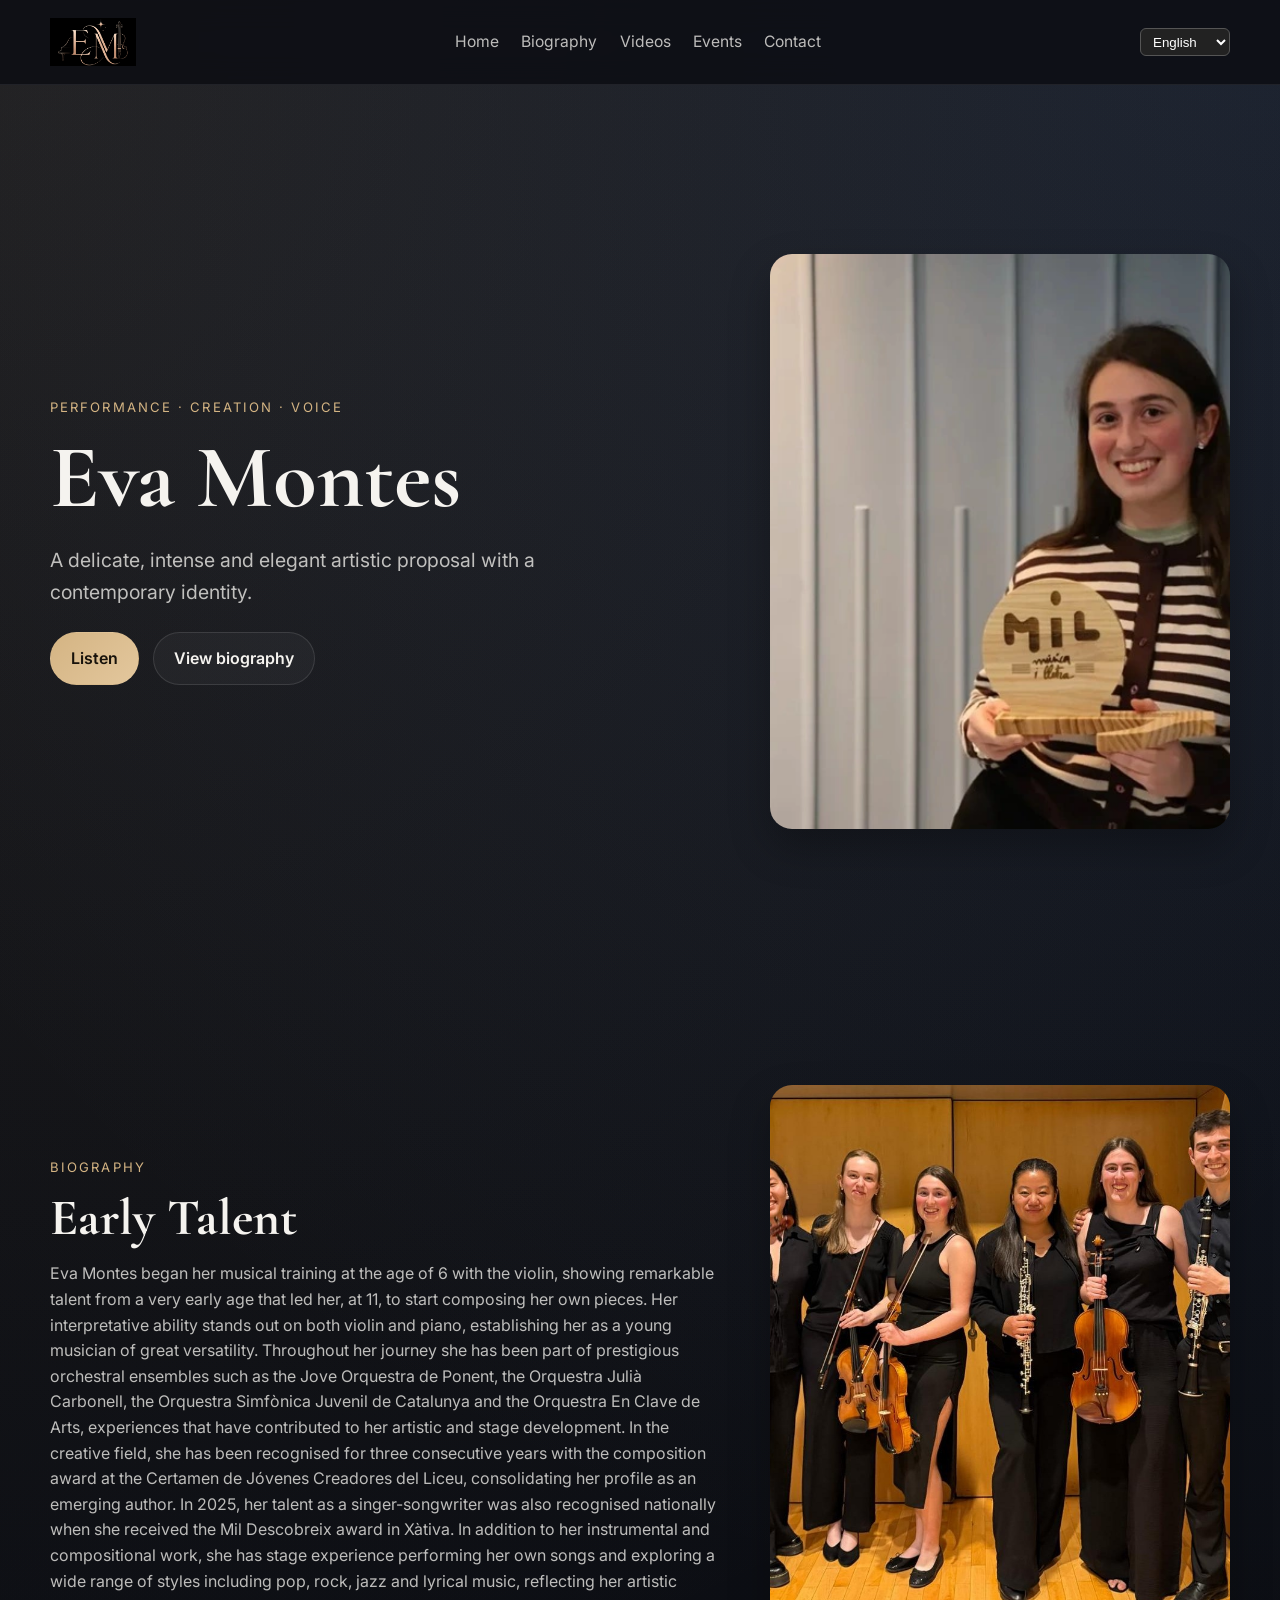
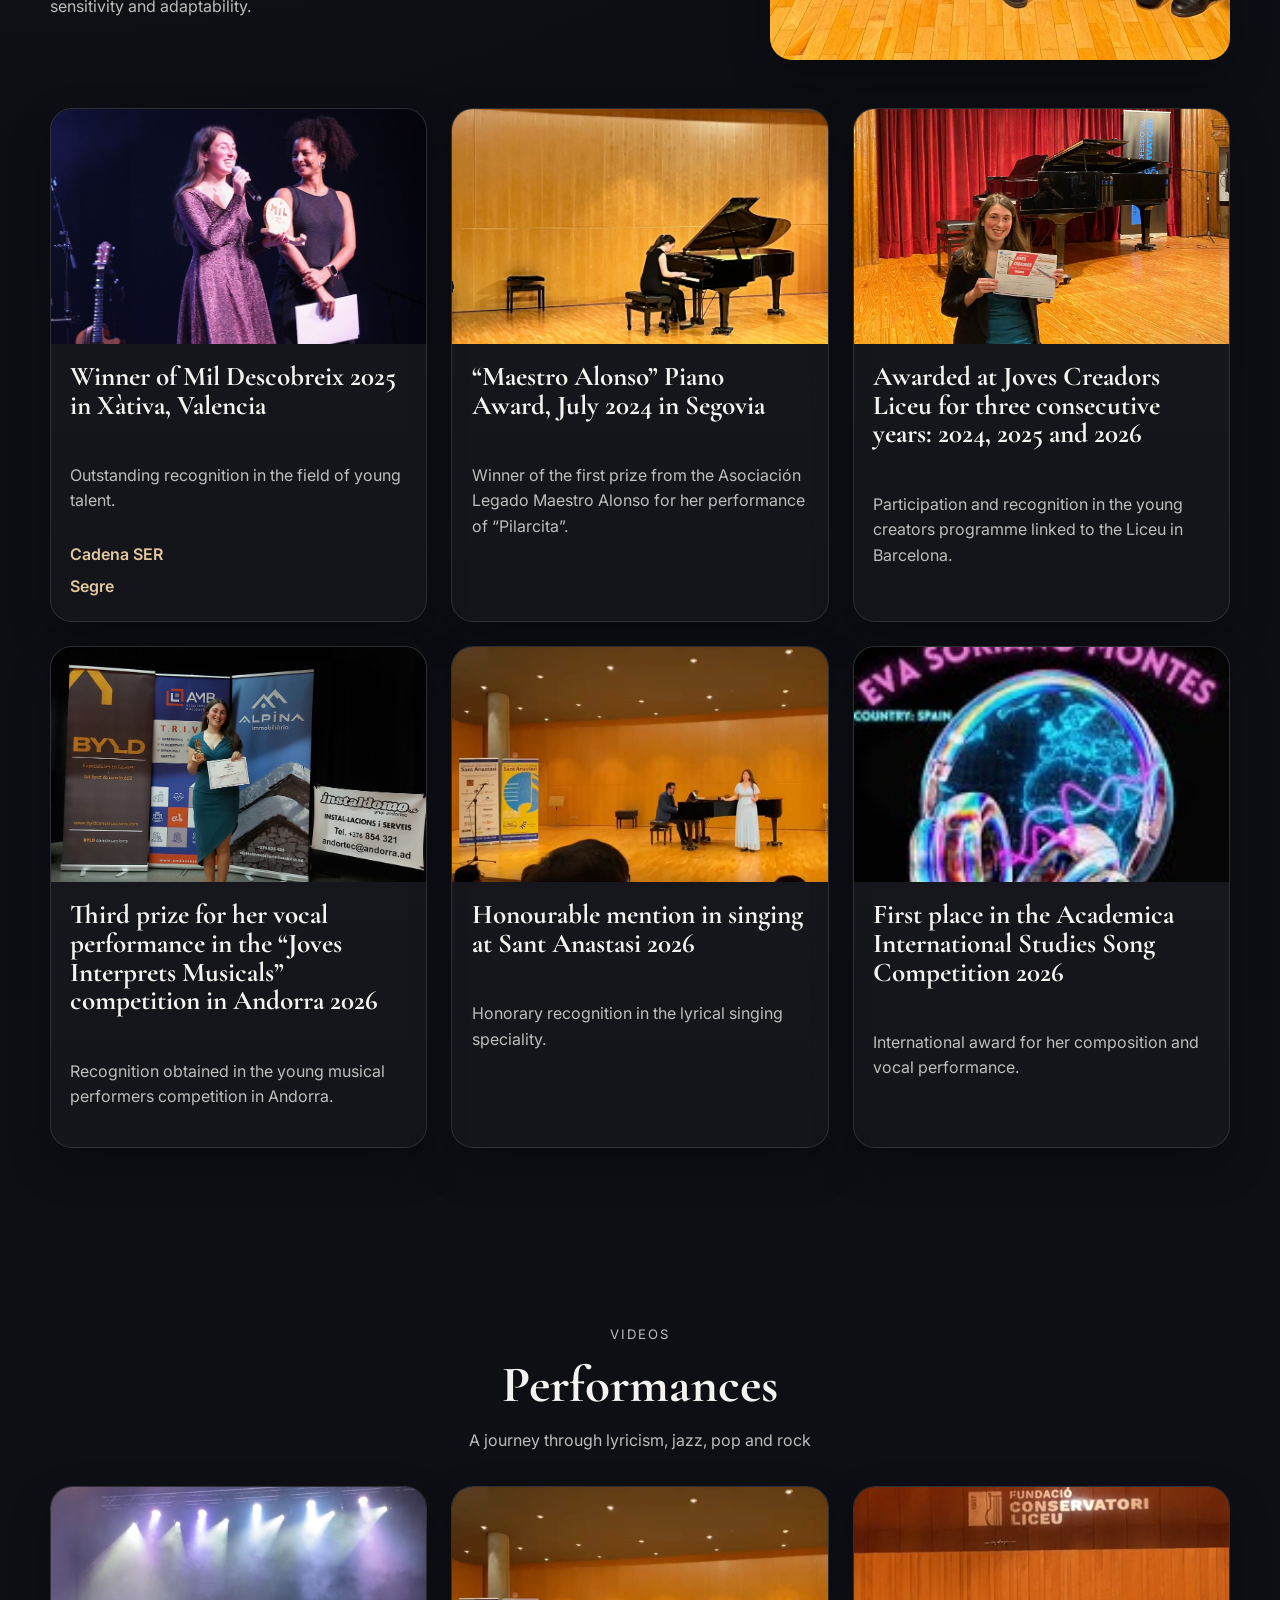
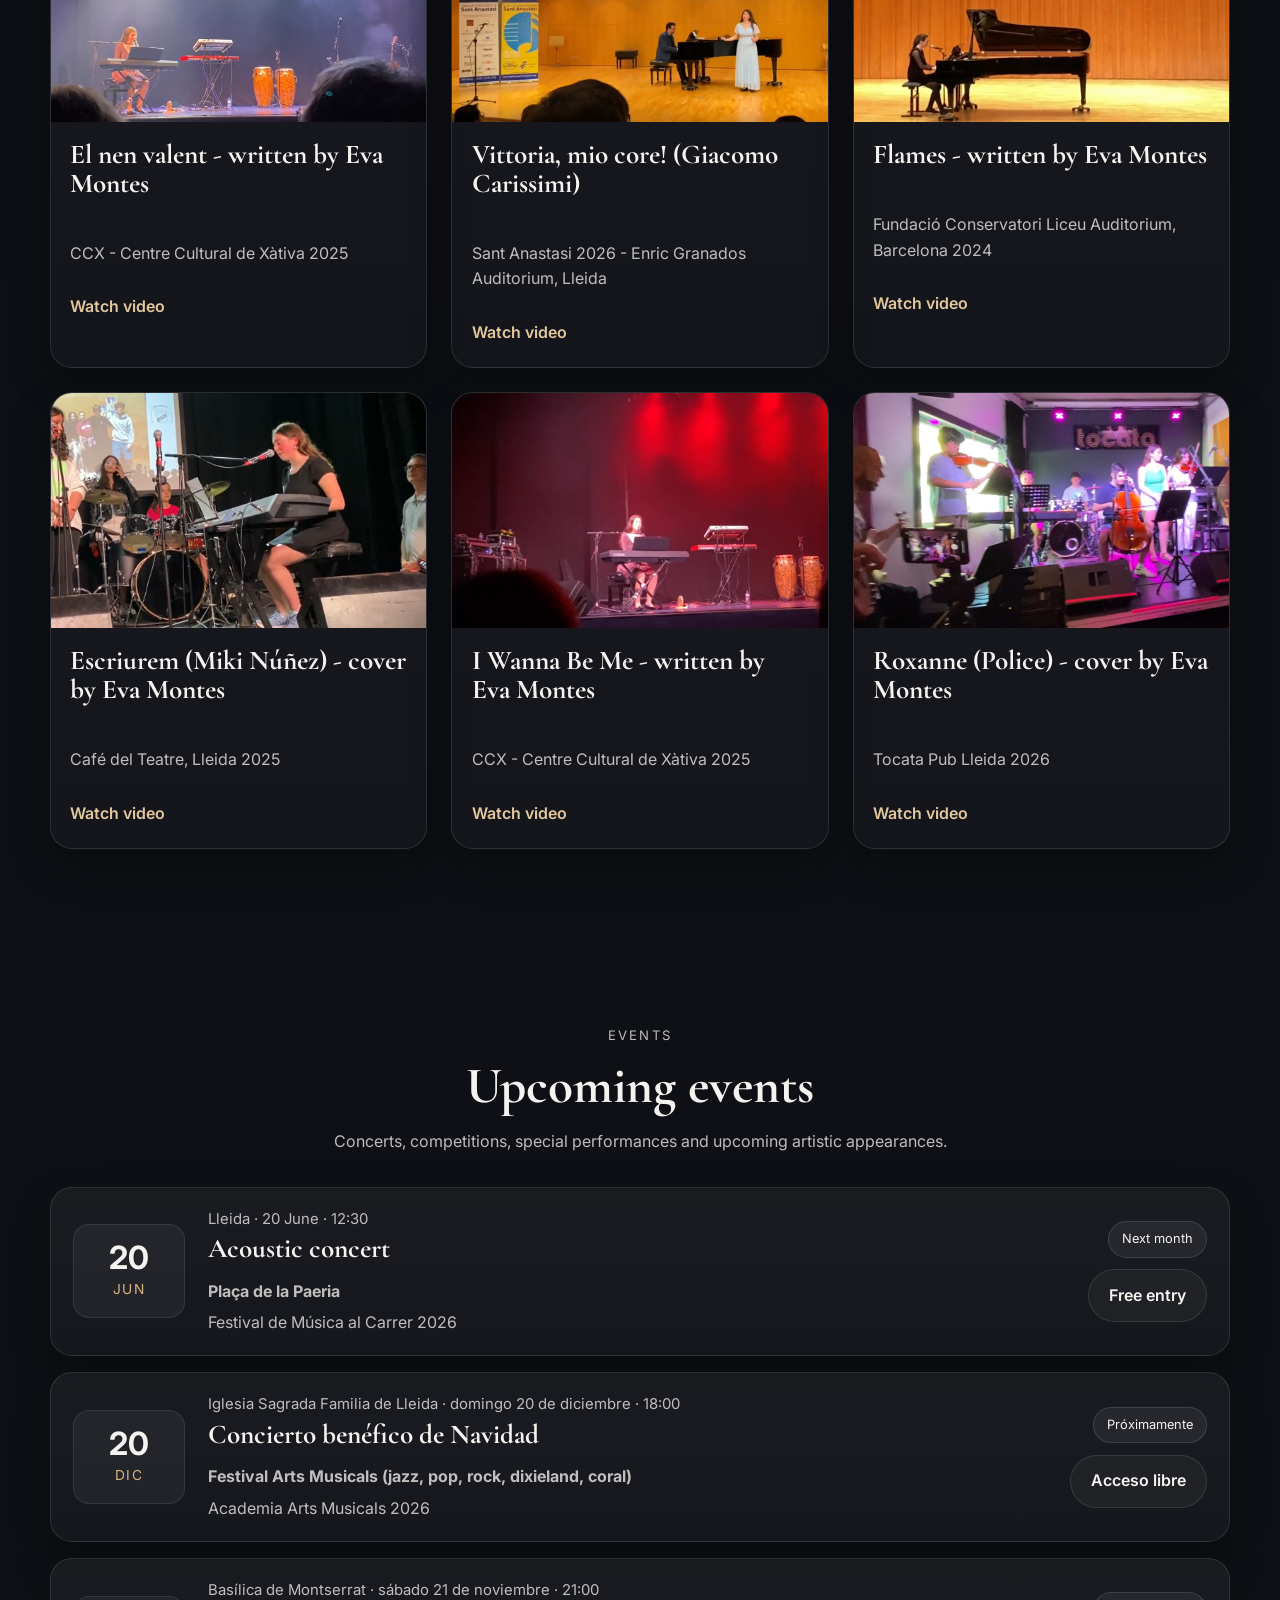
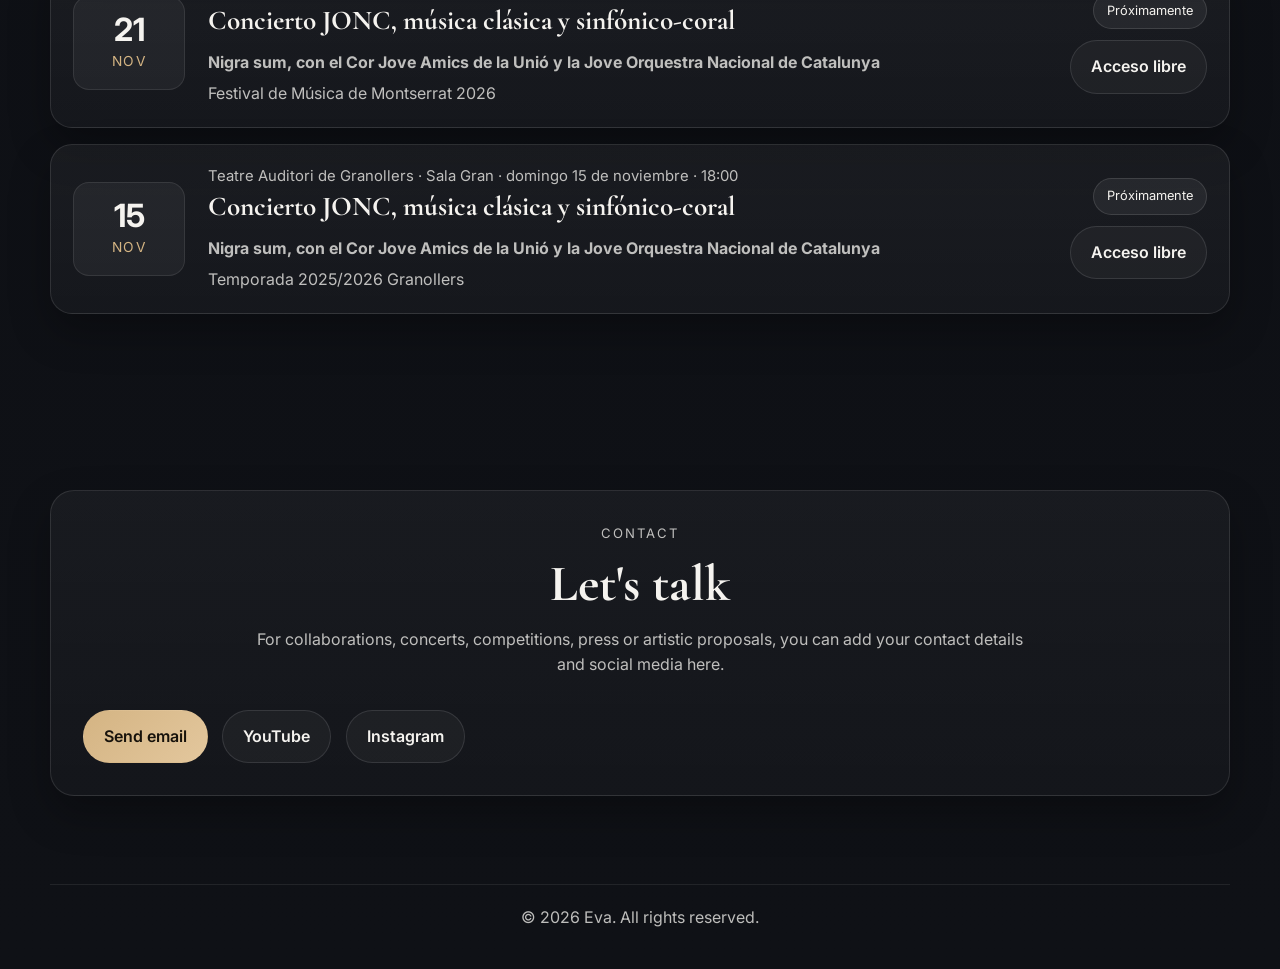
==== commit 2ddc5211: "Errores maquetación solventados" ====
--- a/index.html
+++ b/index.html
@@ -219,52 +219,150 @@
       </div>
     </section>
 
-    <section id="eventos" class="section events-section">
-      <div class="container">
-        <div class="section-heading centered">
-          <p class="eyebrow" data-i18n="events.eyebrow">Eventos</p>
-          <h2 data-i18n="events.title">Próximos eventos</h2>
-          <p data-i18n="events.description">Conciertos, concursos, actuaciones especiales y próximas citas artísticas.</p>
-        </div>
-
-        <div class="concert-list">
-          <article class="concert-item">
-            <div class="concert-date-block">
-              <span class="concert-day" data-i18n="events.items.0.day">20</span>
-              <span class="concert-month" data-i18n="events.items.0.month">Jun</span>
-            </div>
-             <div class="concert-info">
-              <p class="concert-meta" data-i18n="events.items.0.meta">Ponts (Lleida) · sábado 27 de febrero · 18:00</p>
-              <h3 data-i18n="events.items.0.title">Concierto OJC, música sinfónica</h3>
-              <p class="concert-venue" data-i18n="events.items.0.venue">Las criaturas de Prometeo, con la Orquesta Julià Carbonell de les terres de Lleida</p>
-              <p class="concert-description" data-i18n="events.items.0.description">Convocatoria Academia OJC 2027</p>
-            </div>
-            <div class="concert-info">
-              <p class="concert-meta" data-i18n="events.items.0.meta">Iglesia Sagrada Familia de Lleida · domingo 20 de diciembre · 18:00</p>
-              <h3 data-i18n="events.items.0.title">Concierto benéfico Navidad</h3>
-              <p class="concert-venue" data-i18n="events.items.0.venue">Festival Arts Musicals (jazz, pop, rock, dixieland, coral)</p>
-              <p class="concert-description" data-i18n="events.items.0.description">Academia Arts Musicals 2026</p>
-            </div>
-            <div class="concert-info">
-              <p class="concert-meta" data-i18n="events.items.0.meta">Basílica de Montserrat · sábado 21 de noviembre · 21:00</p>
-              <h3 data-i18n="events.items.0.title">Concierto JONC, música clásica y sinfónico-coral</h3>
-              <p class="concert-venue" data-i18n="events.items.0.venue">Nigra sum, con el Coro Jove d’Amics de la Unió y la Joven Orquesta Nacional de Cataluña</p>
-              <p class="concert-description" data-i18n="events.items.0.description">Festival de Música de Montserrat 2026</p>
-            </div>
-            <div class="concert-info">
-              <p class="concert-meta" data-i18n="events.items.0.meta">Teatro Auditorio de Granollers, sala Grande · domingo 15 de noviembre · 18:00</p>
-              <h3 data-i18n="events.items.0.title">Concierto JONC, música clásica y sinfónico-coral</h3>
-              <p class="concert-venue" data-i18n="events.items.0.venue">Nigra sum, con el Coro Jove d’Amics de la Unió y la Joven Orquesta Nacional de Cataluña</p>
-              <p class="concert-description" data-i18n="events.items.0.description">Temporada 2025/2026 Granollers</p>
-            </div>
-            <div class="concert-actions">
-              <span class="concert-status" data-i18n="events.items.0.badge">Próximo mes</span>
-              <a href="#contacto" class="btn btn-secondary concert-link" data-i18n="events.items.0.link">Acceso libre</a>
-            </div>
-          </article>
-        </div>
-      </div>
-    </section>
+<section id="eventos" class="section events-section">
+  <div class="container">
+
+    <div class="section-heading centered">
+      <p class="eyebrow" data-i18n="events.eyebrow">Eventos</p>
+      <h2 data-i18n="events.title">Próximos eventos</h2>
+      <p data-i18n="events.description">
+        Conciertos, concursos, actuaciones especiales y próximas citas artísticas.
+      </p>
+    </div>
+
+    <div class="concert-list">
+
+      <!-- Evento 1 -->
+      <article class="concert-item">
+        <div class="concert-date-block">
+          <span class="concert-day" data-i18n="events.items.0.day">27</span>
+          <span class="concert-month" data-i18n="events.items.0.month">Feb</span>
+        </div>
+
+        <div class="concert-info">
+          <p class="concert-meta" data-i18n="events.items.0.meta">
+            Ponts (Lleida) · sábado 27 de febrero · 18:00
+          </p>
+          <h3 data-i18n="events.items.0.title">
+            Concierto OJC, música sinfónica
+          </h3>
+          <p class="concert-venue" data-i18n="events.items.0.venue">
+            Las criaturas de Prometeo, con la Orquesta Julià Carbonell de les Terres de Lleida
+          </p>
+          <p class="concert-description" data-i18n="events.items.0.description">
+            Convocatoria Academia OJC 2027
+          </p>
+        </div>
+
+        <div class="concert-actions">
+          <span class="concert-status" data-i18n="events.items.0.badge">
+            Próximamente
+          </span>
+          <a href="#contacto" class="btn btn-secondary concert-link" data-i18n="events.items.0.link">
+            Acceso libre
+          </a>
+        </div>
+      </article>
+
+      <!-- Evento 2 -->
+      <article class="concert-item">
+        <div class="concert-date-block">
+          <span class="concert-day" data-i18n="events.items.1.day">20</span>
+          <span class="concert-month" data-i18n="events.items.1.month">Dic</span>
+        </div>
+
+        <div class="concert-info">
+          <p class="concert-meta" data-i18n="events.items.1.meta">
+            Iglesia Sagrada Familia de Lleida · domingo 20 de diciembre · 18:00
+          </p>
+          <h3 data-i18n="events.items.1.title">
+            Concierto benéfico de Navidad
+          </h3>
+          <p class="concert-venue" data-i18n="events.items.1.venue">
+            Festival Arts Musicals (jazz, pop, rock, dixieland, coral)
+          </p>
+          <p class="concert-description" data-i18n="events.items.1.description">
+            Academia Arts Musicals 2026
+          </p>
+        </div>
+
+        <div class="concert-actions">
+          <span class="concert-status" data-i18n="events.items.1.badge">
+            Próximamente
+          </span>
+          <a href="#contacto" class="btn btn-secondary concert-link" data-i18n="events.items.1.link">
+            Acceso libre
+          </a>
+        </div>
+      </article>
+
+      <!-- Evento 3 -->
+      <article class="concert-item">
+        <div class="concert-date-block">
+          <span class="concert-day" data-i18n="events.items.2.day">21</span>
+          <span class="concert-month" data-i18n="events.items.2.month">Nov</span>
+        </div>
+
+        <div class="concert-info">
+          <p class="concert-meta" data-i18n="events.items.2.meta">
+            Basílica de Montserrat · sábado 21 de noviembre · 21:00
+          </p>
+          <h3 data-i18n="events.items.2.title">
+            Concierto JONC, música clásica y sinfónico-coral
+          </h3>
+          <p class="concert-venue" data-i18n="events.items.2.venue">
+            Nigra sum, con el Cor Jove Amics de la Unió y la Jove Orquestra Nacional de Catalunya
+          </p>
+          <p class="concert-description" data-i18n="events.items.2.description">
+            Festival de Música de Montserrat 2026
+          </p>
+        </div>
+
+        <div class="concert-actions">
+          <span class="concert-status" data-i18n="events.items.2.badge">
+            Próximamente
+          </span>
+          <a href="#contacto" class="btn btn-secondary concert-link" data-i18n="events.items.2.link">
+            Acceso libre
+          </a>
+        </div>
+      </article>
+
+      <!-- Evento 4 -->
+      <article class="concert-item">
+        <div class="concert-date-block">
+          <span class="concert-day" data-i18n="events.items.3.day">15</span>
+          <span class="concert-month" data-i18n="events.items.3.month">Nov</span>
+        </div>
+
+        <div class="concert-info">
+          <p class="concert-meta" data-i18n="events.items.3.meta">
+            Teatre Auditori de Granollers · Sala Gran · domingo 15 de noviembre · 18:00
+          </p>
+          <h3 data-i18n="events.items.3.title">
+            Concierto JONC, música clásica y sinfónico-coral
+          </h3>
+          <p class="concert-venue" data-i18n="events.items.3.venue">
+            Nigra sum, con el Cor Jove Amics de la Unió y la Jove Orquestra Nacional de Catalunya
+          </p>
+          <p class="concert-description" data-i18n="events.items.3.description">
+            Temporada 2025/2026 Granollers
+          </p>
+        </div>
+
+        <div class="concert-actions">
+          <span class="concert-status" data-i18n="events.items.3.badge">
+            Próximamente
+          </span>
+          <a href="#contacto" class="btn btn-secondary concert-link" data-i18n="events.items.3.link">
+            Acceso libre
+          </a>
+        </div>
+      </article>
+
+    </div>
+  </div>
+</section>
 
     <section id="contacto" class="section contact-section">
       <div class="container contact-box">
